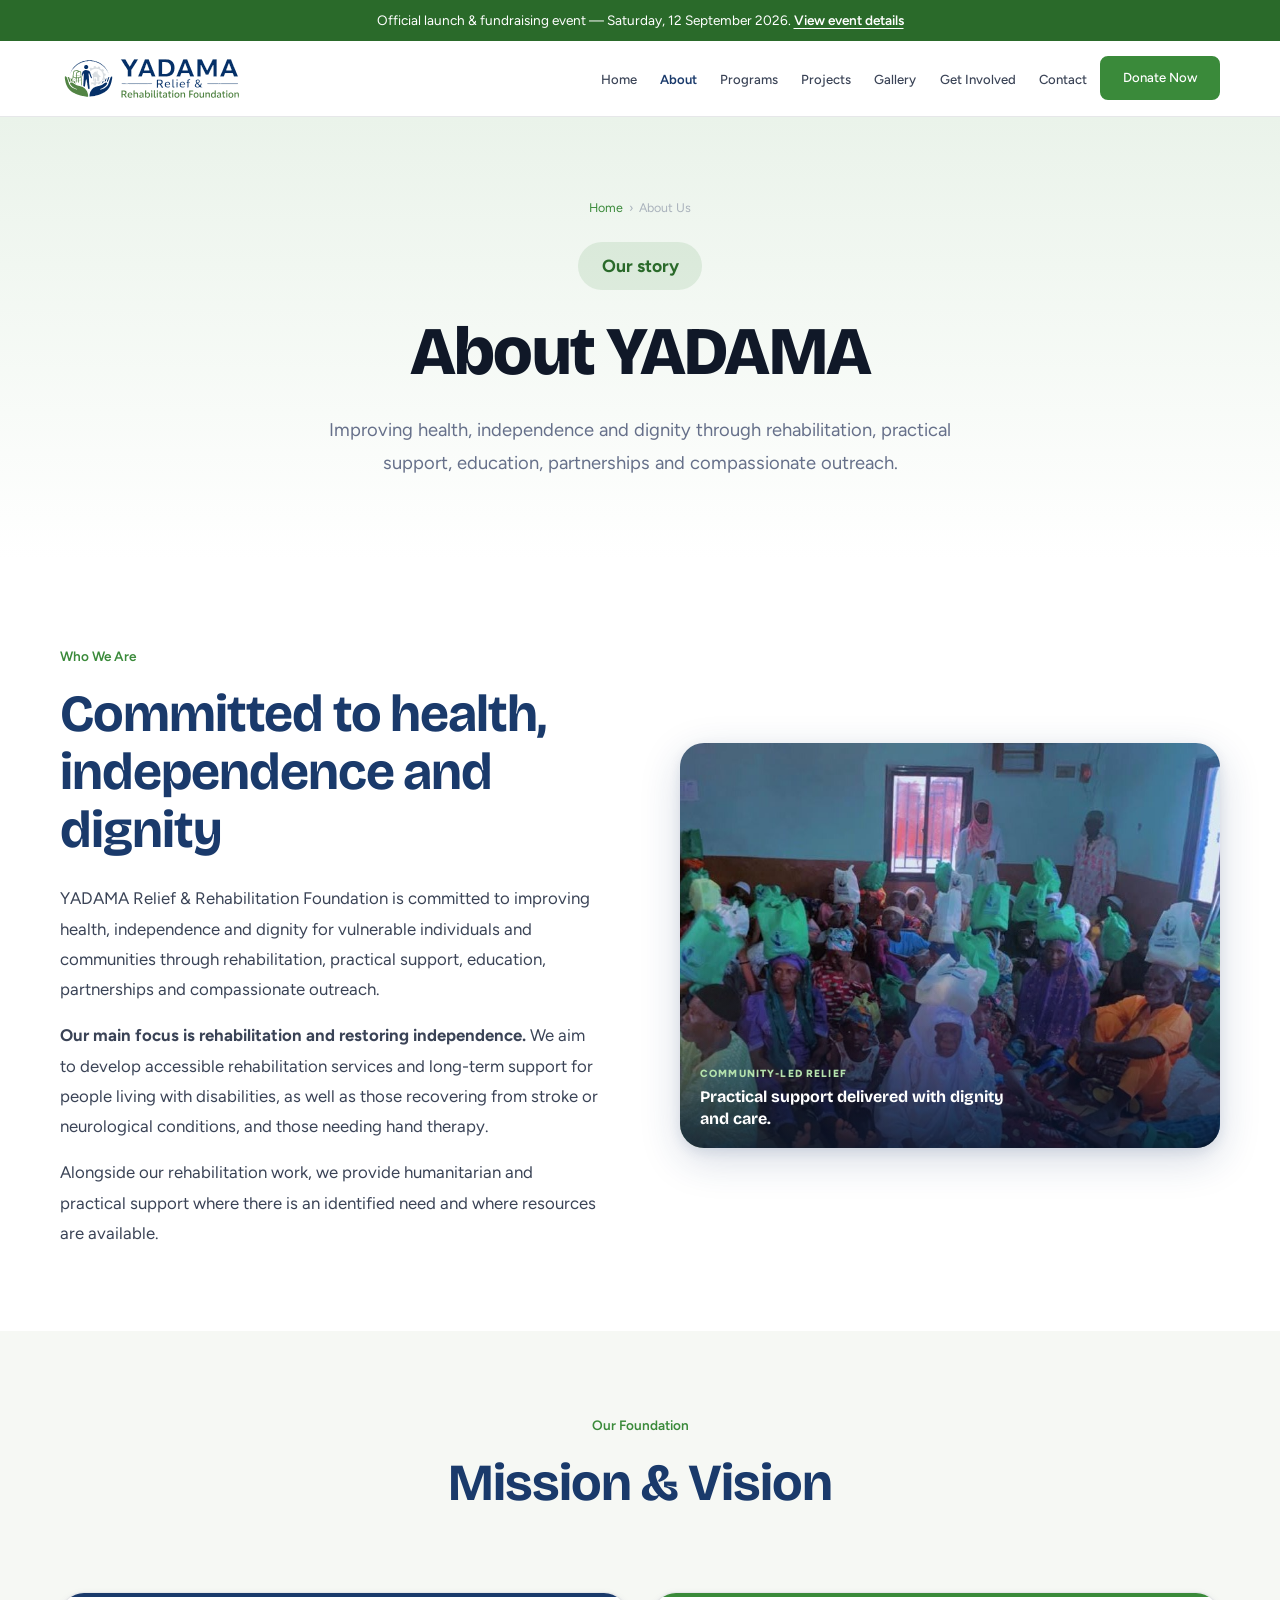
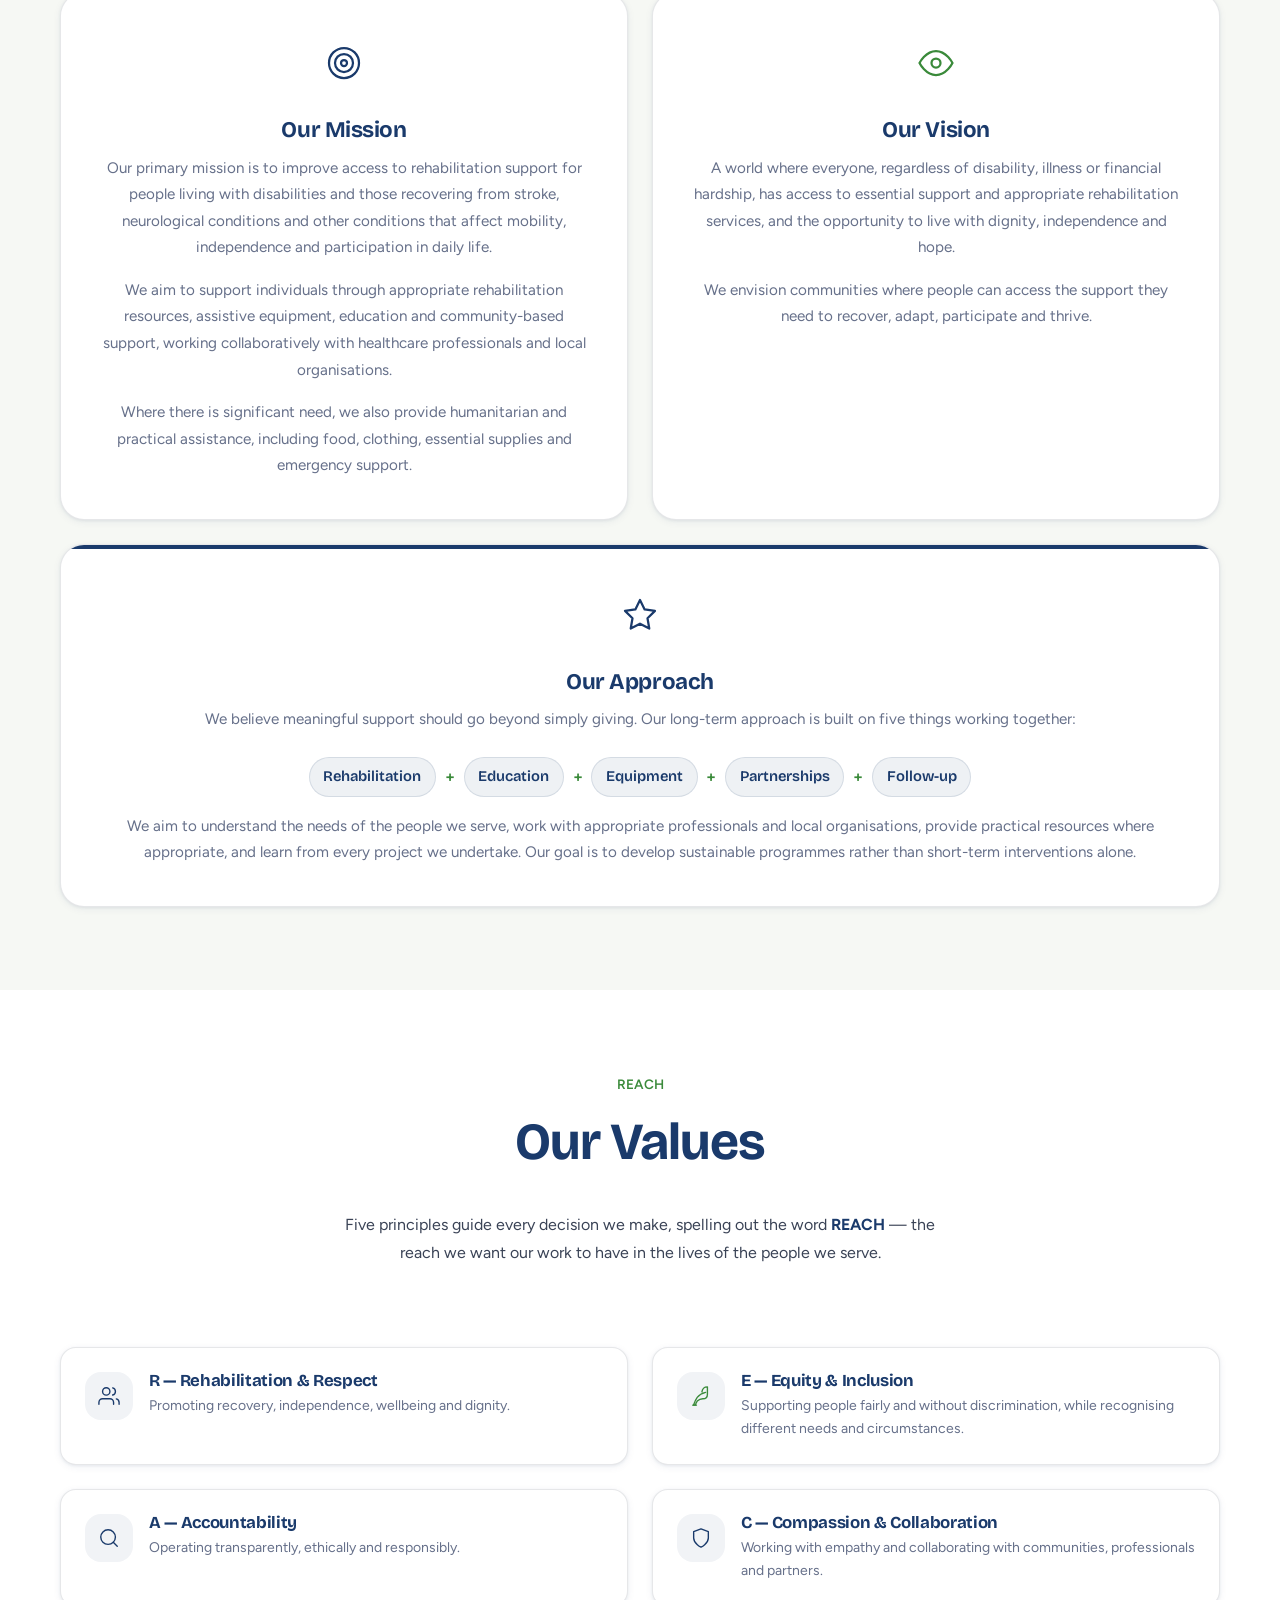
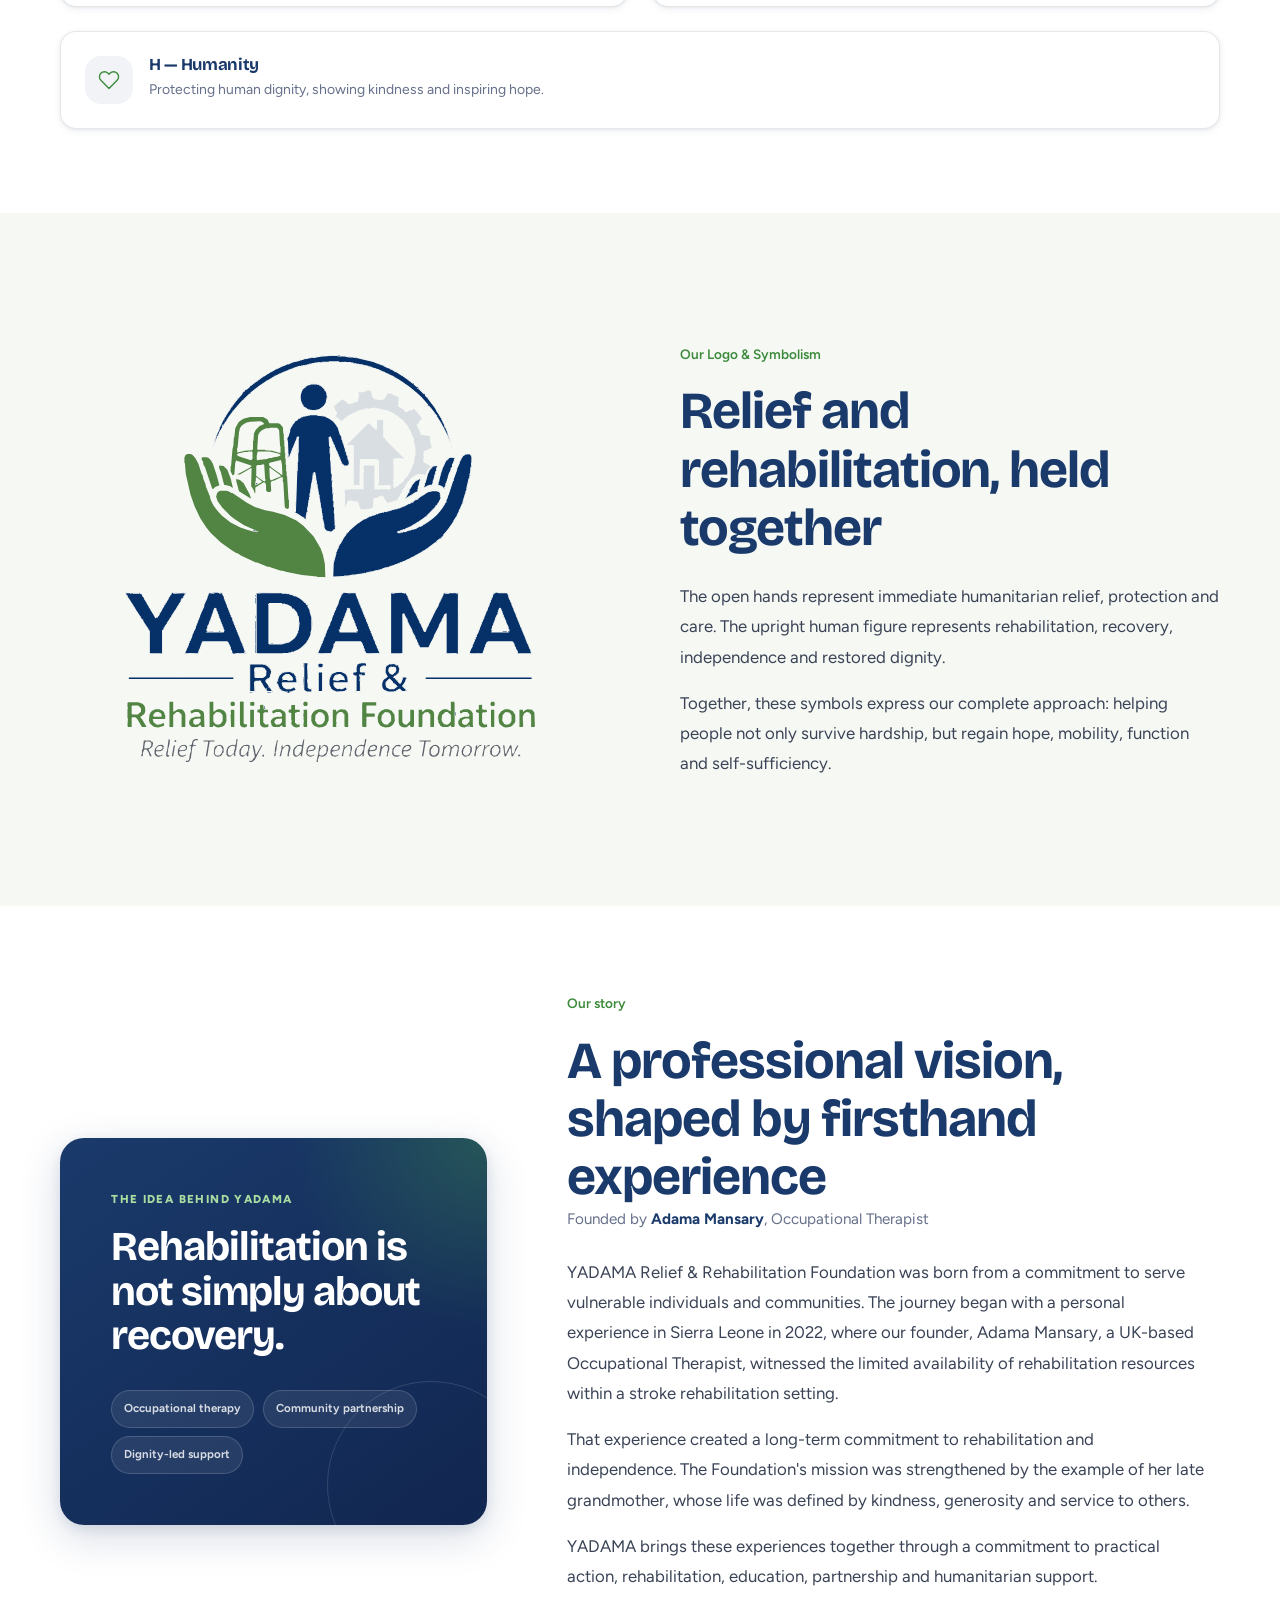
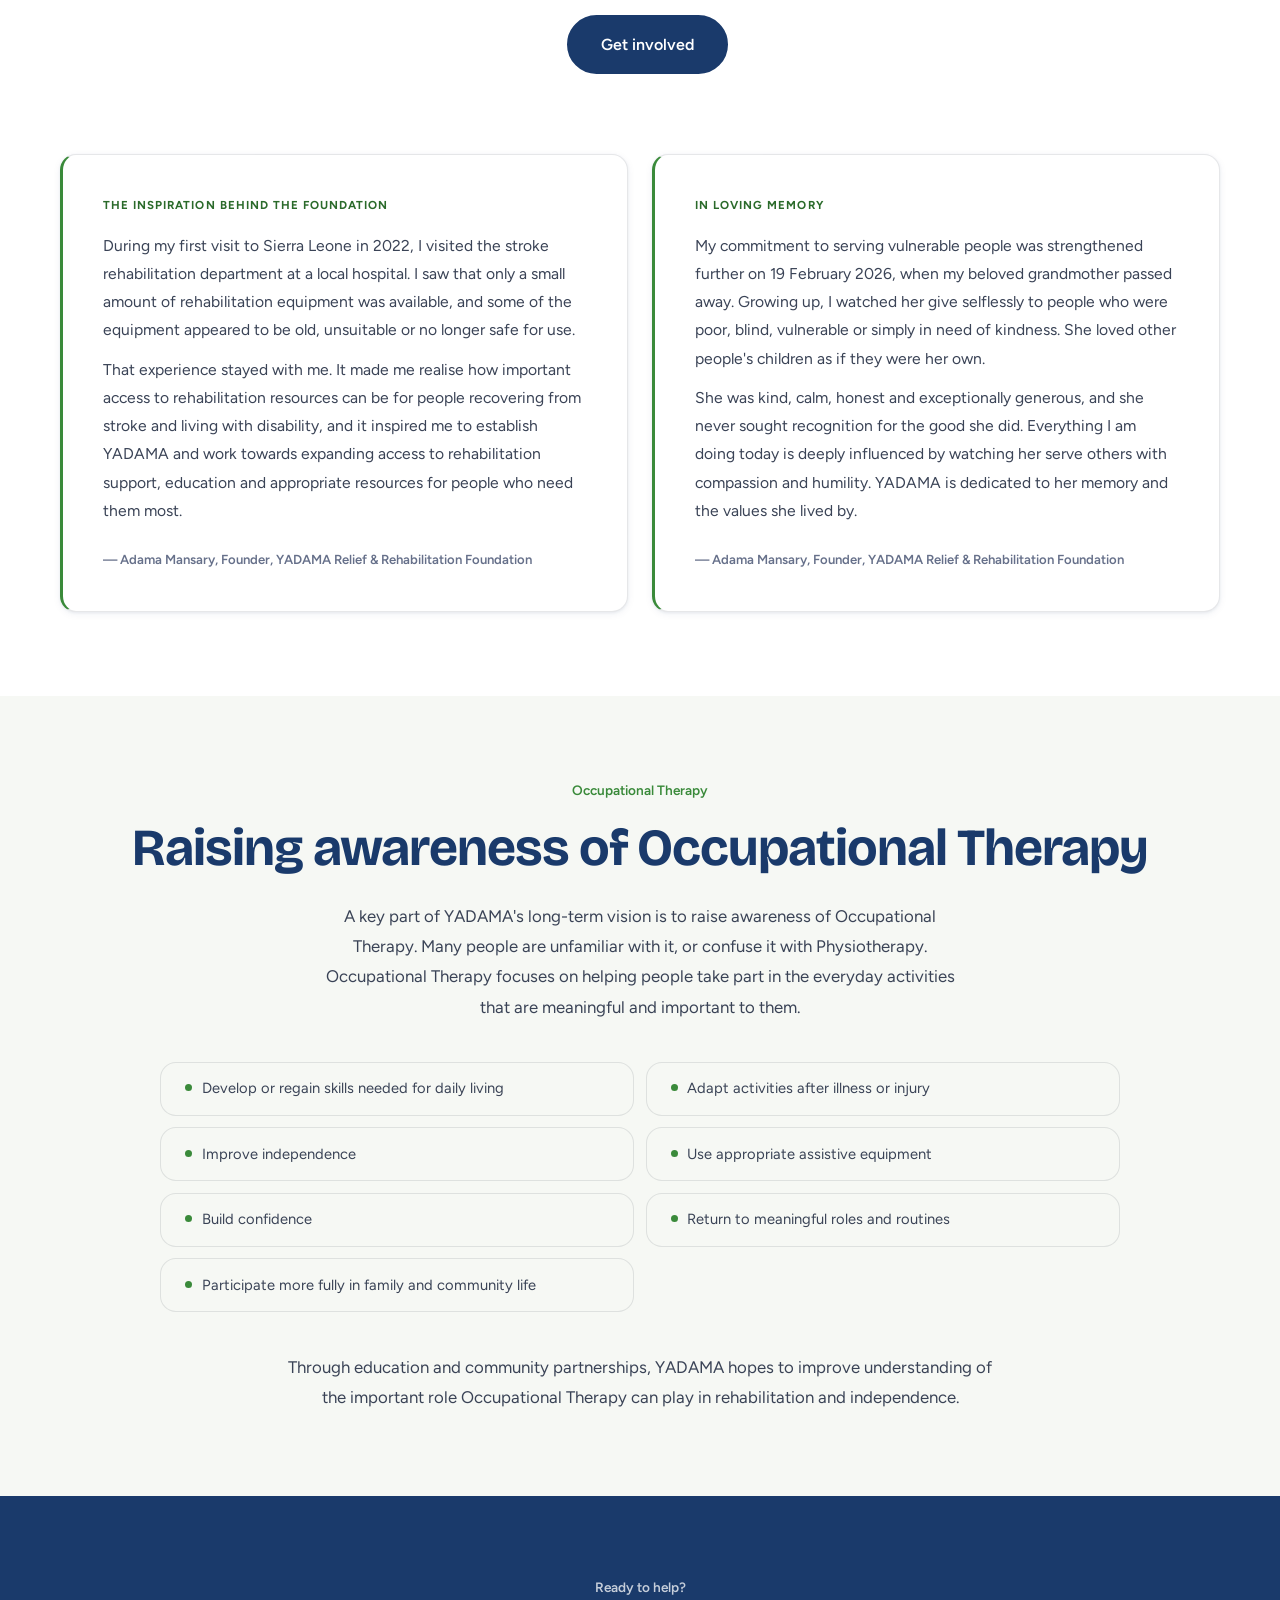
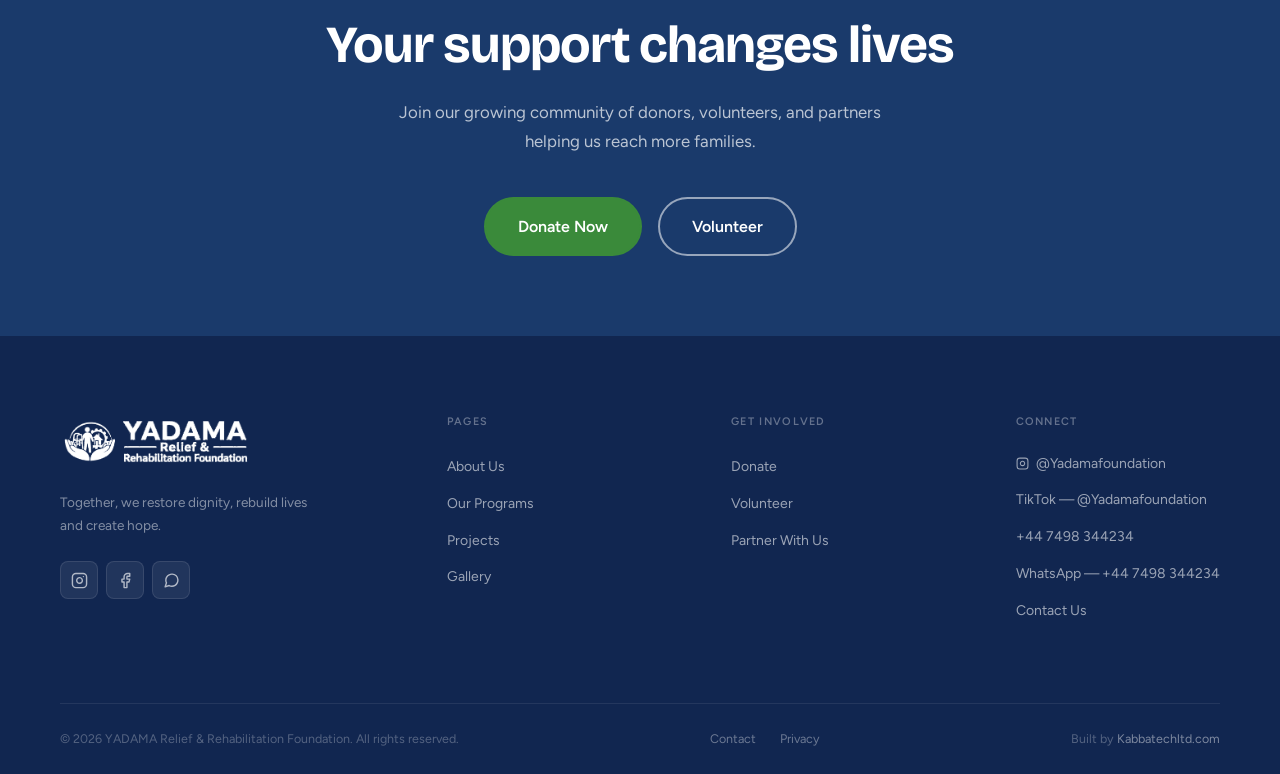
==== about.html @ bacb789a "Name Adama Mansary as founder on the About page The page referred to "our founder" throughout and at" ====
﻿<!DOCTYPE html>
<html lang="en">
<head>
  <meta charset="UTF-8" />
  <meta name="viewport" content="width=1200" />
  <title>About | YADAMA</title>
  <meta name="description" content="YADAMA Relief &amp; Rehabilitation Foundation improves health, independence and dignity through rehabilitation, education, partnerships and practical support. Our mission, vision, REACH values and the story of founder Adama Mansary." />
  <script>document.documentElement.classList.add('js');</script>
  <link rel="preconnect" href="https://fonts.googleapis.com" />
  <link rel="preconnect" href="https://fonts.gstatic.com" crossorigin />
  <link href="https://fonts.googleapis.com/css2?family=Bricolage+Grotesque:wght@500;600;700;800&family=Figtree:wght@400;500;600;700&display=swap" rel="stylesheet" />
  <link rel="stylesheet" href="css/styles.css" />
  <style>
    /* ── MISSION & VISION ── */
    .mvv-grid {
      display: grid; grid-template-columns: repeat(2, 1fr); gap: var(--space-md);
    }
    /* Approach sits under the pair it explains, spanning the full row. */
    .mvv-card--wide { grid-column: 1 / -1; }
    @media (max-width: 768px) { .mvv-grid { grid-template-columns: 1fr; } }
    .mvv-card {
      background: var(--white); border-radius: var(--radius-lg);
      padding: var(--space-lg); border: 1px solid var(--border);
      box-shadow: var(--shadow-sm); text-align: center;
      position: relative; overflow: hidden;
      transition: transform 0.25s cubic-bezier(0.34,1.56,0.64,1), box-shadow 0.25s;
    }
    .mvv-card::before {
      content: ''; position: absolute; top: 0; left: 0; right: 0; height: 4px;
      background: var(--blue); border-radius: var(--radius-lg) var(--radius-lg) 0 0;
    }
    .mvv-card--green::before { background: var(--green); }
    .mvv-card--gold::before  { background: var(--blue); }
    .mvv-card:hover { transform: translateY(-5px); box-shadow: var(--shadow-lg); }
    .mvv-card__icon { font-size: 2.5rem; margin-bottom: var(--space-sm); }
    .mvv-card__title { font-family: var(--font-display); font-size: 1.4rem; color: var(--blue); margin-bottom: var(--space-xs); }
    .mvv-card__body { font-size: 0.95rem; color: var(--muted); line-height: 1.75; }

    /* ── OUR VALUES (REACH) ── */
    .values-intro {
      max-width: 60ch; margin: 0 auto var(--space-xl);
      text-align: center; color: var(--text-mid); line-height: 1.75;
    }
    .values-intro strong { color: var(--blue); font-weight: 700; }
    .values-grid {
      display: grid; grid-template-columns: repeat(2, 1fr); gap: var(--space-md);
    }
    /* Five values into two columns leaves an orphan — let the last one run
       the full width instead of sitting alone in a half-empty row. */
    .value-item--wide { grid-column: 1 / -1; }
    @media (max-width: 640px) { .values-grid { grid-template-columns: 1fr; } }
    .value-item {
      display: flex; gap: var(--space-sm); align-items: flex-start;
      padding: var(--space-md); background: var(--white);
      border-radius: var(--radius-md); border: 1px solid var(--border);
      box-shadow: var(--shadow-sm);
    }
    .value-item__icon {
      width: 48px; height: 48px; min-width: 48px;
      border-radius: var(--radius-md); background: rgba(26,58,107,0.06);
      display: flex; align-items: center; justify-content: center; font-size: 1.3rem;
    }
    .value-item__title { font-family: var(--font-display); font-size: 1.05rem; color: var(--blue); margin-bottom: 0.2rem; }
    .value-item__desc { font-size: 0.875rem; color: var(--muted); line-height: 1.65; }

    /* ── APPROACH FORMULA ── */
    .approach-formula {
      display: flex; flex-wrap: wrap; justify-content: center;
      align-items: center; gap: 0.4rem 0.55rem;
      margin: var(--space-md) 0 var(--space-sm);
    }
    .approach-formula span {
      padding: 0.4rem 0.85rem; border-radius: var(--radius-full);
      background: rgba(26,58,107,0.07); border: 1px solid rgba(26,58,107,0.12);
      font-family: var(--font-display); font-size: 0.92rem;
      font-weight: 600; color: var(--blue);
    }
    .approach-formula i { font-style: normal; color: var(--green); font-weight: 700; }

    /* ── FIRST-PERSON STORY QUOTES ── */
    .story-quotes {
      display: grid; grid-template-columns: repeat(2, 1fr);
      gap: var(--space-md); margin-top: var(--space-xl);
    }
    @media (max-width: 820px) { .story-quotes { grid-template-columns: 1fr; } }
    .story-quote {
      background: var(--white); border: 1px solid var(--border);
      border-left: 3px solid var(--green);
      border-radius: var(--radius-md); padding: var(--space-lg);
      box-shadow: var(--shadow-sm);
    }
    .story-quote__label {
      color: var(--green-dark); font-size: 0.72rem; font-weight: 700;
      letter-spacing: 0.09em; text-transform: uppercase; margin-bottom: var(--space-sm);
    }
    .story-quote p:not(.story-quote__label) {
      color: var(--text-mid); font-size: 0.98rem; line-height: 1.8;
    }
    .story-quote p + p { margin-top: 0.7rem; }
    .story-quote footer {
      margin-top: var(--space-md); font-size: 0.82rem;
      font-weight: 600; color: var(--muted);
    }

    /* ── OCCUPATIONAL THERAPY ── */
    .ot-list {
      display: grid; grid-template-columns: repeat(2, 1fr);
      gap: 0.7rem; margin: var(--space-md) auto 0; max-width: 60rem;
    }
    @media (max-width: 700px) { .ot-list { grid-template-columns: 1fr; } }
    .ot-list li {
      display: flex; align-items: flex-start; gap: 0.6rem;
      list-style: none; padding: 0.85rem var(--space-md);
      background: var(--cream); border: 1px solid var(--border);
      border-radius: var(--radius-md);
      font-size: 0.92rem; color: var(--text-mid);
    }
    .ot-list li::before {
      content: ''; flex: 0 0 auto; width: 7px; height: 7px;
      border-radius: 50%; background: var(--green); margin-top: 0.5rem;
    }

    /* ── FOUNDER SECTION ── */
    .founder { background: var(--white); }
    .founder__byline {
      margin: calc(var(--space-md) * -1) 0 var(--space-md);
      color: var(--muted); font-size: 0.95rem;
    }
    .founder__byline strong { color: var(--blue); font-weight: 700; }
    .founder__inner {
      display: grid; grid-template-columns: 0.95fr 1.45fr;
      gap: var(--space-xl); align-items: center;
    }
    @media (max-width: 820px) { .founder__inner { grid-template-columns: 1fr; } }
    .founder__statement {
      position: relative;
      overflow: hidden;
      padding: clamp(2rem, 4vw, 3.25rem);
      border-radius: var(--radius-lg);
      background:
        radial-gradient(circle at 100% 0%, rgba(74,170,74,0.3), transparent 34%),
        linear-gradient(145deg, var(--blue) 0%, var(--blue-dark) 100%);
      box-shadow: var(--shadow-lg);
      color: var(--white);
    }
    .founder__statement::before {
      content: '';
      position: absolute;
      right: -3rem;
      bottom: -4rem;
      width: 13rem;
      height: 13rem;
      border: 1px solid rgba(255,255,255,0.13);
      border-radius: 50%;
    }
    .founder__statement-label {
      position: relative;
      margin-bottom: 1rem;
      color: #a8dca0;
      font-size: 0.72rem;
      font-weight: 800;
      letter-spacing: 0.12em;
      text-transform: uppercase;
    }
    .founder__statement-title {
      position: relative;
      max-width: 14ch;
      color: var(--white);
      font-family: var(--font-display);
      font-size: clamp(1.8rem, 3.2vw, 2.7rem);
      font-weight: 700;
      line-height: 1.08;
      letter-spacing: -0.025em;
    }
    .founder__statement-notes {
      position: relative;
      display: flex;
      flex-wrap: wrap;
      gap: 0.55rem;
      margin-top: 2rem;
    }
    .founder__statement-notes span {
      padding: 0.5rem 0.75rem;
      border: 1px solid rgba(255,255,255,0.16);
      border-radius: var(--radius-full);
      background: rgba(255,255,255,0.08);
      color: rgba(255,255,255,0.82);
      font-size: 0.72rem;
      font-weight: 650;
    }

    /* ── WHO WE ARE ── */
    .who-inner {
      display: grid; grid-template-columns: 1fr 1fr;
      gap: var(--space-xl); align-items: center;
    }
    @media (max-width: 820px) { .who-inner { grid-template-columns: 1fr; } }
    .who-img {
      position: relative;
      isolation: isolate;
      aspect-ratio: 4/3;
      overflow: hidden;
      border-radius: var(--radius-lg);
      box-shadow: var(--shadow-lg);
    }
    .who-img::after {
      content: '';
      position: absolute;
      inset: 45% 0 0;
      z-index: 1;
      background: linear-gradient(180deg, transparent, rgba(4,20,44,0.82));
      pointer-events: none;
    }
    .who-img img { width: 100%; height: 100%; object-fit: cover; }
    .who-img figcaption {
      position: absolute;
      right: 1.25rem;
      bottom: 1.15rem;
      left: 1.25rem;
      z-index: 2;
      color: var(--white);
    }
    .who-img figcaption span {
      display: block;
      margin-bottom: 0.2rem;
      color: #b4e1ad;
      font-size: 0.65rem;
      font-weight: 800;
      letter-spacing: 0.11em;
      text-transform: uppercase;
    }
    .who-img figcaption strong {
      display: block;
      max-width: 30ch;
      font-family: var(--font-display);
      font-size: 1rem;
      line-height: 1.35;
    }

    @media (max-width: 600px) {
      .who-inner,
      .founder__inner { gap: 1.5rem; }
      .mvv-grid { gap: 0.9rem; }
      .mvv-card { padding: 1.25rem; text-align: left; }
      .mvv-card__icon { margin-bottom: 0.6rem; }
      .mvv-card__title { font-size: 1.25rem; }
      .mvv-card__body { font-size: 0.92rem; line-height: 1.65; }
      .values-grid { gap: 0.75rem; }
      .values-intro { margin-bottom: 1.75rem; }
      .value-item { padding: 1rem; }
      .value-item__icon { width: 42px; height: 42px; min-width: 42px; }
    }

    @media (max-device-width: 600px), (hover: none) and (pointer: coarse) {
      #who-we-are .who-inner,
      .founder__inner {
        grid-template-columns: 1fr;
      }
      #who-we-are .who-inner { gap: 0; }
      #who-we-are .who-img { display: none; }
      #who-we-are .section-body,
      .founder .section-body { max-width: none; }
      .founder__inner { gap: 2.25rem; }
      .founder__statement-title { max-width: 22ch; }
    }
  </style>
  <link rel="icon" href="Brand_assets/yadama/favicon.ico?v=2" sizes="any" />
  <link rel="icon" type="image/png" sizes="32x32" href="Brand_assets/yadama/favicon-32x32.png?v=2" />
  <link rel="apple-touch-icon" href="Brand_assets/yadama/apple-touch-icon.png" />
  <meta name="theme-color" content="#053068" />
</head>
<body>

<div class="sticky-shell">
<div class="announce">
  Official launch &amp; fundraising event — Saturday, 12 September 2026.
  <a href="index.html#official-launch">View event details</a>
</div>

<header class="site-header" role="banner">
  <nav class="nav container" aria-label="Main navigation">
    <a href="index.html" class="nav__logo">
      <img src="Brand_assets/yadama/navbar.svg" alt="YADAMA Relief &amp; Rehabilitation Foundation" width="42" height="42" />
      
    </a>
    <ul class="nav__links" id="nav-menu" role="list">
      <li><a href="index.html">Home</a></li>
      <li><a href="about.html">About</a></li>
      <li><a href="programs.html">Programs</a></li>
      <li><a href="campaigns.html">Projects</a></li>
      <li><a href="gallery.html">Gallery</a></li>
      <li><a href="get-involved.html">Get Involved</a></li>
      <li><a href="contact.html">Contact</a></li>
      <li><a href="get-involved.html#donate" class="btn btn--green">Donate Now</a></li>
    </ul>
    <button class="nav__toggle" aria-label="Open menu" aria-expanded="false" aria-controls="nav-menu"><span></span><span></span><span></span></button>
  </nav>
</header>
</div>

<section class="page-hero" aria-label="About Us">
  <div class="container">
    <nav class="breadcrumb" aria-label="Breadcrumb"><a href="index.html">Home</a><span>›</span><span>About Us</span></nav>
    <p class="page-hero__eyebrow reveal">Our story</p>
    <h1 class="page-hero__title reveal">About YADAMA</h1>
    <p class="page-hero__sub reveal">Improving health, independence and dignity through rehabilitation, practical support, education, partnerships and compassionate outreach.</p>
  </div>
</section>

<section class="section section--white" id="who-we-are" aria-labelledby="who-heading">
  <div class="container">
    <div class="who-inner">
      <div>
        <p class="section-label reveal">Who We Are</p>
        <h2 class="section-title reveal" id="who-heading">Committed to health, independence and dignity</h2>
        <p class="section-body reveal">
          YADAMA Relief &amp; Rehabilitation Foundation is committed to improving health, independence and dignity for vulnerable individuals and communities through rehabilitation, practical support, education, partnerships and compassionate outreach.
        </p>
        <p class="section-body reveal" style="margin-top:var(--space-sm)">
          <strong>Our main focus is rehabilitation and restoring independence.</strong> We aim to develop accessible rehabilitation services and long-term support for people living with disabilities, as well as those recovering from stroke or neurological conditions, and those needing hand therapy.
        </p>
        <p class="section-body reveal" style="margin-top:var(--space-sm)">
          Alongside our rehabilitation work, we provide humanitarian and practical support where there is an identified need and where resources are available.
        </p>
      </div>
      <figure class="who-img reveal">
        <img src="images/gallery-food-community.jpg" alt="Older adults and community members gathered with YADAMA food-support bags in Port Loko" width="820" height="607" loading="lazy" />
        <figcaption>
          <span>Community-led relief</span>
          <strong>Practical support delivered with dignity and care.</strong>
        </figcaption>
      </figure>
    </div>
  </div>
</section>

<section class="section section--cream" aria-labelledby="mvv-heading">
  <div class="container">
    <div style="text-align:center;margin-bottom:var(--space-xl)">
      <p class="section-label section-label--center reveal">Our Foundation</p>
      <h2 class="section-title section-title--center reveal" id="mvv-heading">Mission &amp; Vision</h2>
    </div>
    <div class="mvv-grid">
      <div class="mvv-card reveal">
        <div class="mvv-card__icon" aria-hidden="true"><svg width="36" height="36" viewBox="0 0 24 24" fill="none" stroke="var(--blue)" stroke-width="1.5" stroke-linecap="round" stroke-linejoin="round" aria-hidden="true"><circle cx="12" cy="12" r="10"/><circle cx="12" cy="12" r="6"/><circle cx="12" cy="12" r="2"/></svg></div>
        <h3 class="mvv-card__title">Our Mission</h3>
        <p class="mvv-card__body">Our primary mission is to improve access to rehabilitation support for people living with disabilities and those recovering from stroke, neurological conditions and other conditions that affect mobility, independence and participation in daily life.</p>
        <p class="mvv-card__body" style="margin-top:var(--space-sm)">We aim to support individuals through appropriate rehabilitation resources, assistive equipment, education and community-based support, working collaboratively with healthcare professionals and local organisations.</p>
        <p class="mvv-card__body" style="margin-top:var(--space-sm)">Where there is significant need, we also provide humanitarian and practical assistance, including food, clothing, essential supplies and emergency support.</p>
      </div>
      <div class="mvv-card mvv-card--green reveal">
        <div class="mvv-card__icon" aria-hidden="true"><svg width="36" height="36" viewBox="0 0 24 24" fill="none" stroke="var(--green)" stroke-width="1.5" stroke-linecap="round" stroke-linejoin="round" aria-hidden="true"><path d="M1 12s4-8 11-8 11 8 11 8-4 8-11 8-11-8-11-8z"/><circle cx="12" cy="12" r="3"/></svg></div>
        <h3 class="mvv-card__title">Our Vision</h3>
        <p class="mvv-card__body">A world where everyone, regardless of disability, illness or financial hardship, has access to essential support and appropriate rehabilitation services, and the opportunity to live with dignity, independence and hope.</p>
        <p class="mvv-card__body" style="margin-top:var(--space-sm)">We envision communities where people can access the support they need to recover, adapt, participate and thrive.</p>
      </div>
      <div class="mvv-card mvv-card--gold mvv-card--wide reveal">
        <div class="mvv-card__icon" aria-hidden="true"><svg width="36" height="36" viewBox="0 0 24 24" fill="none" stroke="var(--blue)" stroke-width="1.5" stroke-linecap="round" stroke-linejoin="round" aria-hidden="true"><polygon points="12 2 15.09 8.26 22 9.27 17 14.14 18.18 21.02 12 17.77 5.82 21.02 7 14.14 2 9.27 8.91 8.26 12 2"/></svg></div>
        <h3 class="mvv-card__title">Our Approach</h3>
        <p class="mvv-card__body">We believe meaningful support should go beyond simply giving. Our long-term approach is built on five things working together:</p>
        <div class="approach-formula" aria-label="Rehabilitation plus education plus equipment plus partnerships plus follow-up">
          <span>Rehabilitation</span><i aria-hidden="true">+</i>
          <span>Education</span><i aria-hidden="true">+</i>
          <span>Equipment</span><i aria-hidden="true">+</i>
          <span>Partnerships</span><i aria-hidden="true">+</i>
          <span>Follow-up</span>
        </div>
        <p class="mvv-card__body">We aim to understand the needs of the people we serve, work with appropriate professionals and local organisations, provide practical resources where appropriate, and learn from every project we undertake. Our goal is to develop sustainable programmes rather than short-term interventions alone.</p>
      </div>
    </div>
  </div>
</section>

<section class="section section--white" aria-labelledby="values-heading">
  <div class="container">
    <div style="text-align:center;margin-bottom:var(--space-lg)">
      <p class="section-label section-label--center reveal">REACH</p>
      <h2 class="section-title section-title--center reveal" id="values-heading">Our Values</h2>
    </div>
    <p class="values-intro reveal">Five principles guide every decision we make, spelling out the word <strong>REACH</strong> — the reach we want our work to have in the lives of the people we serve.</p>

    <div class="values-grid">
      <div class="value-item reveal">
        <div class="value-item__icon" aria-hidden="true"><svg width="22" height="22" viewBox="0 0 24 24" fill="none" stroke="var(--blue)" stroke-width="1.5" stroke-linecap="round" stroke-linejoin="round" aria-hidden="true"><path d="M17 21v-2a4 4 0 0 0-4-4H5a4 4 0 0 0-4 4v2"/><circle cx="9" cy="7" r="4"/><path d="M23 21v-2a4 4 0 0 0-3-3.87"/><path d="M16 3.13a4 4 0 0 1 0 7.75"/></svg></div>
        <div>
          <h3 class="value-item__title">R — Rehabilitation &amp; Respect</h3>
          <p class="value-item__desc">Promoting recovery, independence, wellbeing and dignity.</p>
        </div>
      </div>
      <div class="value-item reveal">
        <div class="value-item__icon" aria-hidden="true"><svg width="22" height="22" viewBox="0 0 24 24" fill="none" stroke="var(--green)" stroke-width="1.5" stroke-linecap="round" stroke-linejoin="round" aria-hidden="true"><path d="M17 8C8 10 5.9 16.17 3.82 22L5.71 22c.5-1.39 1.17-2.98 2.15-4.42C9.49 16 11.5 15 14 15c3 0 5-2 5-5V2c-3 0-5.5 2-6 5.5"/><line x1="3" y1="22" x2="7" y2="22"/></svg></div>
        <div>
          <h3 class="value-item__title">E — Equity &amp; Inclusion</h3>
          <p class="value-item__desc">Supporting people fairly and without discrimination, while recognising different needs and circumstances.</p>
        </div>
      </div>
      <div class="value-item reveal">
        <div class="value-item__icon" aria-hidden="true"><svg width="22" height="22" viewBox="0 0 24 24" fill="none" stroke="var(--blue)" stroke-width="1.5" stroke-linecap="round" stroke-linejoin="round" aria-hidden="true"><circle cx="11" cy="11" r="8"/><line x1="21" y1="21" x2="16.65" y2="16.65"/></svg></div>
        <div>
          <h3 class="value-item__title">A — Accountability</h3>
          <p class="value-item__desc">Operating transparently, ethically and responsibly.</p>
        </div>
      </div>
      <div class="value-item reveal">
        <div class="value-item__icon" aria-hidden="true"><svg width="22" height="22" viewBox="0 0 24 24" fill="none" stroke="var(--blue)" stroke-width="1.5" stroke-linecap="round" stroke-linejoin="round" aria-hidden="true"><path d="M12 22s8-4 8-10V5l-8-3-8 3v7c0 6 8 10 8 10z"/></svg></div>
        <div>
          <h3 class="value-item__title">C — Compassion &amp; Collaboration</h3>
          <p class="value-item__desc">Working with empathy and collaborating with communities, professionals and partners.</p>
        </div>
      </div>
      <div class="value-item value-item--wide reveal">
        <div class="value-item__icon" aria-hidden="true"><svg width="22" height="22" viewBox="0 0 24 24" fill="none" stroke="var(--green)" stroke-width="1.5" stroke-linecap="round" stroke-linejoin="round"><path d="M20.84 4.61a5.5 5.5 0 0 0-7.78 0L12 5.67l-1.06-1.06a5.5 5.5 0 0 0-7.78 7.78l1.06 1.06L12 21.23l7.78-7.78 1.06-1.06a5.5 5.5 0 0 0 0-7.78z"/></svg></div>
        <div>
          <h3 class="value-item__title">H — Humanity</h3>
          <p class="value-item__desc">Protecting human dignity, showing kindness and inspiring hope.</p>
        </div>
      </div>
    </div>
  </div>
</section>

<section class="section section--cream" aria-labelledby="symbolism-heading">
  <div class="container">
    <div class="who-inner">
      <div class="reveal" style="display:grid;place-items:center;padding:var(--space-lg)">
        <img src="Brand_assets/yadama/primary-logo.svg" alt="YADAMA Relief and Rehabilitation Foundation logo" width="480" height="480" loading="lazy" style="width:min(100%,28rem);height:auto" />
      </div>
      <div>
        <p class="section-label reveal">Our Logo &amp; Symbolism</p>
        <h2 class="section-title reveal" id="symbolism-heading">Relief and rehabilitation, held together</h2>
        <p class="section-body reveal">
          The open hands represent immediate humanitarian relief, protection and care. The upright human figure represents rehabilitation, recovery, independence and restored dignity.
        </p>
        <p class="section-body reveal" style="margin-top:var(--space-sm)">
          Together, these symbols express our complete approach: helping people not only survive hardship, but regain hope, mobility, function and self-sufficiency.
        </p>
      </div>
    </div>
  </div>
</section>

<section class="founder section" id="founder" aria-labelledby="founder-heading">
  <div class="container">
    <div class="founder__inner">
      <aside class="founder__statement reveal" aria-label="The idea behind YADAMA">
        <p class="founder__statement-label">The idea behind YADAMA</p>
        <p class="founder__statement-title">Rehabilitation is not simply about recovery.</p>
        <div class="founder__statement-notes" aria-label="Founding principles">
          <span>Occupational therapy</span>
          <span>Community partnership</span>
          <span>Dignity-led support</span>
        </div>
      </aside>
      <div>
        <p class="section-label reveal">Our story</p>
        <h2 class="section-title reveal" id="founder-heading">A professional vision, shaped by firsthand experience</h2>
        <p class="founder__byline reveal">Founded by <strong>Adama Mansary</strong>, Occupational Therapist</p>
        <p class="section-body reveal">
          YADAMA Relief &amp; Rehabilitation Foundation was born from a commitment to serve vulnerable individuals and communities. The journey began with a personal experience in Sierra Leone in 2022, where our founder, Adama Mansary, a UK-based Occupational Therapist, witnessed the limited availability of rehabilitation resources within a stroke rehabilitation setting.
        </p>
        <p class="section-body reveal" style="margin-top:var(--space-sm)">
          That experience created a long-term commitment to rehabilitation and independence. The Foundation's mission was strengthened by the example of her late grandmother, whose life was defined by kindness, generosity and service to others.
        </p>
        <p class="section-body reveal" style="margin-top:var(--space-sm)">
          YADAMA brings these experiences together through a commitment to practical action, rehabilitation, education, partnership and humanitarian support.
        </p>
        <a href="get-involved.html" class="btn btn--primary btn--lg reveal" style="margin-top:var(--space-md)">Get involved</a>
      </div>
    </div>

    <div class="story-quotes">
      <blockquote class="story-quote reveal">
        <p class="story-quote__label">The inspiration behind the Foundation</p>
        <p>During my first visit to Sierra Leone in 2022, I visited the stroke rehabilitation department at a local hospital. I saw that only a small amount of rehabilitation equipment was available, and some of the equipment appeared to be old, unsuitable or no longer safe for use.</p>
        <p>That experience stayed with me. It made me realise how important access to rehabilitation resources can be for people recovering from stroke and living with disability, and it inspired me to establish YADAMA and work towards expanding access to rehabilitation support, education and appropriate resources for people who need them most.</p>
        <footer>&mdash; Adama Mansary, Founder, YADAMA Relief &amp; Rehabilitation Foundation</footer>
      </blockquote>
      <blockquote class="story-quote reveal">
        <p class="story-quote__label">In loving memory</p>
        <p>My commitment to serving vulnerable people was strengthened further on 19 February 2026, when my beloved grandmother passed away. Growing up, I watched her give selflessly to people who were poor, blind, vulnerable or simply in need of kindness. She loved other people's children as if they were her own.</p>
        <p>She was kind, calm, honest and exceptionally generous, and she never sought recognition for the good she did. Everything I am doing today is deeply influenced by watching her serve others with compassion and humility. YADAMA is dedicated to her memory and the values she lived by.</p>
        <footer>&mdash; Adama Mansary, Founder, YADAMA Relief &amp; Rehabilitation Foundation</footer>
      </blockquote>
    </div>
  </div>
</section>

<section class="section section--cream" aria-labelledby="ot-heading">
  <div class="container">
    <div style="text-align:center;margin-bottom:var(--space-lg)">
      <p class="section-label section-label--center reveal">Occupational Therapy</p>
      <h2 class="section-title section-title--center reveal" id="ot-heading">Raising awareness of Occupational Therapy</h2>
      <p class="section-body section-body--center reveal">A key part of YADAMA's long-term vision is to raise awareness of Occupational Therapy. Many people are unfamiliar with it, or confuse it with Physiotherapy. Occupational Therapy focuses on helping people take part in the everyday activities that are meaningful and important to them.</p>
    </div>
    <ul class="ot-list reveal">
      <li>Develop or regain skills needed for daily living</li>
      <li>Adapt activities after illness or injury</li>
      <li>Improve independence</li>
      <li>Use appropriate assistive equipment</li>
      <li>Build confidence</li>
      <li>Return to meaningful roles and routines</li>
      <li>Participate more fully in family and community life</li>
    </ul>
    <p class="section-body section-body--center reveal" style="margin-top:var(--space-lg);max-width:64ch">Through education and community partnerships, YADAMA hopes to improve understanding of the important role Occupational Therapy can play in rehabilitation and independence.</p>
  </div>
</section>

<section class="cta-band section">
  <div class="container">
    <div class="cta-band__inner">
      <p class="cta-band__eyebrow reveal">Ready to help?</p>
      <h2 class="cta-band__title reveal">Your support changes lives</h2>
      <p class="cta-band__sub reveal">Join our growing community of donors, volunteers, and partners helping us reach more families.</p>
      <div class="cta-band__actions reveal">
        <a href="get-involved.html#donate" class="btn btn--green btn--lg">Donate Now</a>
        <a href="get-involved.html#volunteer" class="btn btn--ghost-white btn--lg">Volunteer</a>
      </div>
    </div>
  </div>
</section>

<footer class="site-footer" role="contentinfo">
  <div class="container">
    <div class="footer__inner">
      <div class="footer__brand">
        <div class="footer__logo">
          <img src="Brand_assets/yadama/footer-logo.png" alt="YADAMA Relief &amp; Rehabilitation Foundation" width="50" height="50" loading="lazy" />
          
        </div>
        <p class="footer__brand-desc">Together, we restore dignity, rebuild lives and create hope.</p>
        <div class="footer__social">
          <a href="https://www.instagram.com/Yadamafoundation" class="social-link" target="_blank" rel="noopener noreferrer" aria-label="Instagram"><svg width="17" height="17" viewBox="0 0 24 24" fill="none" stroke="currentColor" stroke-width="2" stroke-linecap="round" stroke-linejoin="round" aria-hidden="true"><rect x="2" y="2" width="20" height="20" rx="5" ry="5"/><path d="M16 11.37A4 4 0 1 1 12.63 8 4 4 0 0 1 16 11.37z"/><line x1="17.5" y1="6.5" x2="17.51" y2="6.5"/></svg></a>
          <a href="#" class="social-link" aria-label="Facebook"><svg width="17" height="17" viewBox="0 0 24 24" fill="none" stroke="currentColor" stroke-width="2" stroke-linecap="round" stroke-linejoin="round" aria-hidden="true"><path d="M18 2h-3a5 5 0 0 0-5 5v3H7v4h3v8h4v-8h3l1-4h-4V7a1 1 0 0 1 1-1h3z"/></svg></a>
          <a href="#" class="social-link" aria-label="WhatsApp"><svg width="17" height="17" viewBox="0 0 24 24" fill="none" stroke="currentColor" stroke-width="2" stroke-linecap="round" stroke-linejoin="round" aria-hidden="true"><path d="M21 11.5a8.38 8.38 0 0 1-.9 3.8 8.5 8.5 0 0 1-7.6 4.7 8.38 8.38 0 0 1-3.8-.9L3 21l1.9-5.7a8.38 8.38 0 0 1-.9-3.8 8.5 8.5 0 0 1 4.7-7.6 8.38 8.38 0 0 1 3.8-.9h.5a8.48 8.48 0 0 1 8 8v.5z"/></svg></a>
        </div>
      </div>
      <div class="footer__col"><h4>Pages</h4><ul><li><a href="about.html">About Us</a></li><li><a href="programs.html">Our Programs</a></li><li><a href="campaigns.html">Projects</a></li><li><a href="gallery.html">Gallery</a></li></ul></div>
      <div class="footer__col"><h4>Get Involved</h4><ul><li><a href="get-involved.html#donate">Donate</a></li><li><a href="get-involved.html#volunteer">Volunteer</a></li><li><a href="get-involved.html#partner">Partner With Us</a></li></ul></div>
      <div class="footer__col"><h4>Connect</h4><ul><li><a href="https://www.instagram.com/Yadamafoundation" class="footer__insta-link" target="_blank" rel="noopener noreferrer"><svg width="13" height="13" viewBox="0 0 24 24" fill="none" stroke="currentColor" stroke-width="2" aria-hidden="true"><rect x="2" y="2" width="20" height="20" rx="5" ry="5"/><path d="M16 11.37A4 4 0 1 1 12.63 8 4 4 0 0 1 16 11.37z"/><line x1="17.5" y1="6.5" x2="17.51" y2="6.5"/></svg>@Yadamafoundation</a></li><li><a href="https://www.tiktok.com/@Yadamafoundation" target="_blank" rel="noopener noreferrer">TikTok &mdash; @Yadamafoundation</a></li><li><a href="tel:+447498344234">+44 7498 344234</a></li><li><a href="https://wa.me/447498344234" target="_blank" rel="noopener noreferrer">WhatsApp &mdash; +44 7498 344234</a></li><li><a href="contact.html">Contact Us</a></li></ul></div>
    </div>
    <div class="footer__bottom">
      <p>&#169; 2026 YADAMA Relief &amp; Rehabilitation Foundation. All rights reserved.</p>
      <nav class="footer__bottom-links"><a href="contact.html">Contact</a><a href="#">Privacy</a></nav><span class="footer__credit">Built by <a href="https://kabbatechltd.com" target="_blank" rel="noopener noreferrer">Kabbatechltd.com</a></span>
    </div>
  </div>
</footer>
<script src="js/main.js"></script>
</body>
</html>
---- css/styles.css ----
/* ═══════════════════════════════════════════════════════════
   YADAMA RELIEF & REHABILITATION FOUNDATION
   Shared Stylesheet — all pages
═══════════════════════════════════════════════════════════ */

/* ─── 1. RESET ─────────────────────────────────────────── */
*, *::before, *::after { box-sizing: border-box; margin: 0; padding: 0; }
/* overflow-x: clip (not hidden) — hidden with no matching overflow-y forces
   overflow-y to auto too (CSS Overflow spec), turning html/body into a
   scroll container that hijacks position:sticky descendants away from the
   real viewport. clip prevents the horizontal scrollbar without that side effect. */
html { -webkit-text-size-adjust: 100%; scroll-behavior: smooth; overflow-x: clip; }
body { line-height: 1.7; -webkit-font-smoothing: antialiased; overflow-x: clip; }
img, video { max-width: 100%; display: block; }
input, button, textarea, select { font: inherit; }
p, h1, h2, h3, h4, h5, h6 { overflow-wrap: break-word; }
ul { list-style: none; }

/* Phones keep the desktop canvas, so enlarge type optically without
   collapsing the desktop grids or navigation into mobile stacks. */
@media (hover: none) and (pointer: coarse) {
  html {
    -webkit-text-size-adjust: 175%;
    text-size-adjust: 175%;
  }

  .form-group { min-width: 0; }
  .form-group input,
  .form-group textarea,
  .form-group select {
    width: 100%;
    min-width: 0;
  }
}

/* ─── 2. TOKENS ─────────────────────────────────────────── */
:root {
  --blue:        #1a3a6b;
  --blue-dark:   #112650;
  --blue-mid:    #2a5295;
  --green:       #3a8a3a;
  --green-dark:  #2a6a2a;
  --green-light: #4aaa4a;
  --gold:        #c9a84c;
  --gold-light:  #e8c87a;
  --cream:       #f6f8f4;
  --cream-dark:  #eef2ea;
  --text:        #101828;
  --text-mid:    #3a4356;
  --muted:       #66708a;
  --white:       #ffffff;
  --border:      rgba(16, 24, 40, 0.1);
  --border-gold: rgba(201, 168, 76, 0.3);
  --bg:          #ffffff;
  --bg-elevated: #ffffff;
  --bg-floating: #f6f8f4;

  --font-display: 'Bricolage Grotesque', 'Arial Narrow', sans-serif;
  --font-body:    'Figtree', sans-serif;

  --space-xs:  clamp(0.5rem,  1vw,   0.75rem);
  --space-sm:  clamp(0.75rem, 1.5vw, 1rem);
  --space-md:  clamp(1rem,    2.5vw, 1.5rem);
  --space-lg:  clamp(1.5rem,  4vw,   2.5rem);
  --space-xl:  clamp(2.5rem,  7vw,   5rem);
  --space-2xl: clamp(3rem,    6.5vw, 5.5rem);

  --radius-sm:   8px;
  --radius-md:   16px;
  --radius-lg:   24px;
  --radius-full: 9999px;

  --shadow-sm:   0 1px 3px rgba(26,58,107,0.08), 0 2px 8px rgba(26,58,107,0.06);
  --shadow-md:   0 4px 16px rgba(26,58,107,0.12), 0 1px 4px rgba(26,58,107,0.08);
  --shadow-lg:   0 12px 40px rgba(26,58,107,0.18), 0 4px 12px rgba(26,58,107,0.10);
  --shadow-gold: 0 8px 32px rgba(201,168,76,0.25), 0 2px 8px rgba(0,0,0,0.1);
}

/* ─── 3. BASE ────────────────────────────────────────────── */
body {
  font-family: var(--font-body);
  background: var(--bg);
  color: var(--text);
}

/* Grain overlay — adds subtle tactile depth */
.grain { position: relative; }
.grain::after {
  content: ''; position: absolute; inset: 0; pointer-events: none;
  filter: url(#grain); opacity: 0.045; mix-blend-mode: overlay;
  z-index: 0;
}
h1, h2, h3, h4 {
  font-family: var(--font-display);
  letter-spacing: -0.02em;
  line-height: 1.12;
  font-weight: 700;
}
p { line-height: 1.75; }
a { color: inherit; text-decoration: none; }

/* ─── 4. LAYOUT ──────────────────────────────────────────── */
.container {
  width: min(1160px, 100% - var(--space-lg) * 2);
  margin-inline: auto;
}
.section { padding-block: var(--space-2xl); }
.section--white  { background: var(--white); }
.section--cream  { background: var(--cream); }
.section--blue   { background: var(--blue); }
.section--green  { background: var(--green-dark); }

/* Accessible heading that carries structure without appearing visually */
.visually-hidden {
  position: absolute;
  width: 1px; height: 1px;
  padding: 0; margin: -1px;
  overflow: hidden;
  clip-path: inset(50%);
  white-space: nowrap;
  border: 0;
}

/* ─── 5. REVEAL ──────────────────────────────────────────── */
/* Gated behind html.js so the page renders fully without JavaScript */
.js .reveal {
  opacity: 0;
  transform: translateY(26px);
  transition:
    opacity 0.65s cubic-bezier(0.4, 0, 0.2, 1),
    transform 0.65s cubic-bezier(0.4, 0, 0.2, 1);
}
.js .reveal.visible { opacity: 1; transform: none; }
.reveal:nth-child(2) { transition-delay: 0.08s; }
.reveal:nth-child(3) { transition-delay: 0.16s; }
.reveal:nth-child(4) { transition-delay: 0.24s; }
.reveal:nth-child(5) { transition-delay: 0.32s; }
.reveal:nth-child(6) { transition-delay: 0.40s; }

/* ─── 6. FOCUS + A11Y ───────────────────────────────────── */
:focus-visible {
  outline: 2px solid var(--blue);
  outline-offset: 3px;
  border-radius: 2px;
}
@media (prefers-reduced-motion: reduce) {
  *, *::before, *::after {
    animation-duration: 0.01ms !important;
    transition-duration: 0.01ms !important;
    scroll-behavior: auto !important;
  }
}

/* ─────────────────────────────────────────────────────────
   NAVIGATION
───────────────────────────────────────────────────────── */
.site-header {
  position: sticky;
  top: 0;
  z-index: 100;
  background: rgba(255, 255, 255, 0.96);
  backdrop-filter: blur(14px);
  -webkit-backdrop-filter: blur(14px);
  border-bottom: 1px solid var(--border);
}
.site-header.scrolled { box-shadow: 0 4px 24px rgba(16,24,40,0.08); }

.nav {
  display: flex;
  align-items: center;
  gap: var(--space-sm);
  padding-block: 0.8rem;
}
.nav__logo {
  display: flex;
  align-items: center;
  gap: 0.55rem;
  flex-shrink: 0;
  margin-right: auto;
}
.nav__logo img {
  width: clamp(9rem, 15vw, 11.5rem);
  height: auto;
}
.nav__logo-text {
  display: none;
  font-family: var(--font-display);
  font-size: 0.85rem;
  font-weight: 700;
  color: var(--blue);
  line-height: 1.25;
}
@media (min-width: 640px) { .nav__logo-text { display: block; } }

.nav__links {
  display: flex;
  align-items: center;
  gap: 0.25rem;
}
.nav__links a {
  font-size: 0.82rem;
  font-weight: 500;
  color: var(--text-mid);
  padding: 0.3rem 0.6rem;
  border-radius: var(--radius-sm);
  transition: color 0.2s, background 0.2s;
  white-space: nowrap;
}
.nav__links a:hover { color: var(--blue); background: rgba(26,58,107,0.06); }
.nav__links a.active { color: var(--blue); font-weight: 600; }
/* The Donate pill keeps its own colours — .nav__links a rules must not repaint it */
.nav__links a.btn--green { color: var(--white); padding: 0.55rem 1.3rem; }
.nav__links a.btn--green:hover,
.nav__links a.btn--green.active { color: var(--white); background: var(--green-dark); }

.nav__toggle {
  display: none;
  flex-direction: column;
  justify-content: center;
  gap: 5px;
  background: none;
  border: none;
  cursor: pointer;
  padding: 4px;
}
.nav__toggle span {
  display: block;
  width: 22px; height: 2px;
  background: var(--blue);
  border-radius: 2px;
  transition: transform 0.3s, opacity 0.3s;
}

/* Mobile nav */
@media (max-width: 1100px) {
  /* Remove backdrop-filter when menu is open so position:fixed children
     escape the stacking context and cover the full viewport */
  .site-header.nav-open {
    backdrop-filter: none;
    -webkit-backdrop-filter: none;
  }
  .nav__toggle { display: flex; position: relative; z-index: 1001; }
  .nav__toggle.is-open span:nth-child(1) { transform: translateY(7px) rotate(45deg); }
  .nav__toggle.is-open span:nth-child(2) { opacity: 0; transform: scaleX(0); }
  .nav__toggle.is-open span:nth-child(3) { transform: translateY(-7px) rotate(-45deg); }
  .nav__toggle.is-open span { background: var(--white); }
  .nav__links {
    position: fixed; inset: 0;
    background: var(--blue-dark);
    flex-direction: column;
    align-items: center; justify-content: center;
    gap: var(--space-md);
    opacity: 0; pointer-events: none;
    transition: opacity 0.3s ease;
    z-index: 1000;
  }
  .nav__links.is-open { opacity: 1; pointer-events: all; }
  .nav__links a {
    font-size: 1.4rem;
    font-family: var(--font-display);
    color: rgba(255,255,255,0.85);
    padding: 0.5rem 1.5rem;
    border-radius: var(--radius-md);
  }
  .nav__links a:hover { color: var(--white); background: rgba(255,255,255,0.08); }
  .nav__links a.active { color: var(--green-light); }
  .nav__links .btn { font-size: 1rem; padding: 0.875rem 2.5rem; }
}

/* ─────────────────────────────────────────────────────────
   BUTTONS
───────────────────────────────────────────────────────── */
.btn {
  display: inline-flex;
  align-items: center;
  gap: 0.4em;
  padding: 0.625rem 1.4rem;
  border-radius: var(--radius-full);
  font-weight: 600;
  font-size: 0.875rem;
  border: 2px solid transparent;
  cursor: pointer;
  white-space: nowrap;
  transition:
    transform 0.2s cubic-bezier(0.34, 1.56, 0.64, 1),
    box-shadow 0.2s ease,
    background 0.15s ease,
    color 0.15s ease,
    border-color 0.15s ease;
}
.btn:hover  { transform: translateY(-2px); }
.btn:active { transform: translateY(0) scale(0.98); }
.btn:focus-visible { outline: 2px solid var(--blue); outline-offset: 3px; }

.btn--primary  { background: var(--blue);  color: var(--white); border-color: var(--blue); }
.btn--primary:hover  { background: var(--blue-dark); border-color: var(--blue-dark); box-shadow: var(--shadow-md); }

.btn--green    { background: var(--green); color: var(--white); border-color: var(--green); }
.btn--green:hover { background: var(--green-dark); border-color: var(--green-dark); box-shadow: 0 8px 24px rgba(58,138,58,0.3); }

/* Legacy gold buttons now follow the single action colour */
.btn--gold     { background: var(--green); color: var(--white); border-color: var(--green); font-weight: 700; }
.btn--gold:hover { background: var(--green-dark); border-color: var(--green-dark); box-shadow: 0 8px 24px rgba(58,138,58,0.3); }

.btn--ghost    { background: transparent; color: var(--blue); border-color: var(--blue); }
.btn--ghost:hover { background: var(--blue); color: var(--white); }

.btn--ghost-white { background: transparent; color: var(--white); border-color: rgba(255,255,255,0.55); }
.btn--ghost-white:hover { background: rgba(255,255,255,0.15); border-color: var(--white); }

.btn--lg  { padding: 0.875rem 2rem; font-size: 1rem; }
.btn--sm  { padding: 0.45rem 1rem; font-size: 0.8rem; }
.btn--full { width: 100%; justify-content: center; }

/* ─────────────────────────────────────────────────────────
   SECTION SHARED ELEMENTS
───────────────────────────────────────────────────────── */
.section-label {
  display: inline-block;
  font-size: 0.85rem; font-weight: 600;
  color: var(--green); margin-bottom: var(--space-sm);
}
.section-label--center { display: block; text-align: center; }
.section-label--white { color: rgba(255,255,255,0.75); }

.section-title {
  font-family: var(--font-display);
  font-size: clamp(2rem, 4.5vw, 3.25rem);
  color: var(--blue); margin-bottom: var(--space-md);
}
.section-title--white { color: var(--white); }
.section-title--center { text-align: center; }

.section-body {
  font-size: 1.05rem; color: var(--text-mid);
  max-width: 58ch; line-height: 1.8;
}
.section-body--center { margin-inline: auto; text-align: center; }

/* Photo caption — small factual note under or over an image */
.img-note {
  font-size: 0.8rem; color: var(--muted);
  margin-top: 0.6rem; line-height: 1.5;
}

/* ─────────────────────────────────────────────────────────
   PAGE HERO (inner pages)
───────────────────────────────────────────────────────── */
.page-hero {
  background: linear-gradient(180deg, #eaf3ea 0%, var(--white) 100%);
  padding-block: var(--space-xl) var(--space-xl);
  text-align: center;
}
.page-hero__eyebrow {
  display: inline-block;
  background: rgba(58,138,58,0.12);
  color: var(--green-dark);
  font-size: 1.1rem; font-weight: 700;
  padding: 0.5em 1.35em; border-radius: var(--radius-full);
  margin-bottom: var(--space-md);
}
.page-hero__title {
  font-family: var(--font-display);
  font-size: clamp(2.5rem, 6vw, 4.25rem);
  color: var(--text); margin-bottom: var(--space-md);
  font-weight: 800; letter-spacing: -0.025em;
}
.page-hero__title em { font-style: normal; color: inherit; }
.page-hero__sub {
  font-size: 1.15rem; color: var(--muted);
  max-width: 52ch; margin-inline: auto;
  line-height: 1.75;
}

/* Breadcrumb */
.breadcrumb {
  display: flex; align-items: center; gap: 0.4rem;
  font-size: 0.78rem; color: var(--muted);
  justify-content: center;
  margin-bottom: var(--space-md);
}
.breadcrumb a { color: var(--green); }
.breadcrumb span { opacity: 0.5; }

/* ─────────────────────────────────────────────────────────
   CARDS
───────────────────────────────────────────────────────── */
.card {
  background: var(--white);
  border-radius: var(--radius-lg);
  padding: var(--space-lg);
  border: 1px solid var(--border);
  box-shadow: var(--shadow-sm);
  transition:
    transform 0.25s cubic-bezier(0.34, 1.56, 0.64, 1),
    box-shadow 0.25s ease,
    border-color 0.25s ease;
  position: relative; overflow: hidden;
}
.card::before {
  content: ''; position: absolute;
  top: 0; left: 0; right: 0; height: 4px;
  background: var(--blue);
  border-radius: var(--radius-lg) var(--radius-lg) 0 0;
}
.card--green::before { background: var(--green); }
.card--gold::before  { background: var(--gold); }
.card:hover { transform: translateY(-6px); box-shadow: var(--shadow-lg); border-color: transparent; }

.card__icon {
  width: 52px; height: 52px;
  border-radius: var(--radius-md);
  background: rgba(26,58,107,0.07);
  display: flex; align-items: center; justify-content: center;
  font-size: 1.4rem; margin-bottom: var(--space-md);
}
.card--green .card__icon { background: rgba(58,138,58,0.08); }
.card--gold  .card__icon { background: rgba(201,168,76,0.10); }

.card__title {
  font-family: var(--font-display); font-size: 1.2rem;
  color: var(--blue); margin-bottom: var(--space-xs);
}
.card__body { font-size: 0.9rem; color: var(--muted); line-height: 1.7; }

.card-grid {
  display: grid;
  grid-template-columns: repeat(auto-fit, minmax(min(300px, 100%), 1fr));
  gap: var(--space-md);
}
.card-grid--2 { grid-template-columns: repeat(auto-fit, minmax(min(440px, 100%), 1fr)); }

/* ─────────────────────────────────────────────────────────
   IMAGE TREATMENT (wrapper with overlays)
───────────────────────────────────────────────────────── */
.img-wrap {
  position: relative; overflow: hidden;
  border-radius: var(--radius-lg);
  box-shadow: var(--shadow-lg);
}
.img-wrap img {
  width: 100%; height: 100%;
  object-fit: cover;
  transition: transform 0.6s ease;
}
.img-wrap:hover img { transform: scale(1.03); }
.img-wrap--badge {
  position: absolute; bottom: var(--space-md); left: var(--space-md);
  z-index: 2;
  background: rgba(255,255,255,0.92);
  border-radius: var(--radius-md);
  padding: var(--space-sm) var(--space-md);
  color: var(--text);
  box-shadow: var(--shadow-md);
}
.img-wrap--badge-num {
  font-family: var(--font-display);
  font-size: 1.75rem; font-weight: 700; line-height: 1;
}
.img-wrap--badge-text { font-size: 0.78rem; opacity: 0.85; margin-top: 0.2rem; }

/* ─────────────────────────────────────────────────────────
   STAT BAR
───────────────────────────────────────────────────────── */
.stat-bar {
  background: var(--blue);
  padding-block: var(--space-lg);
}
.stat-bar__inner {
  display: flex;
  justify-content: center;
  gap: var(--space-xl);
  flex-wrap: wrap;
}
@media (max-width: 600px) {
  .stat-bar__inner {
    display: grid;
    grid-template-columns: 1fr 1fr;
    gap: var(--space-lg);
    text-align: center;
  }
}
.stat-item { text-align: center; }
.stat-item__num {
  font-family: var(--font-display);
  font-size: clamp(2rem, 4vw, 3rem);
  font-weight: 700; color: var(--white); line-height: 1;
}
.stat-item__num span { color: var(--green-light); }
.stat-item__label { font-size: 0.82rem; color: rgba(255,255,255,0.6); margin-top: 0.3rem; }

/* ─────────────────────────────────────────────────────────
   PILL TAGS
───────────────────────────────────────────────────────── */
.pill {
  display: inline-flex; align-items: center; gap: 0.35em;
  padding: 0.3em 0.9em; border-radius: var(--radius-full);
  font-size: 0.78rem; font-weight: 600;
}
.pill--green { background: rgba(58,138,58,0.12); color: var(--green); }
.pill--blue  { background: rgba(26,58,107,0.1);  color: var(--blue);  }
.pill--gold  { background: rgba(201,168,76,0.15); color: #8a6a10;     }
.pill--white {
  background: rgba(255,255,255,0.16); color: var(--white);
  border: 1px solid rgba(255,255,255,0.25);
}

/* ─────────────────────────────────────────────────────────
   PROGRESS BAR
───────────────────────────────────────────────────────── */
.progress-wrap { margin-block: var(--space-md); }
.progress-label {
  display: flex; justify-content: space-between;
  font-size: 0.82rem; font-weight: 600;
  color: var(--text-mid); margin-bottom: 0.5rem;
}
.progress-label strong { color: var(--green); }
.progress-bar {
  height: 10px;
  background: rgba(26,58,107,0.1);
  border-radius: var(--radius-full);
  overflow: hidden;
}
.progress-bar__fill {
  height: 100%;
  background: linear-gradient(90deg, var(--green), var(--green-light));
  border-radius: var(--radius-full);
  width: 0;
  transition: width 1.6s cubic-bezier(0.4, 0, 0.2, 1);
}

/* ─────────────────────────────────────────────────────────
   QUOTE BLOCK
───────────────────────────────────────────────────────── */
.quote-block {
  border-left: 4px solid var(--green);
  padding-left: var(--space-md);
  margin-block: var(--space-lg);
}
.quote-block blockquote {
  font-family: var(--font-display); font-style: italic;
  font-size: 1.2rem; color: var(--blue); line-height: 1.55;
}
.quote-block cite {
  display: block; font-size: 0.78rem;
  color: var(--muted); margin-top: 0.5rem; font-style: normal;
}

/* ─────────────────────────────────────────────────────────
   CONTACT FORM
───────────────────────────────────────────────────────── */
.form { display: flex; flex-direction: column; gap: var(--space-md); }
.form-row { display: grid; grid-template-columns: 1fr 1fr; gap: var(--space-md); }
@media (max-width: 600px) { .form-row { grid-template-columns: 1fr; } }

.form-group { display: flex; flex-direction: column; gap: 0.4rem; }
.form-group label {
  font-size: 0.82rem; font-weight: 600;
  color: var(--text-mid); letter-spacing: 0.02em;
}
.form-group input,
.form-group textarea,
.form-group select {
  padding: 0.75rem 1rem;
  border: 1.5px solid var(--border);
  border-radius: var(--radius-md);
  background: var(--white);
  color: var(--text);
  font-size: 0.95rem;
  transition: border-color 0.2s, box-shadow 0.2s;
}
.form-group input:focus,
.form-group textarea:focus,
.form-group select:focus {
  outline: none;
  border-color: var(--blue);
  box-shadow: 0 0 0 3px rgba(26,58,107,0.1);
}
.form-group textarea { resize: vertical; min-height: 140px; }

/* ─────────────────────────────────────────────────────────
   GALLERY GRID
───────────────────────────────────────────────────────── */
.gallery-grid {
  display: grid;
  grid-template-columns: repeat(3, 1fr);
  gap: var(--space-sm);
}
.gallery-item {
  position: relative; overflow: hidden;
  border-radius: var(--radius-md);
  aspect-ratio: 4/3; cursor: pointer;
}
.gallery-item:first-child { grid-row: span 2; aspect-ratio: auto; }
.gallery-item img {
  width: 100%; height: 100%; object-fit: cover;
  transition: transform 0.55s cubic-bezier(0.4, 0, 0.2, 1);
}
.gallery-item:hover img { transform: scale(1.05); }
.gallery-item::after {
  content: ''; position: absolute; inset: 0;
  background: linear-gradient(to top, rgba(16,24,40,0.62) 0%, transparent 45%);
}
.gallery-caption {
  position: absolute; bottom: 0; left: 0; right: 0;
  padding: var(--space-sm) var(--space-md); z-index: 2; color: var(--white);
}
.gallery-caption__tag {
  display: block; font-size: 0.62rem;
  letter-spacing: 0.12em; text-transform: uppercase;
  color: rgba(255,255,255,0.75); font-weight: 700; margin-bottom: 0.3rem;
}
.gallery-caption__text { font-size: 0.875rem; font-weight: 500; line-height: 1.4; }

@media (max-width: 768px) {
  .gallery-grid { grid-template-columns: 1fr 1fr; }
  .gallery-item:first-child { grid-column: span 2; grid-row: span 1; aspect-ratio: 16/9; }
}
@media (max-width: 480px) {
  .gallery-grid { grid-template-columns: 1fr; }
  .gallery-item:first-child { grid-column: span 1; aspect-ratio: 4/3; }
}

/* ─────────────────────────────────────────────────────────
   FOOTER
───────────────────────────────────────────────────────── */
.site-footer {
  background: var(--blue-dark);
  color: rgba(255,255,255,0.75);
  padding-top: var(--space-xl);
}
.footer__inner {
  display: grid;
  grid-template-columns: 1.5fr 1fr 1fr 1fr;
  gap: var(--space-xl);
  padding-bottom: var(--space-xl);
  border-bottom: 1px solid rgba(255,255,255,0.08);
}
.footer__brand { display: flex; flex-direction: column; gap: var(--space-md); }
.footer__logo  { display: flex; align-items: center; gap: 0.7rem; }
.footer__logo img {
  width: min(100%, 12rem);
  height: auto;
}
.footer__logo-text {
  font-family: var(--font-display);
  font-size: 0.95rem; font-weight: 700;
  color: var(--white); line-height: 1.25;
}
.footer__brand-desc {
  font-size: 0.85rem; line-height: 1.7;
  color: rgba(255,255,255,0.48); max-width: 28ch;
}
.footer__social { display: flex; gap: 0.5rem; }
.social-link {
  width: 38px; height: 38px;
  border-radius: var(--radius-sm);
  background: rgba(255,255,255,0.07);
  border: 1px solid rgba(255,255,255,0.1);
  display: flex; align-items: center; justify-content: center;
  color: rgba(255,255,255,0.65);
  transition:
    background 0.2s, color 0.2s, border-color 0.2s,
    transform 0.2s cubic-bezier(0.34, 1.56, 0.64, 1);
}
.social-link:hover {
  background: var(--green); border-color: var(--green);
  color: var(--white); transform: translateY(-3px);
}
.social-link:focus-visible { outline: 2px solid var(--green); outline-offset: 3px; }

.footer__col h4 {
  font-size: 0.68rem; text-transform: uppercase;
  letter-spacing: 0.12em; color: rgba(255,255,255,0.35);
  margin-bottom: var(--space-md); font-weight: 600;
  font-family: var(--font-body);
}
.footer__col ul { display: flex; flex-direction: column; gap: 0.6rem; }
.footer__col a { font-size: 0.875rem; color: rgba(255,255,255,0.58); transition: color 0.2s; }
.footer__col a:hover { color: var(--white); }
.footer__insta-link {
  display: flex; align-items: center; gap: 0.45rem;
  font-size: 0.875rem; color: rgba(255,255,255,0.58); transition: color 0.2s;
}
.footer__insta-link:hover { color: var(--green-light); }

.footer__bottom {
  display: flex; justify-content: space-between; align-items: center;
  padding-block: var(--space-md); font-size: 0.78rem;
  color: rgba(255,255,255,0.28); flex-wrap: wrap; gap: var(--space-sm);
}
.footer__bottom a { color: rgba(255,255,255,0.38); transition: color 0.2s; }
.footer__bottom a:hover { color: rgba(255,255,255,0.75); }
.footer__bottom-links { display: flex; gap: var(--space-md); }
.footer__credit { color: rgba(255,255,255,0.28); font-size: 0.78rem; }
.footer__credit a { color: rgba(255,255,255,0.45); transition: color 0.2s; }
.footer__credit a:hover { color: var(--green-light); }

/* ─────────────────────────────────────────────────────────
   ANNOUNCEMENT BAR
───────────────────────────────────────────────────────── */
.announce {
  background: var(--green-dark);
  color: var(--white);
  text-align: center;
  font-size: 0.85rem;
  padding: 0.55rem var(--space-md);
}
.announce a { color: var(--white); font-weight: 600; text-decoration: underline; text-underline-offset: 3px; }
.announce a:hover { opacity: 0.85; }

/* The wrapper only becomes a sticky announcement/header unit on touch
   devices. display:contents keeps the established desktop header behavior. */
.sticky-shell { display: contents; }

@media (max-width: 900px) {
  .footer__inner { grid-template-columns: 1fr 1fr; }
  .footer__brand { grid-column: span 2; }
}
@media (max-width: 480px) {
  .footer__inner { grid-template-columns: 1fr; }
  .footer__brand { grid-column: span 1; }
}

/* ─────────────────────────────────────────────────────────
   CTA BAND
───────────────────────────────────────────────────────── */
.cta-band {
  background: var(--blue);
  padding-block: var(--space-xl);
  text-align: center;
}
.cta-band__inner { position: relative; z-index: 1; }
.cta-band__eyebrow {
  font-size: 0.85rem; font-weight: 600;
  color: rgba(255,255,255,0.75); margin-bottom: var(--space-sm);
}
.cta-band__title {
  font-family: var(--font-display);
  font-size: clamp(2rem, 4.5vw, 3.25rem);
  color: var(--white); margin-bottom: var(--space-md);
  max-width: 24ch; margin-inline: auto;
}
.cta-band__sub {
  font-size: 1.05rem; color: rgba(255,255,255,0.7);
  max-width: 48ch; margin-inline: auto;
  margin-bottom: var(--space-lg); line-height: 1.75;
}
.cta-band__actions {
  display: flex; gap: var(--space-sm);
  justify-content: center; flex-wrap: wrap;
}
@media (max-width: 480px) {
  .cta-band__actions { flex-direction: column; align-items: center; }
  .cta-band__actions .btn { width: 100%; max-width: 300px; justify-content: center; }
}

/* ─────────────────────────────────────────────────────────
   MOBILE GLOBAL FIXES
───────────────────────────────────────────────────────── */
@media (max-width: 480px) {
  /* Prevent wide tables / pre from overflowing */
  .container { width: min(100%, 100% - var(--space-md) * 2); }
  /* Section padding tighter on phone */
  .section { padding-block: var(--space-xl); }
  /* Footer bottom stack */
  .footer__bottom { flex-direction: column; text-align: center; gap: var(--space-xs); }

  /* ── Typography tightening ── */
  /* Section and page hero titles slightly smaller on tiny screens */
  .section-title      { font-size: clamp(1.65rem, 7vw, 2.5rem); }
  .page-hero__title   { font-size: clamp(1.9rem, 8.5vw, 2.5rem); }
  .page-hero__sub     { font-size: 1rem; }
  /* Hero stat numbers */
  .stat-item__num     { font-size: clamp(1.75rem, 7vw, 2.5rem); }
  /* Quote block */
  .quote-block blockquote { font-size: 1rem; }
  /* Section body — don't constrain width on mobile */
  .section-body, .section-body--center { max-width: 100%; }

  /* ── Image badge ── */
  .img-wrap--badge-num  { font-size: 1.3rem; }
  .img-wrap--badge-text { font-size: 0.68rem; }

  /* ── Touch targets — min 44px for all buttons ── */
  .btn { min-height: 44px; }
  .social-link { width: 44px; height: 44px; }
  .nav__links a { padding: 0.6rem 1.25rem; }

  /* ── Card grid tighter gap ── */
  .card-grid { gap: var(--space-sm); }

  /* ── CTA band ── */
  .cta-band__title { font-size: clamp(1.65rem, 7vw, 2.5rem); }

}

/* Stat bar: slightly tighter at 480px (2-col already set) */
@media (max-width: 400px) {
  .stat-bar__inner { grid-template-columns: 1fr 1fr; gap: var(--space-md); }
}

/* Campaign sidebar: un-stick when stacked into single column */
@media (max-width: 960px) {
  .campaign-sidebar { position: static; }
}

/* ── Page hero decorations: don't overflow small viewports ── */
@media (max-width: 600px) {
  .page-hero::before { width: 260px; height: 260px; }
  .hero::before      { width: 300px; height: 300px; }
}

/* Touch navigation for the fixed desktop canvas used on phones. */
@media (hover: none) and (pointer: coarse) {
  .sticky-shell {
    display: block;
    position: sticky;
    top: 0;
    z-index: 1000;
    /* Retracts on the way down, returns on the way up — transform only, so
       it stays on the compositor and never reflows the page. */
    transition: transform 0.3s cubic-bezier(0.4, 0, 0.2, 1);
    will-change: transform;
  }

  .sticky-shell.is-tucked { transform: translateY(-100%); }

  .sticky-shell .announce {
    position: relative;
    z-index: 3;
    box-shadow: 0 1px 0 rgba(255,255,255,0.14);
  }

  .sticky-shell .site-header {
    position: relative;
    top: auto;
    z-index: 2;
  }

  .nav__toggle {
    display: flex;
    position: relative;
    z-index: 1001;
    width: 72px;
    height: 64px;
    align-items: center;
    padding: 0;
    border: 2px solid rgba(26,58,107,0.12);
    border-radius: 18px;
    background: var(--cream);
  }

  .nav__toggle span {
    width: 38px;
    height: 4px;
  }

  .nav__toggle.is-open {
    border-color: var(--blue);
    background: var(--blue);
  }
  .nav__toggle.is-open span { background: var(--white); }
  .nav__toggle.is-open span:nth-child(1) { transform: translateY(9px) rotate(45deg); }
  .nav__toggle.is-open span:nth-child(2) { opacity: 0; transform: scaleX(0); }
  .nav__toggle.is-open span:nth-child(3) { transform: translateY(-9px) rotate(-45deg); }

  .nav__links {
    position: absolute;
    top: calc(100% + 16px);
    right: max(20px, calc((100vw - 1160px) / 2));
    width: min(860px, calc(100vw - 40px));
    max-height: calc(100vh - 180px);
    padding: 32px;
    overflow-y: auto;
    display: flex;
    flex-direction: column;
    align-items: stretch;
    gap: 4px;
    border: 2px solid rgba(255,255,255,0.14);
    border-radius: 28px;
    background:
      radial-gradient(circle at 88% 6%, rgba(74,170,74,0.28), transparent 32%),
      linear-gradient(155deg, #16366a 0%, var(--blue-dark) 60%, #0b1d40 100%);
    box-shadow: 0 28px 70px rgba(17,38,80,0.34);
    opacity: 0;
    visibility: hidden;
    pointer-events: none;
    transform: translateY(-16px) scale(0.98);
    transform-origin: top right;
    transition: opacity 0.22s ease, transform 0.22s ease, visibility 0.22s;
    z-index: 1000;
  }

  .nav__links.is-open {
    opacity: 1;
    visibility: visible;
    pointer-events: auto;
    transform: none;
  }

  .nav__links li { width: 100%; }
  .nav__links a {
    width: 100%;
    min-height: 62px;
    display: flex;
    align-items: center;
    justify-content: space-between;
    padding: 12px 20px;
    border-bottom: 1px solid rgba(255,255,255,0.1);
    border-radius: 10px;
    color: rgba(255,255,255,0.88);
    font-family: var(--font-display);
    font-size: 1.08rem;
    letter-spacing: -0.01em;
  }

  .nav__links a:not(.btn)::after {
    content: '›';
    color: rgba(255,255,255,0.5);
    font-family: var(--font-body);
    font-size: 1.25rem;
  }

  .nav__links a:hover,
  .nav__links a:focus-visible {
    color: var(--white);
    background: rgba(255,255,255,0.08);
  }
  .nav__links a.active { color: #9ad990; }
  .nav__links .btn {
    min-height: 66px;
    justify-content: center;
    margin-top: 12px;
    border: 0;
    border-radius: var(--radius-full);
    color: var(--white);
  }
}

/* ──────────────────────────────────────────────────────────────────────────
   MOBILE EXPERIENCE — compact, editorial and touch-first
────────────────────────────────────────────────────────────────────────── */
@media (max-width: 600px) {
  :root {
    --radius-md: 14px;
    --radius-lg: 20px;
  }

  body {
    font-size: 1rem;
    line-height: 1.65;
    background: var(--white);
  }

  .container { width: calc(100% - 2rem); }
  .section { padding-block: 3.35rem; }

  /* A one-line event prompt keeps the useful information without using
     almost a full phone header before the visitor reaches the page. */
  .announce {
    min-height: 36px;
    display: flex;
    align-items: center;
    justify-content: center;
    padding: 0.35rem 0.75rem;
    overflow: hidden;
    white-space: nowrap;
    font-size: 0;
  }
  .announce a {
    display: inline-flex;
    align-items: center;
    color: var(--white);
    font-size: 0.74rem;
    font-weight: 700;
    text-decoration: none;
    letter-spacing: 0.01em;
  }
  .announce a::before { content: 'Launch event · 12 Sep 2026 · '; }

  .site-header {
    background: rgba(255,255,255,0.985);
    box-shadow: 0 6px 24px rgba(17,38,80,0.06);
  }
  .nav {
    min-height: 64px;
    padding-block: 0.5rem;
  }
  .nav__logo img { width: 8.75rem; }
  .nav__toggle {
    width: 44px;
    height: 44px;
    align-items: center;
    padding: 0;
    border: 1px solid rgba(26,58,107,0.1);
    border-radius: 14px;
    background: var(--cream);
  }
  .nav__toggle span { width: 20px; }
  .nav__toggle.is-open {
    border-color: rgba(255,255,255,0.15);
    background: rgba(255,255,255,0.08);
  }
  .nav__links {
    justify-content: flex-start;
    align-items: stretch;
    gap: 0.15rem;
    padding: 5.6rem 1.25rem 2rem;
    overflow-y: auto;
    background:
      radial-gradient(circle at 85% 8%, rgba(74,170,74,0.24), transparent 28%),
      linear-gradient(155deg, #16366a 0%, var(--blue-dark) 58%, #0b1d40 100%);
  }
  .nav__links li {
    width: 100%;
    max-width: 30rem;
    margin-inline: auto;
  }
  .nav__links a {
    width: 100%;
    min-height: 50px;
    display: flex;
    align-items: center;
    justify-content: space-between;
    padding: 0.72rem 0.8rem;
    border-bottom: 1px solid rgba(255,255,255,0.09);
    border-radius: 0;
    font-size: 1.12rem;
    letter-spacing: -0.01em;
  }
  .nav__links a:not(.btn)::after {
    content: '›';
    color: rgba(255,255,255,0.42);
    font-family: var(--font-body);
    font-size: 1.35rem;
    font-weight: 400;
  }
  .nav__links .btn {
    min-height: 52px;
    justify-content: center;
    margin-top: 0.8rem;
    border-radius: var(--radius-full);
  }

  /* On a phone, content should never initially appear blank or washed out. */
  html.js .reveal,
  html.js .reveal.visible {
    opacity: 1;
    transform: none;
    transition: none;
  }

  .page-hero {
    padding-block: 2.25rem 2.6rem;
    text-align: left;
    background:
      radial-gradient(circle at 96% 10%, rgba(58,138,58,0.13), transparent 31%),
      linear-gradient(180deg, #eff7ef 0%, var(--white) 100%);
  }
  .breadcrumb {
    justify-content: flex-start;
    margin-bottom: 1rem;
    font-size: 0.75rem;
  }
  .page-hero__eyebrow {
    margin-bottom: 0.9rem;
    padding: 0.45rem 1.05rem;
    font-size: 0.98rem;
  }
  .page-hero__title {
    max-width: 15ch;
    margin-bottom: 0.85rem;
    font-size: clamp(2.05rem, 10vw, 2.7rem);
    line-height: 1.02;
    letter-spacing: -0.035em;
  }
  .page-hero__sub {
    max-width: 34rem;
    margin-inline: 0;
    font-size: 1rem;
    line-height: 1.6;
  }

  .section-label {
    margin-bottom: 0.65rem;
    font-size: 0.74rem;
    font-weight: 750;
    letter-spacing: 0.08em;
    text-transform: uppercase;
  }
  .section-title {
    margin-bottom: 1rem;
    font-size: clamp(1.8rem, 8vw, 2.35rem);
    line-height: 1.08;
    letter-spacing: -0.03em;
  }
  .section-body,
  .section-body--center {
    max-width: 100%;
    font-size: 1rem;
    line-height: 1.72;
  }

  .card {
    padding: 1.2rem;
    border-radius: 20px;
    box-shadow: 0 8px 28px rgba(17,38,80,0.09);
  }
  .btn {
    min-height: 48px;
    justify-content: center;
    padding: 0.72rem 1.2rem;
    font-size: 0.94rem;
  }

  .form-group { gap: 0.45rem; }
  .form-group label { font-size: 0.8rem; }
  .form-group input,
  .form-group textarea,
  .form-group select {
    min-height: 50px;
    padding: 0.8rem 0.9rem;
    border-radius: 14px;
    font-size: 1rem;
  }
  .form-group textarea { min-height: 130px; }

  .cta-band { padding-block: 3.4rem; }
  .cta-band__title {
    font-size: clamp(1.9rem, 8vw, 2.35rem);
    line-height: 1.08;
  }
  .cta-band__sub { font-size: 0.98rem; line-height: 1.65; }
  .cta-band__actions .btn { max-width: none; }

  .site-footer { padding-top: 2.75rem; }
  .footer__inner {
    grid-template-columns: 1fr 1fr;
    gap: 2.25rem 1.25rem;
    padding-bottom: 2.5rem;
  }
  .footer__brand {
    grid-column: 1 / -1;
    gap: 1rem;
  }
  .footer__logo img { width: min(100%, 10.5rem); }
  .footer__brand-desc { max-width: 34ch; }
  .footer__col:last-child { grid-column: 1 / -1; }
  .footer__col h4 { margin-bottom: 0.65rem; }
  .footer__col ul { gap: 0.1rem; }
  .footer__col a {
    display: inline-flex;
    align-items: center;
    min-height: 38px;
    font-size: 0.85rem;
  }
  .footer__bottom {
    align-items: flex-start;
    gap: 0.55rem;
    padding-block: 1.25rem;
    text-align: left;
  }
}

@media (max-width: 360px) {
  .container { width: calc(100% - 1.5rem); }
  .page-hero__title { font-size: 2rem; }
  .footer__inner { grid-template-columns: 1fr; }
  .footer__brand,
  .footer__col:last-child { grid-column: auto; }
}
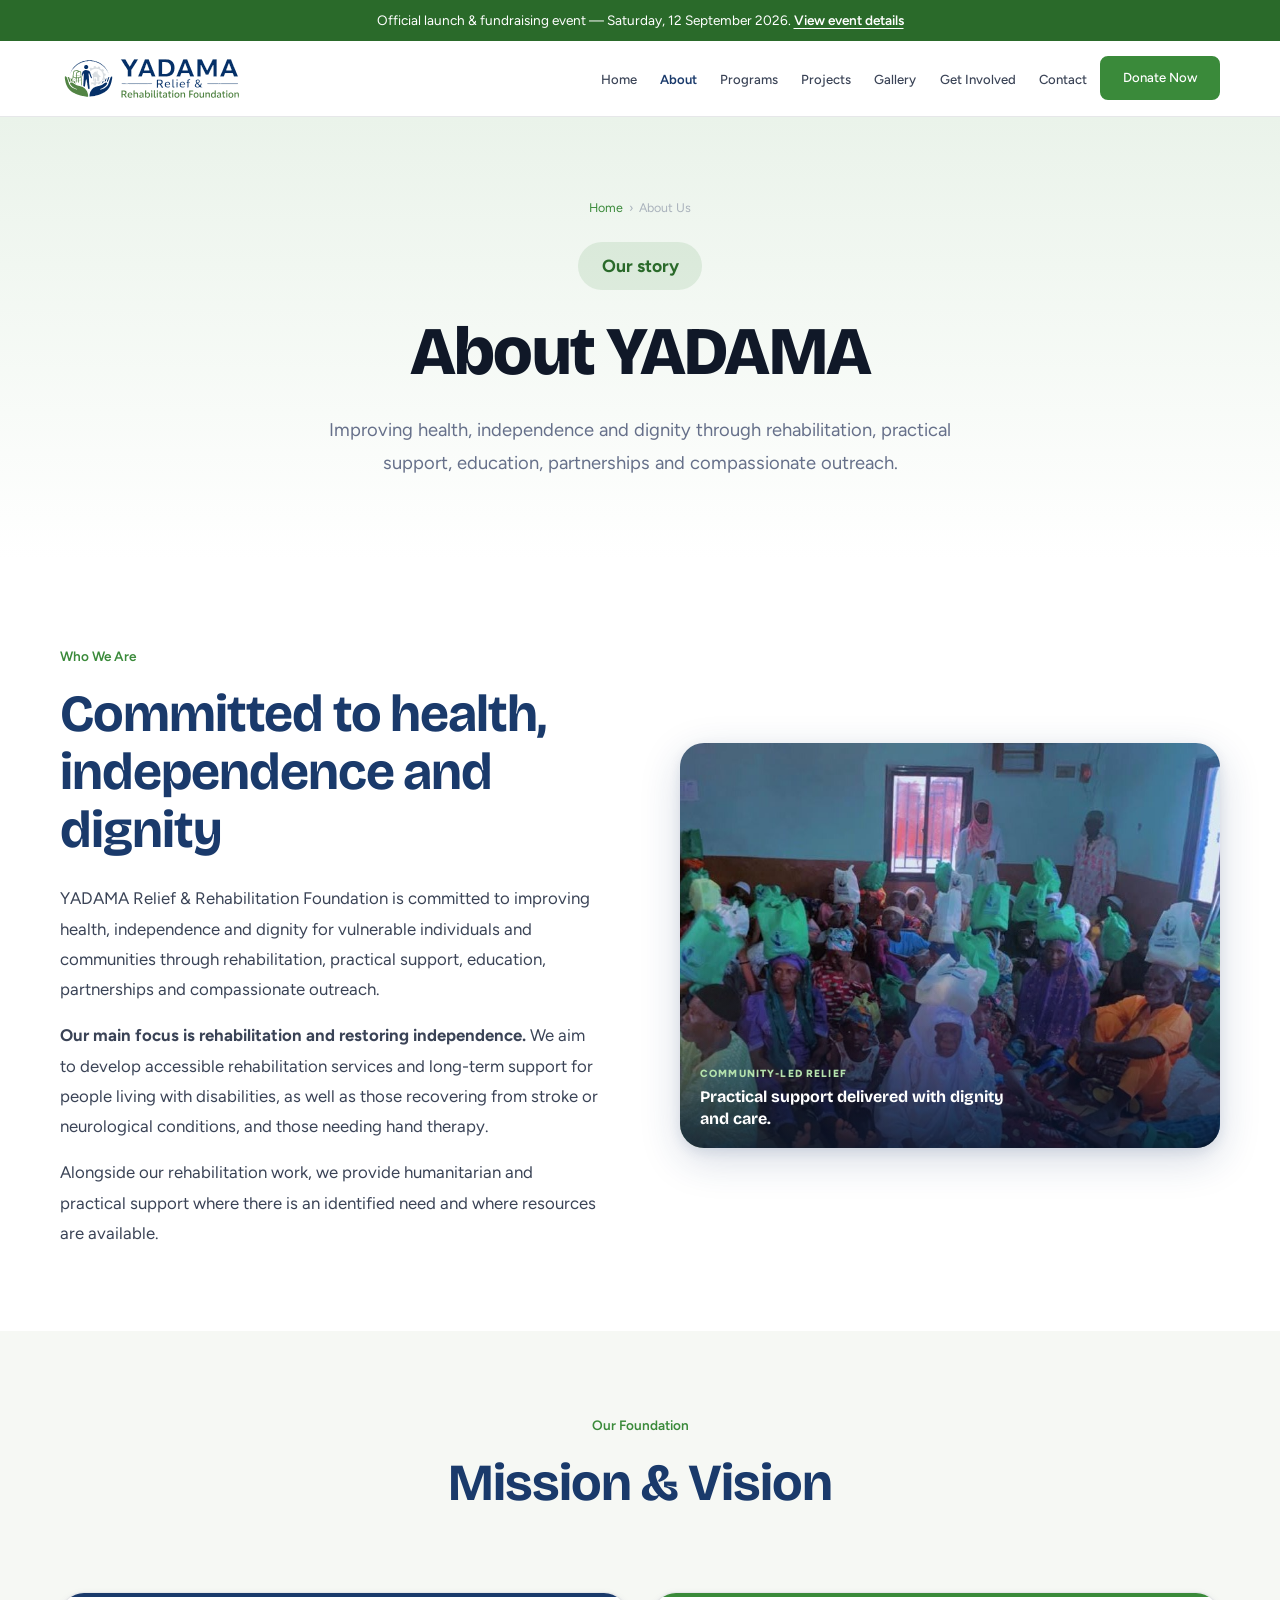
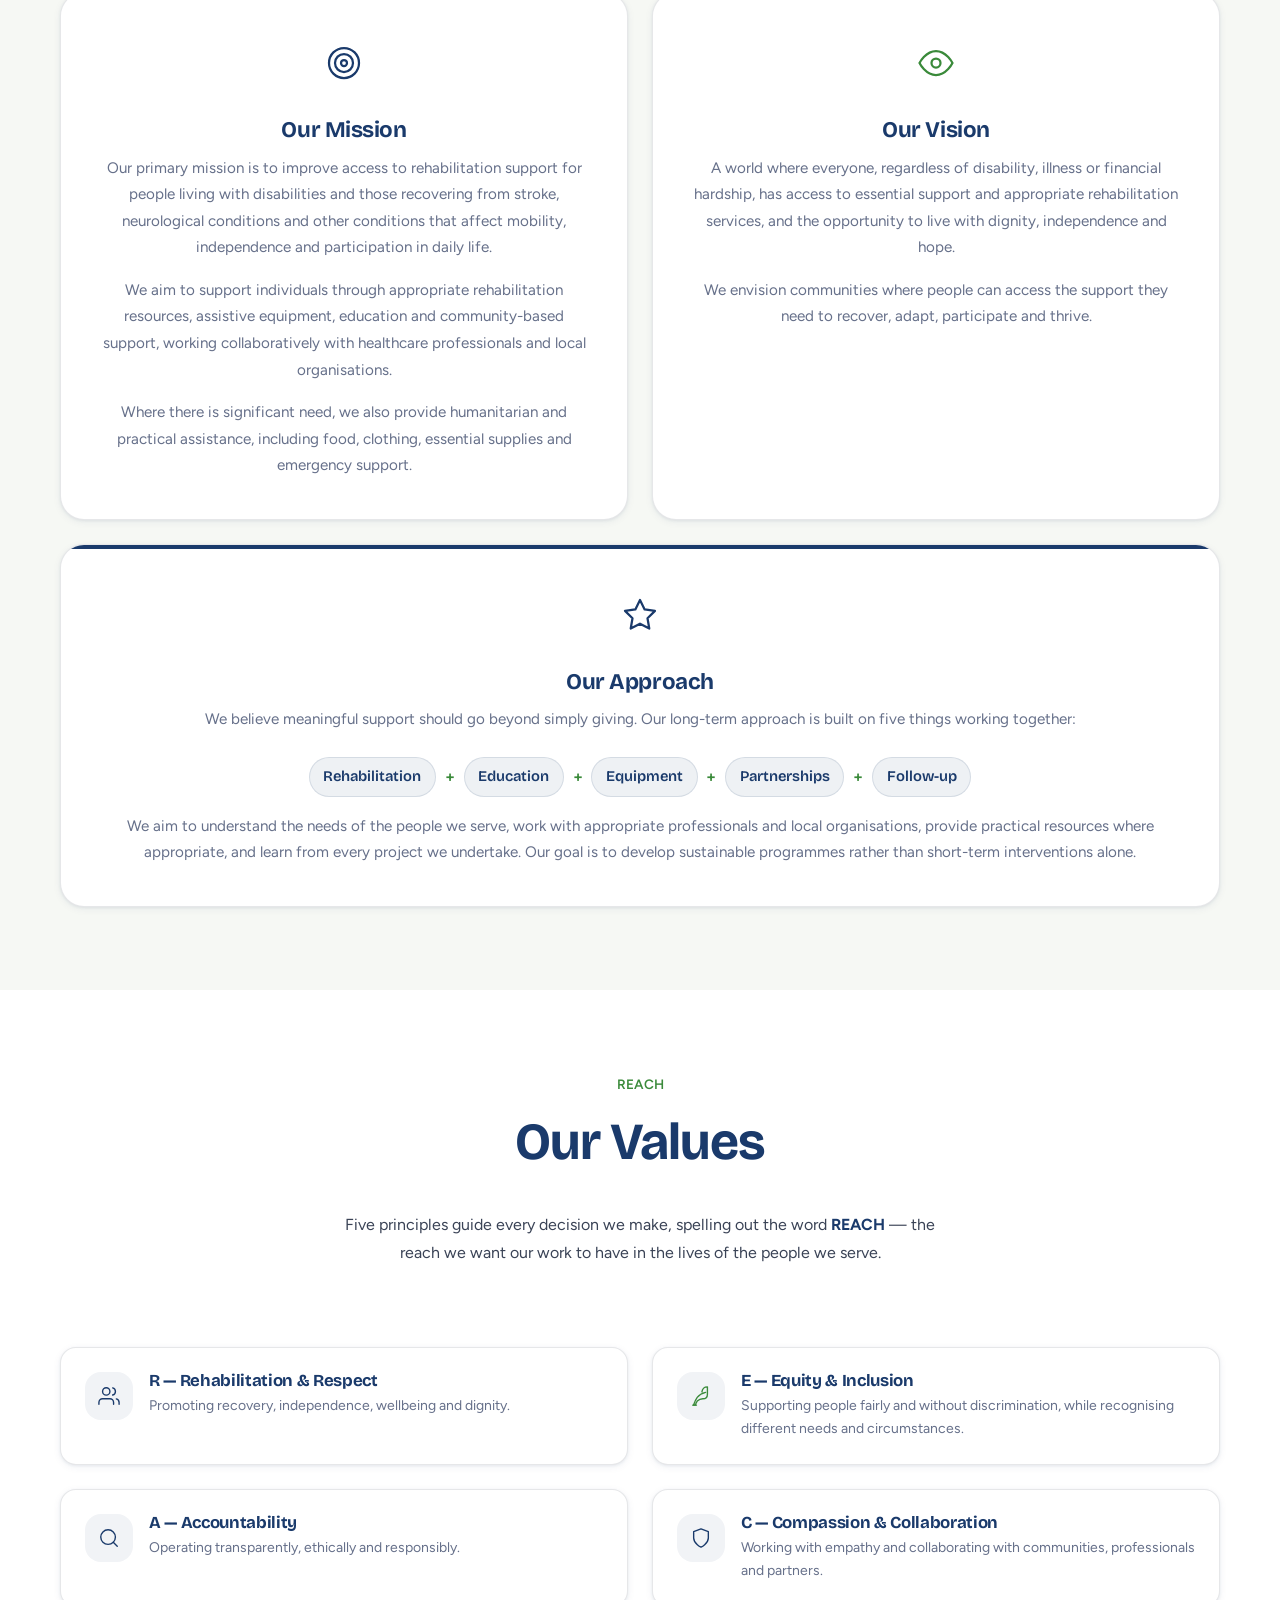
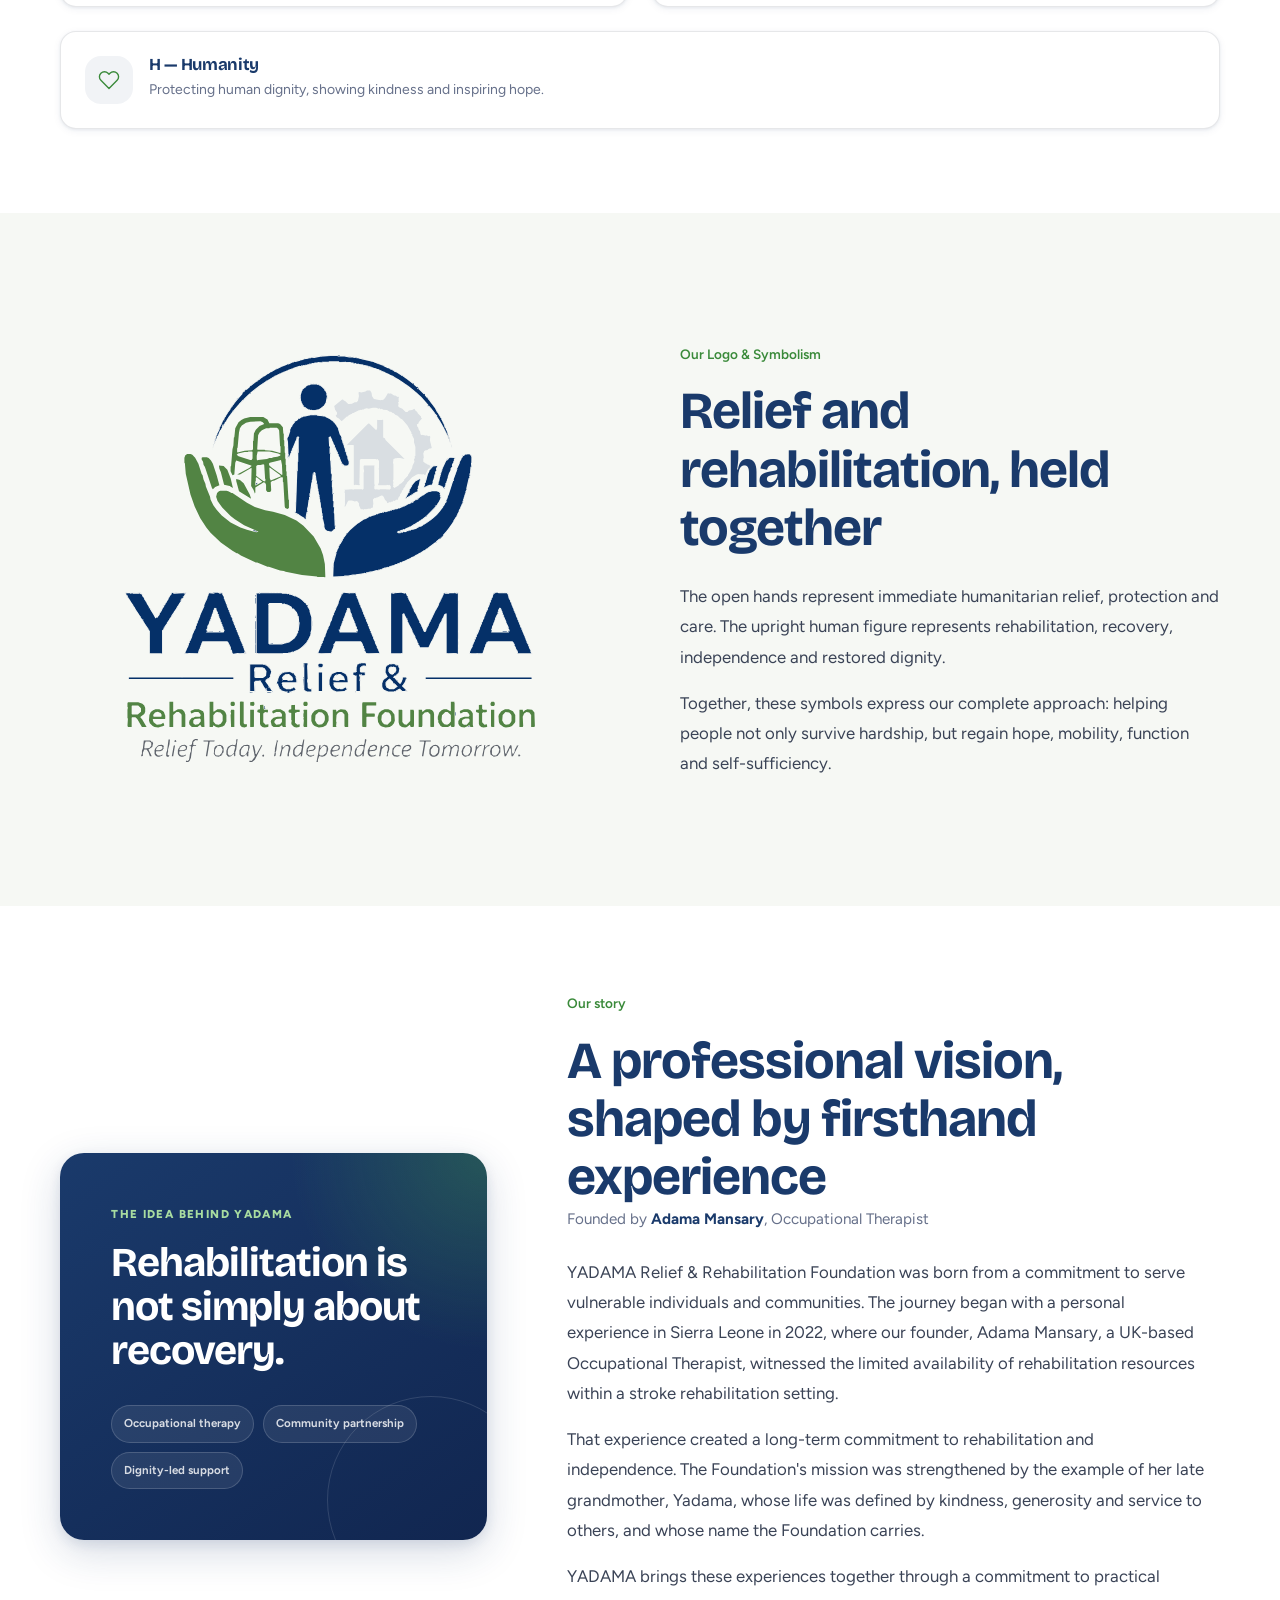
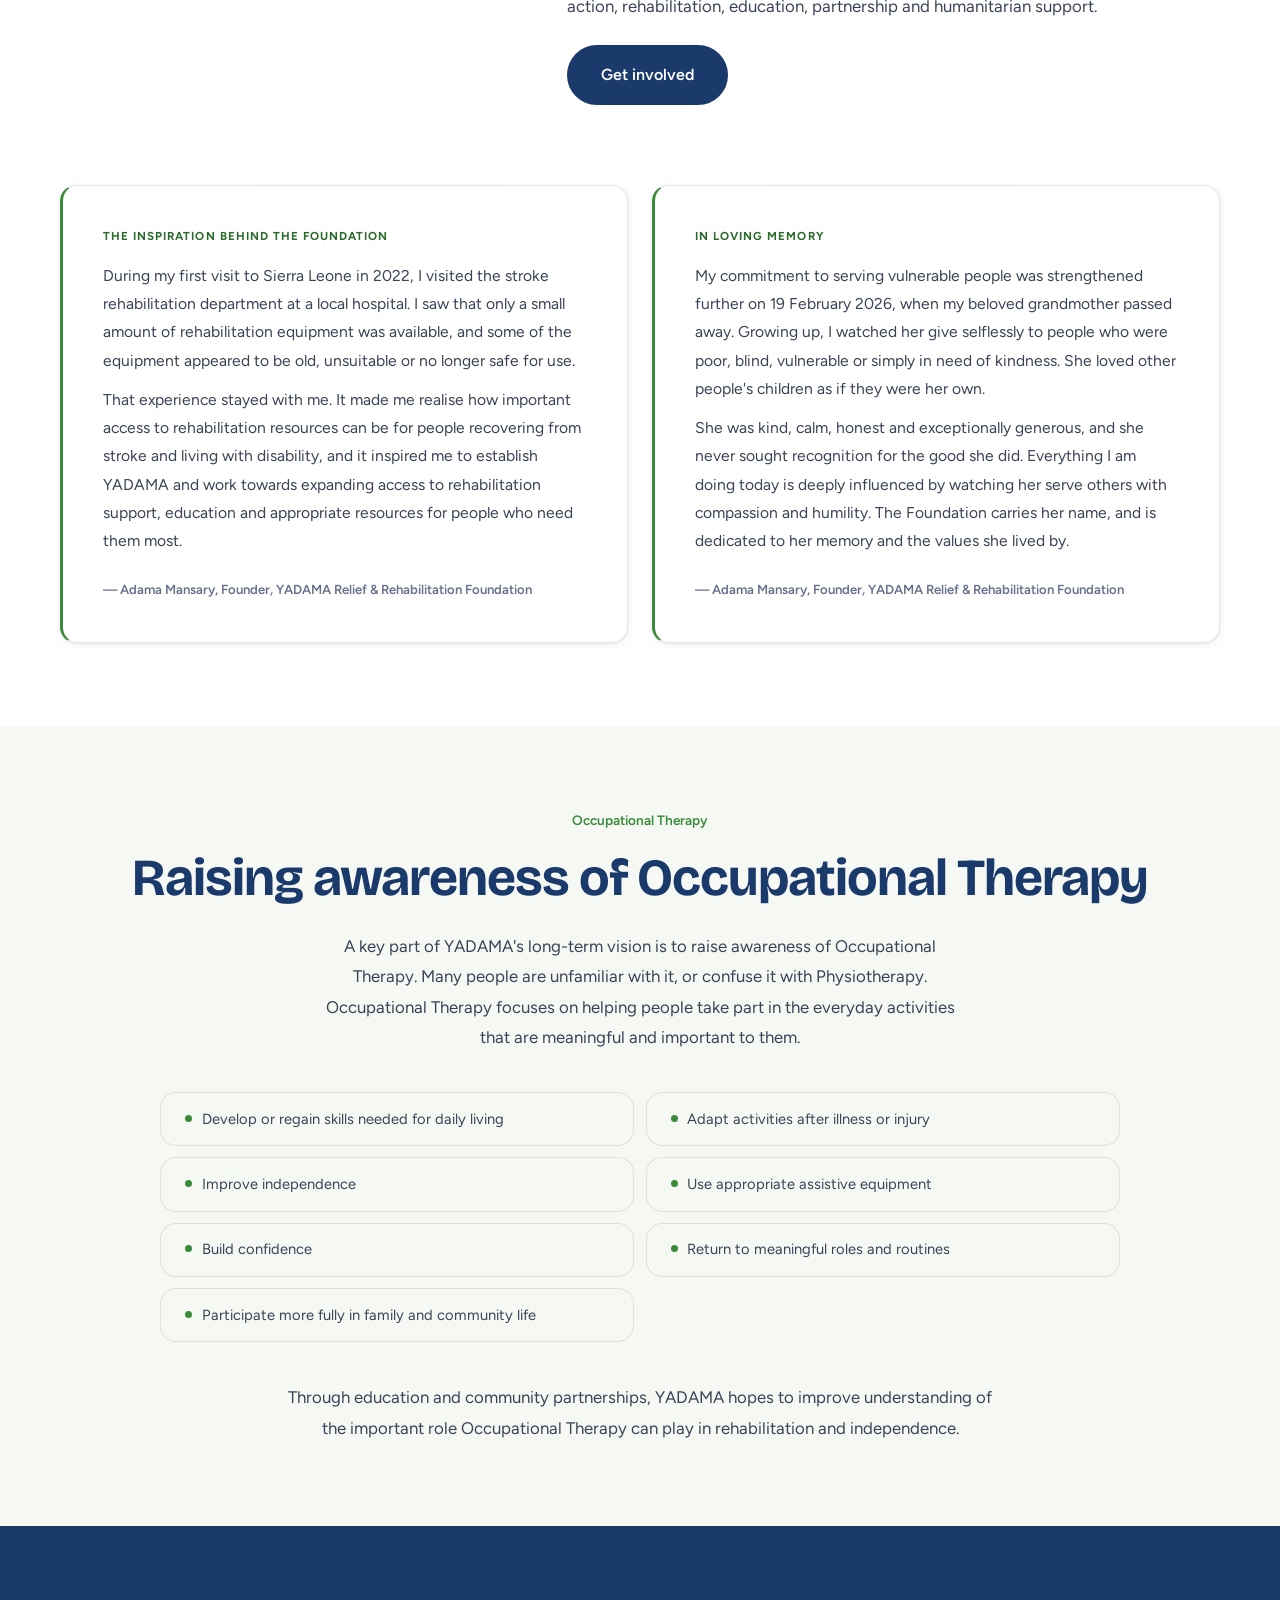
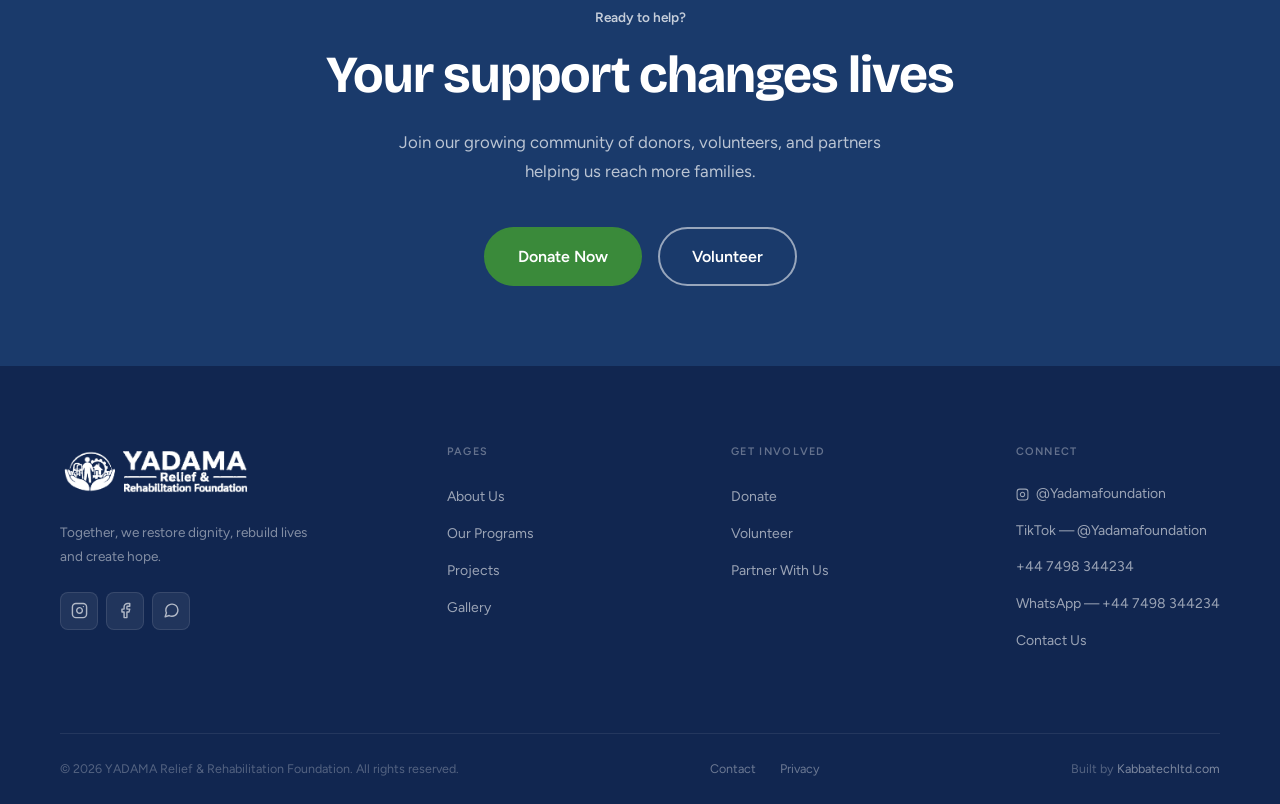
==== commit 0dbf3914: "Name Yadama and say the Foundation carries her name The site never explained where its name comes fr" ====
--- a/about.html
+++ b/about.html
@@ -459,7 +459,7 @@
           YADAMA Relief &amp; Rehabilitation Foundation was born from a commitment to serve vulnerable individuals and communities. The journey began with a personal experience in Sierra Leone in 2022, where our founder, Adama Mansary, a UK-based Occupational Therapist, witnessed the limited availability of rehabilitation resources within a stroke rehabilitation setting.
         </p>
         <p class="section-body reveal" style="margin-top:var(--space-sm)">
-          That experience created a long-term commitment to rehabilitation and independence. The Foundation's mission was strengthened by the example of her late grandmother, whose life was defined by kindness, generosity and service to others.
+          That experience created a long-term commitment to rehabilitation and independence. The Foundation's mission was strengthened by the example of her late grandmother, Yadama, whose life was defined by kindness, generosity and service to others, and whose name the Foundation carries.
         </p>
         <p class="section-body reveal" style="margin-top:var(--space-sm)">
           YADAMA brings these experiences together through a commitment to practical action, rehabilitation, education, partnership and humanitarian support.
@@ -478,7 +478,7 @@
       <blockquote class="story-quote reveal">
         <p class="story-quote__label">In loving memory</p>
         <p>My commitment to serving vulnerable people was strengthened further on 19 February 2026, when my beloved grandmother passed away. Growing up, I watched her give selflessly to people who were poor, blind, vulnerable or simply in need of kindness. She loved other people's children as if they were her own.</p>
-        <p>She was kind, calm, honest and exceptionally generous, and she never sought recognition for the good she did. Everything I am doing today is deeply influenced by watching her serve others with compassion and humility. YADAMA is dedicated to her memory and the values she lived by.</p>
+        <p>She was kind, calm, honest and exceptionally generous, and she never sought recognition for the good she did. Everything I am doing today is deeply influenced by watching her serve others with compassion and humility. The Foundation carries her name, and is dedicated to her memory and the values she lived by.</p>
         <footer>&mdash; Adama Mansary, Founder, YADAMA Relief &amp; Rehabilitation Foundation</footer>
       </blockquote>
     </div>
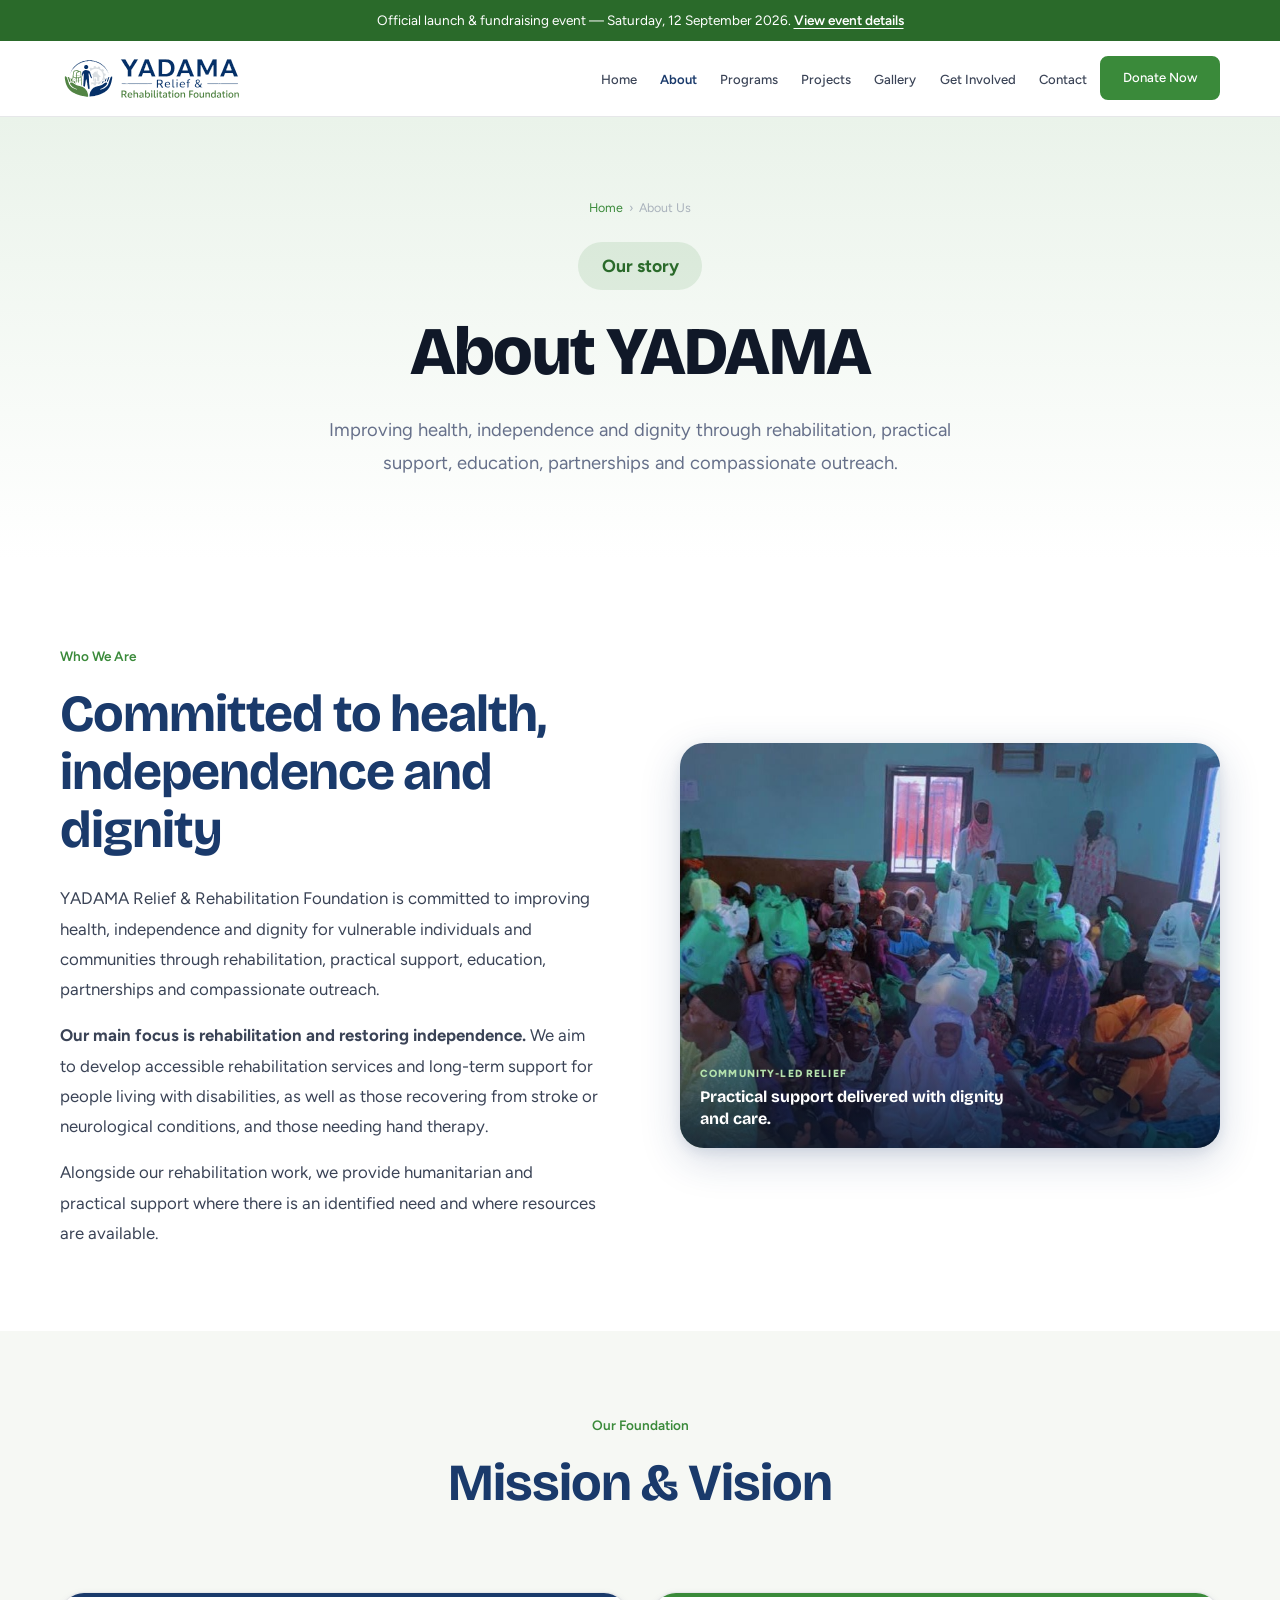
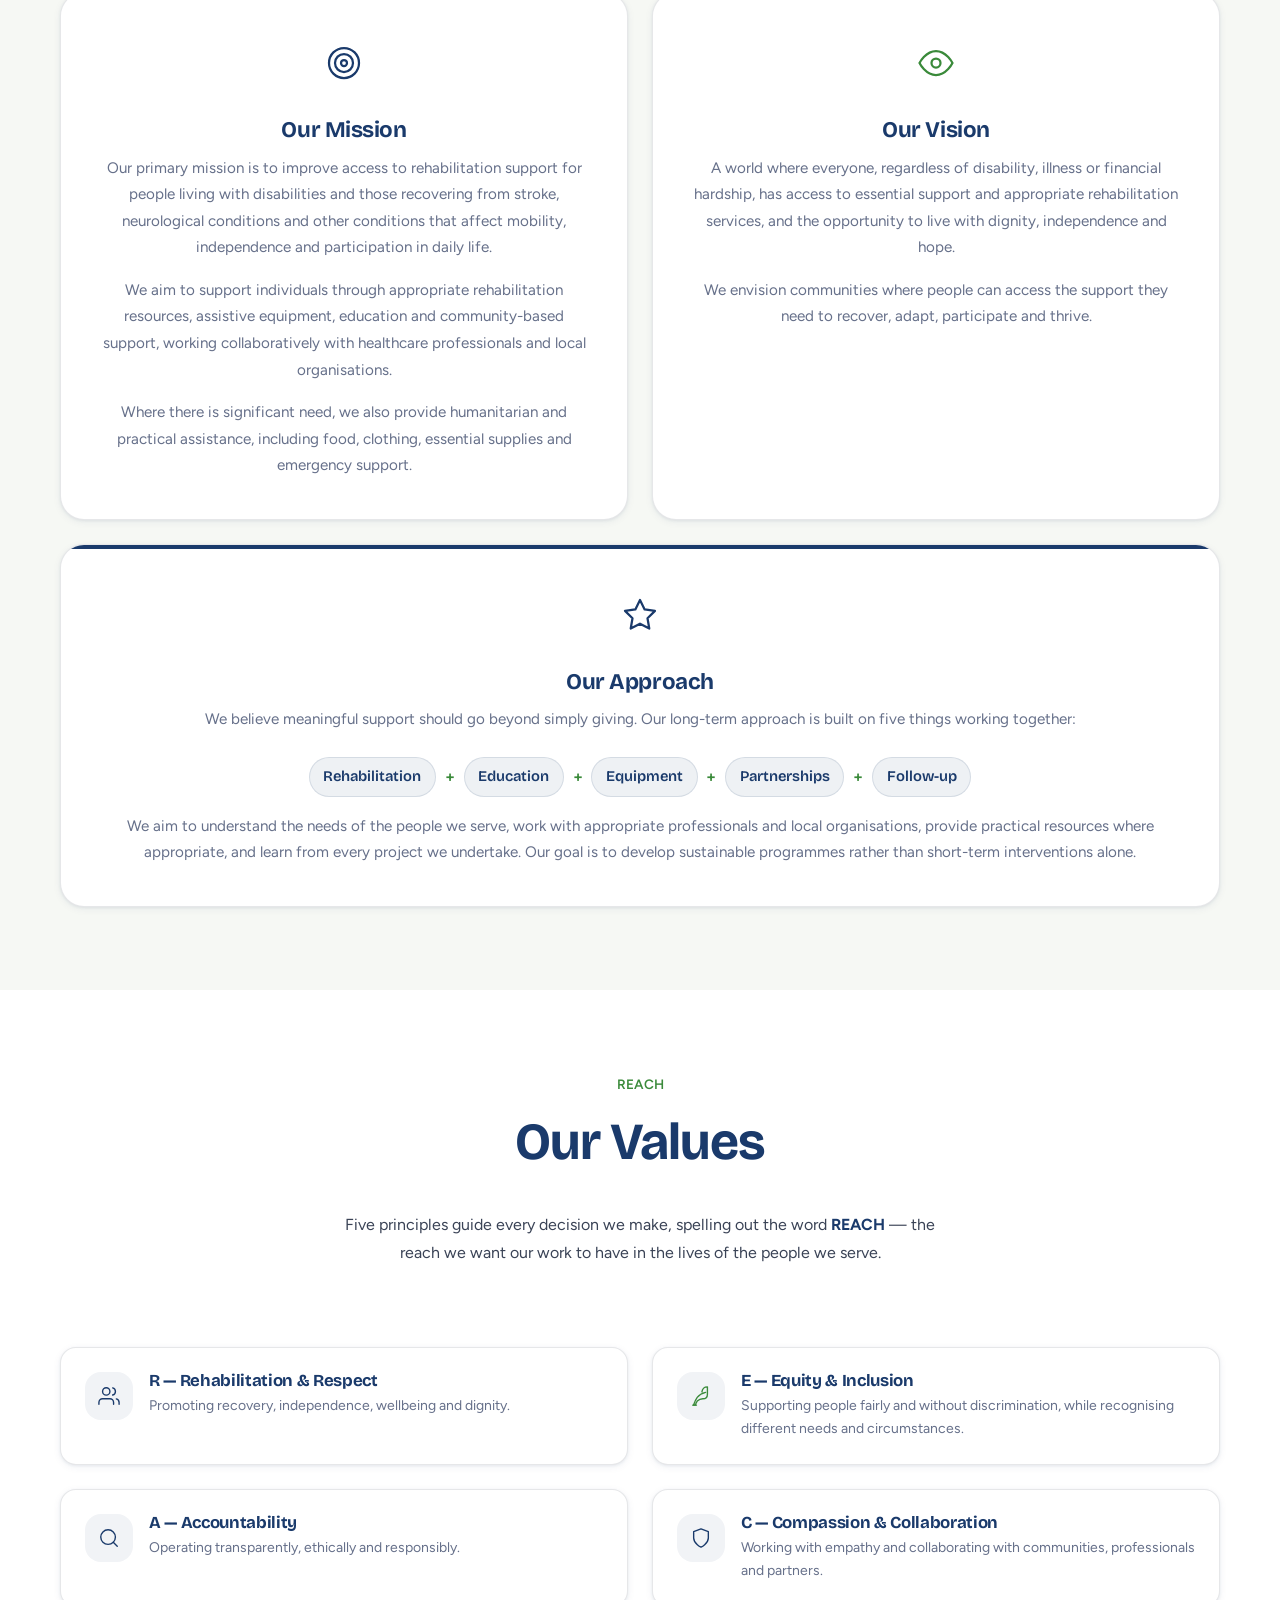
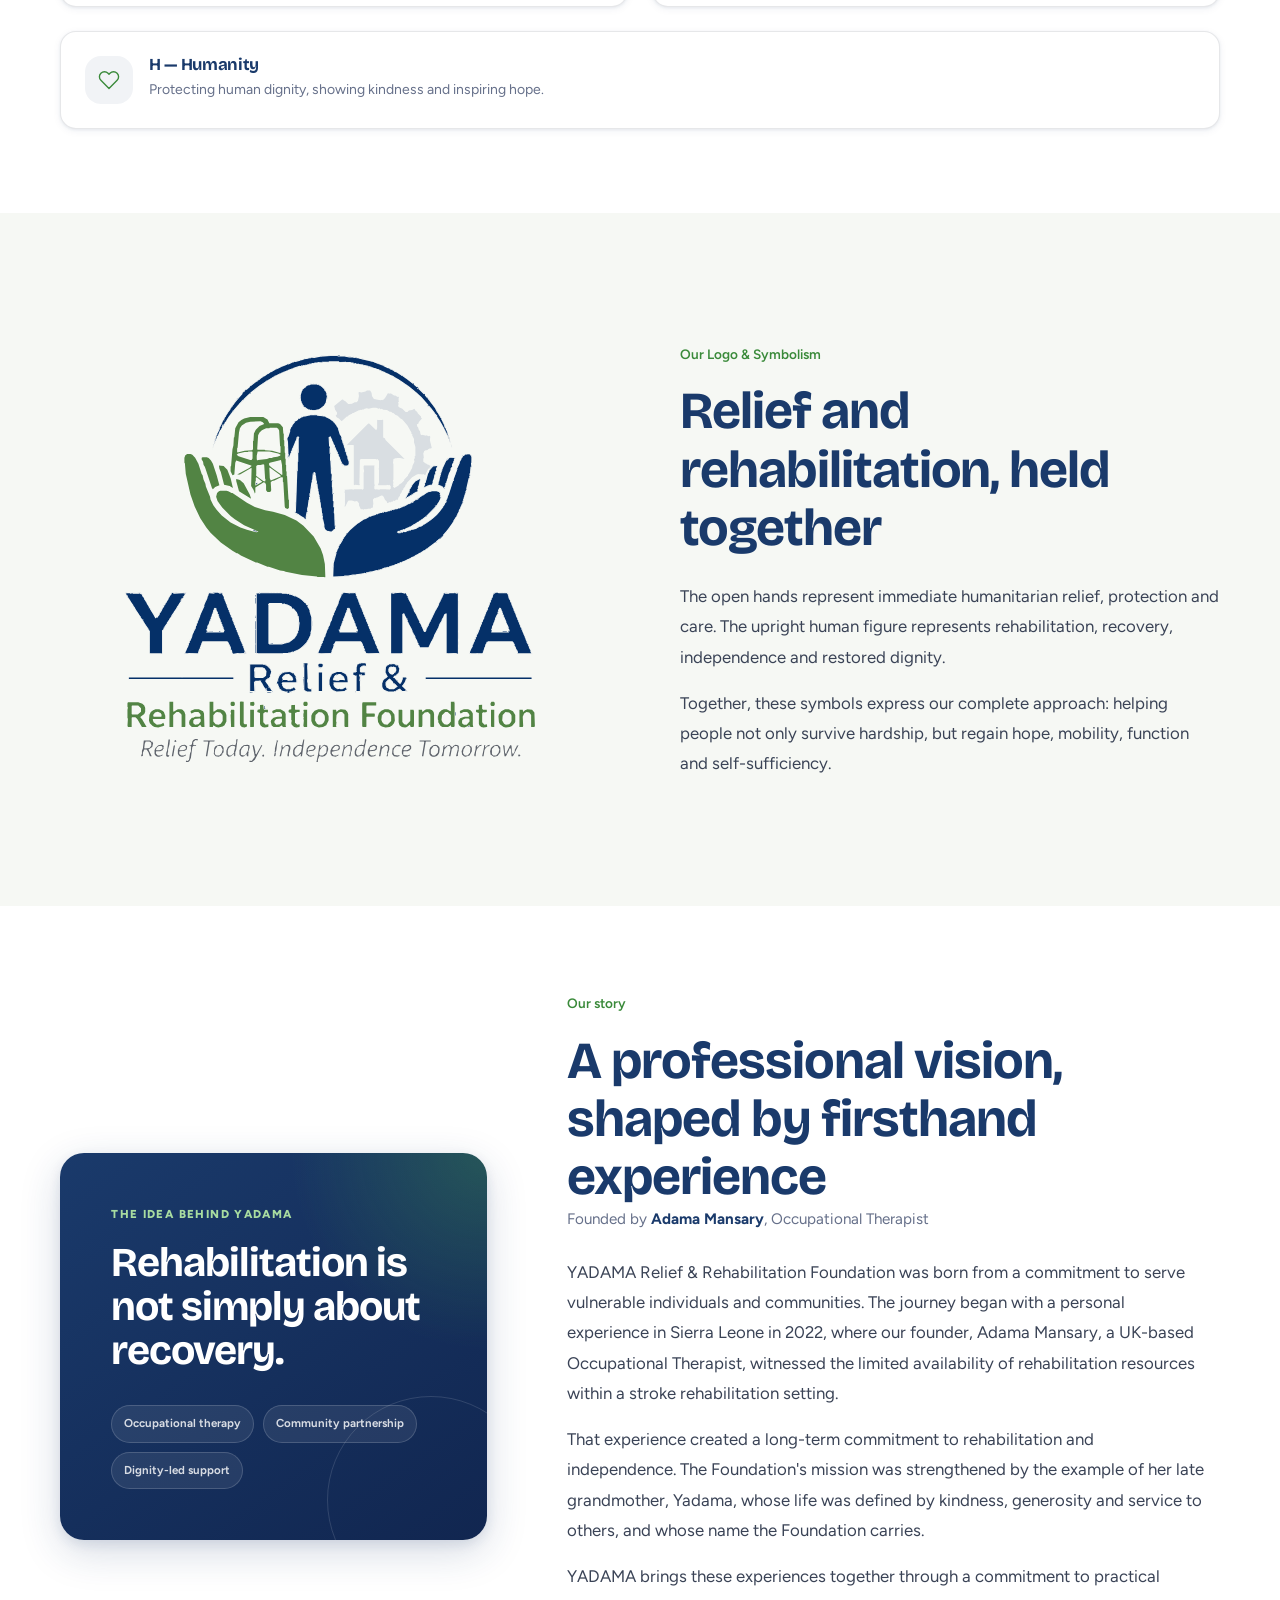
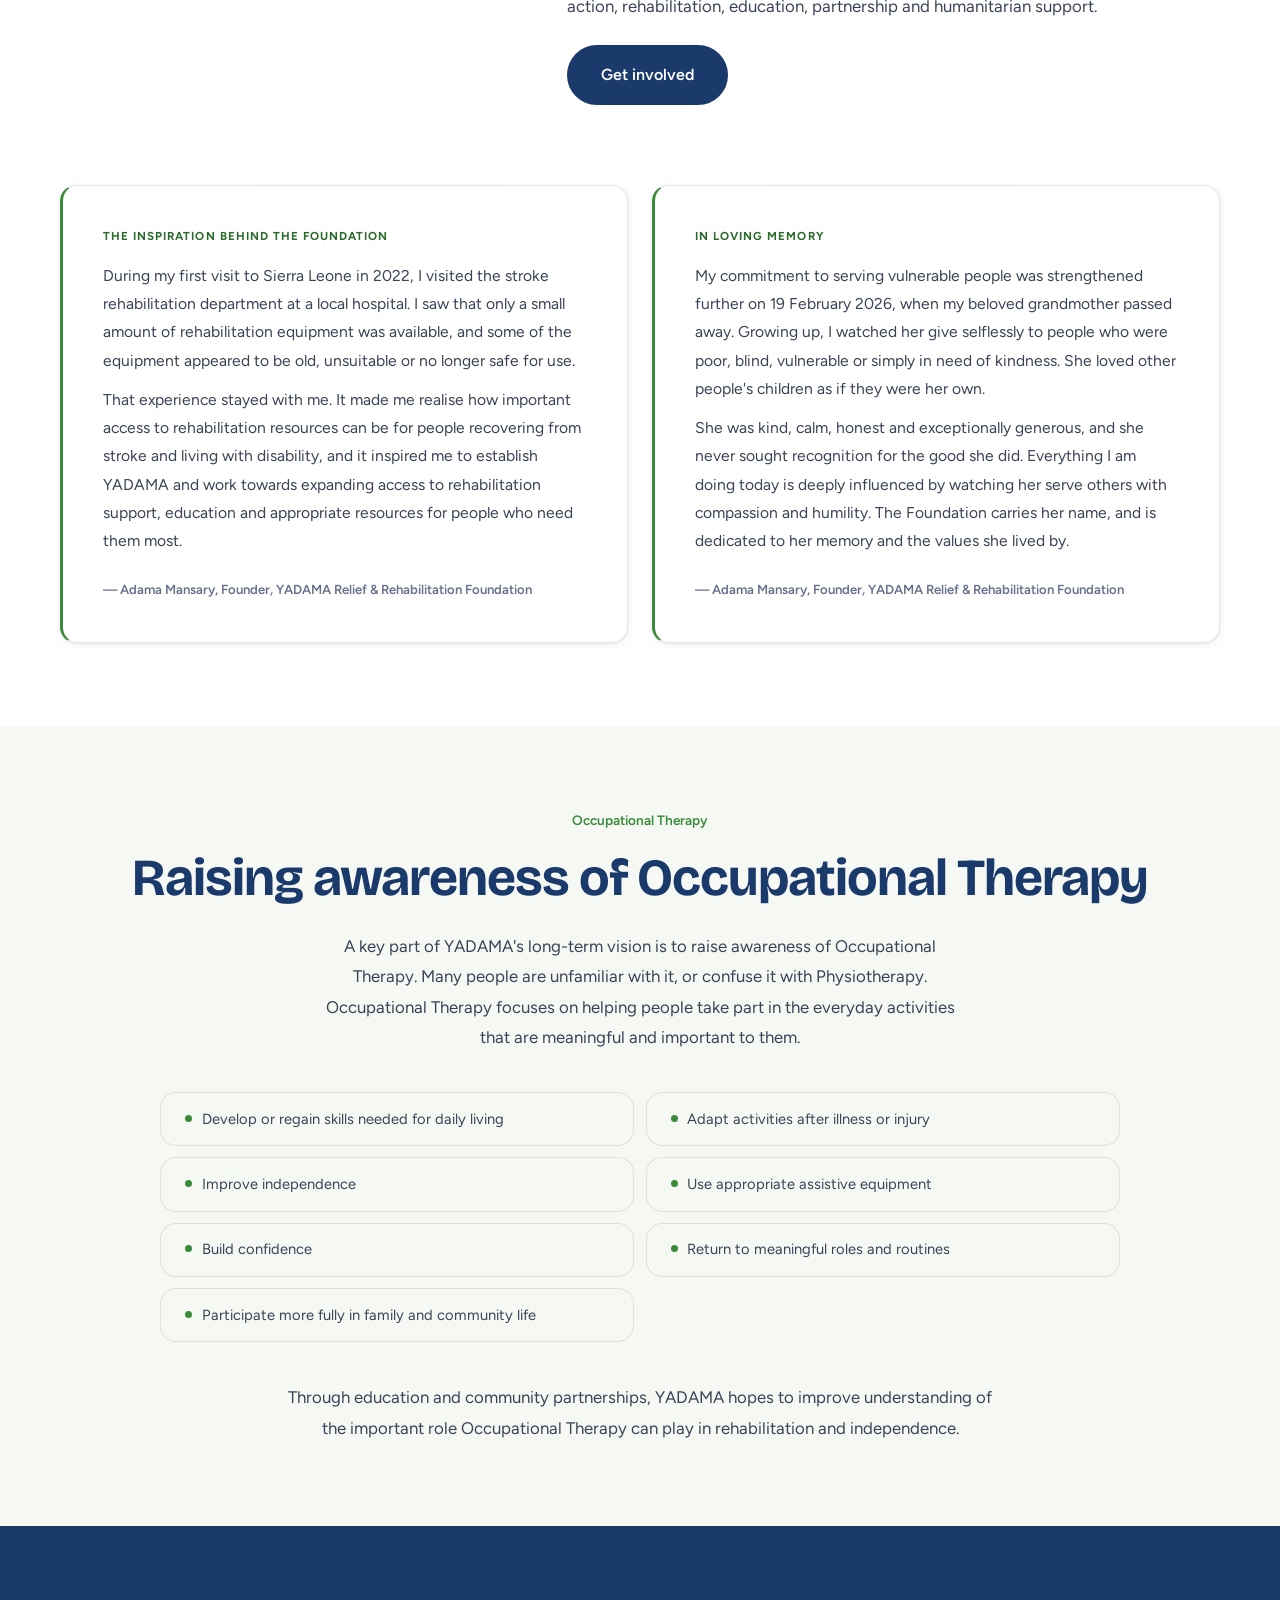
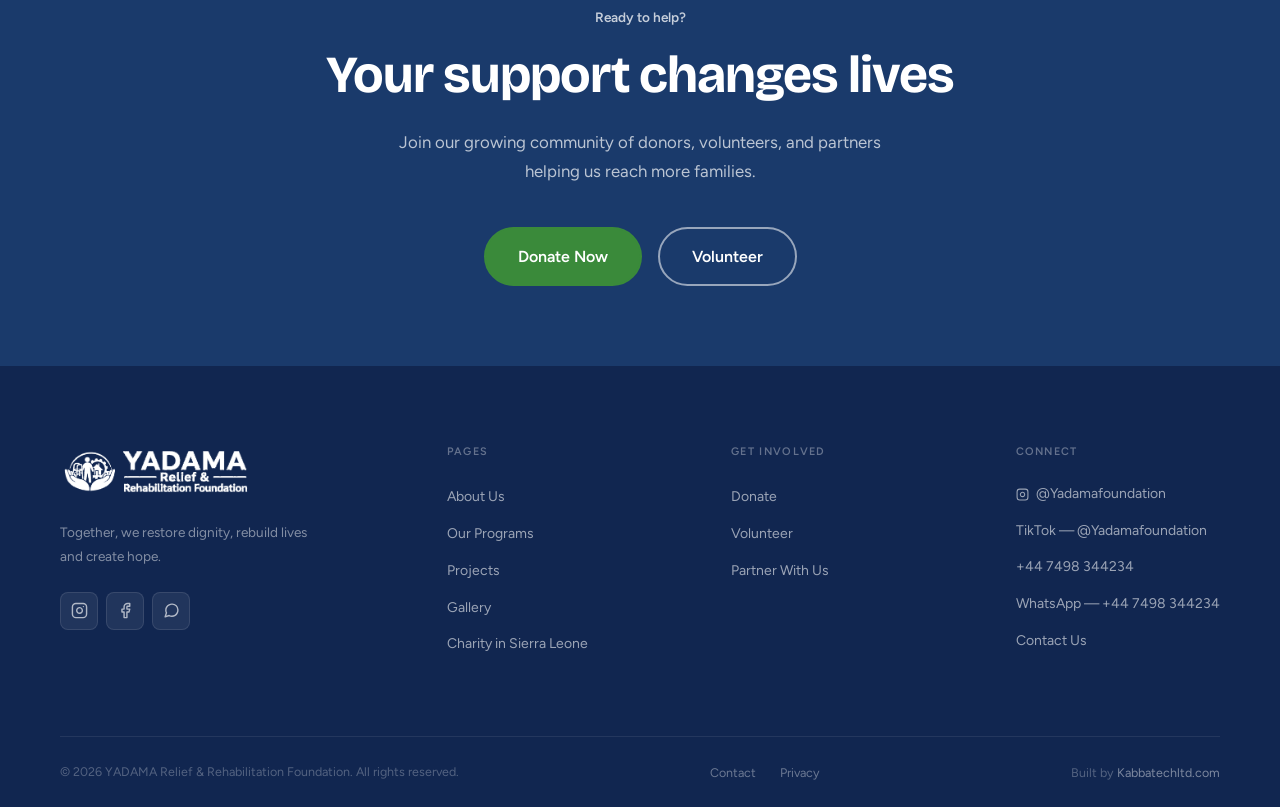
==== commit 6e31e169: "Add Sierra Leone charity and NGO SEO landing page" ====
--- a/about.html
+++ b/about.html
@@ -3,8 +3,10 @@
 <head>
   <meta charset="UTF-8" />
   <meta name="viewport" content="width=1200" />
-  <title>About | YADAMA</title>
+  <title>About YADAMA Foundation | Sierra Leone Rehabilitation Charity</title>
   <meta name="description" content="YADAMA Relief &amp; Rehabilitation Foundation improves health, independence and dignity through rehabilitation, education, partnerships and practical support. Our mission, vision, REACH values and the story of founder Adama Mansary." />
+  <meta name="robots" content="index, follow, max-image-preview:large" />
+  <link rel="canonical" href="https://www.yadamafoundation.org/about" />
   <script>document.documentElement.classList.add('js');</script>
   <link rel="preconnect" href="https://fonts.googleapis.com" />
   <link rel="preconnect" href="https://fonts.gstatic.com" crossorigin />
@@ -534,7 +536,7 @@
           <a href="#" class="social-link" aria-label="WhatsApp"><svg width="17" height="17" viewBox="0 0 24 24" fill="none" stroke="currentColor" stroke-width="2" stroke-linecap="round" stroke-linejoin="round" aria-hidden="true"><path d="M21 11.5a8.38 8.38 0 0 1-.9 3.8 8.5 8.5 0 0 1-7.6 4.7 8.38 8.38 0 0 1-3.8-.9L3 21l1.9-5.7a8.38 8.38 0 0 1-.9-3.8 8.5 8.5 0 0 1 4.7-7.6 8.38 8.38 0 0 1 3.8-.9h.5a8.48 8.48 0 0 1 8 8v.5z"/></svg></a>
         </div>
       </div>
-      <div class="footer__col"><h4>Pages</h4><ul><li><a href="about.html">About Us</a></li><li><a href="programs.html">Our Programs</a></li><li><a href="campaigns.html">Projects</a></li><li><a href="gallery.html">Gallery</a></li></ul></div>
+      <div class="footer__col"><h4>Pages</h4><ul><li><a href="about.html">About Us</a></li><li><a href="programs.html">Our Programs</a></li><li><a href="campaigns.html">Projects</a></li><li><a href="gallery.html">Gallery</a></li><li><a href="charity-sierra-leone.html">Charity in Sierra Leone</a></li></ul></div>
       <div class="footer__col"><h4>Get Involved</h4><ul><li><a href="get-involved.html#donate">Donate</a></li><li><a href="get-involved.html#volunteer">Volunteer</a></li><li><a href="get-involved.html#partner">Partner With Us</a></li></ul></div>
       <div class="footer__col"><h4>Connect</h4><ul><li><a href="https://www.instagram.com/Yadamafoundation" class="footer__insta-link" target="_blank" rel="noopener noreferrer"><svg width="13" height="13" viewBox="0 0 24 24" fill="none" stroke="currentColor" stroke-width="2" aria-hidden="true"><rect x="2" y="2" width="20" height="20" rx="5" ry="5"/><path d="M16 11.37A4 4 0 1 1 12.63 8 4 4 0 0 1 16 11.37z"/><line x1="17.5" y1="6.5" x2="17.51" y2="6.5"/></svg>@Yadamafoundation</a></li><li><a href="https://www.tiktok.com/@Yadamafoundation" target="_blank" rel="noopener noreferrer">TikTok &mdash; @Yadamafoundation</a></li><li><a href="tel:+447498344234">+44 7498 344234</a></li><li><a href="https://wa.me/447498344234" target="_blank" rel="noopener noreferrer">WhatsApp &mdash; +44 7498 344234</a></li><li><a href="contact.html">Contact Us</a></li></ul></div>
     </div>
--- a/css/styles.css
+++ b/css/styles.css
@@ -1170,3 +1170,47 @@
   .footer__brand,
   .footer__col:last-child { grid-column: auto; }
 }
+
+/* Mobile-only floating donation action. Visibility is set from the physical
+   device width in main.js because the site currently uses a fixed viewport. */
+.mobile-donate {
+  display: none;
+  position: fixed;
+  right: max(1rem, env(safe-area-inset-right));
+  bottom: max(1rem, env(safe-area-inset-bottom));
+  z-index: 950;
+  align-items: center;
+  gap: 0.55rem;
+  min-height: 52px;
+  padding: 0.8rem 1.25rem;
+  border: 2px solid rgba(255,255,255,0.35);
+  border-radius: var(--radius-full);
+  background: var(--green);
+  color: var(--white);
+  box-shadow:
+    0 12px 30px rgba(15, 74, 44, 0.32),
+    0 3px 8px rgba(17, 38, 80, 0.2);
+  font-weight: 750;
+  text-decoration: none;
+  transition: transform 0.2s cubic-bezier(0.34,1.56,0.64,1), opacity 0.2s ease;
+}
+.mobile-donate.is-visible { display: inline-flex; }
+.mobile-donate:hover { transform: translateY(-3px); }
+.mobile-donate:active { transform: translateY(0) scale(0.97); }
+.mobile-donate:focus-visible { outline: 3px solid var(--gold); outline-offset: 4px; }
+.mobile-donate svg { flex: 0 0 auto; }
+
+/* Compensate for the 1200px layout viewport being scaled down on phones. */
+.mobile-donate--scaled {
+  right: 36px;
+  bottom: 36px;
+  gap: 16px;
+  min-height: 112px;
+  padding: 22px 40px;
+  border-width: 5px;
+  font-size: 32px;
+  box-shadow:
+    0 30px 70px rgba(15, 74, 44, 0.36),
+    0 8px 20px rgba(17, 38, 80, 0.24);
+}
+.mobile-donate--scaled svg { width: 34px; height: 34px; stroke-width: 2.4; }
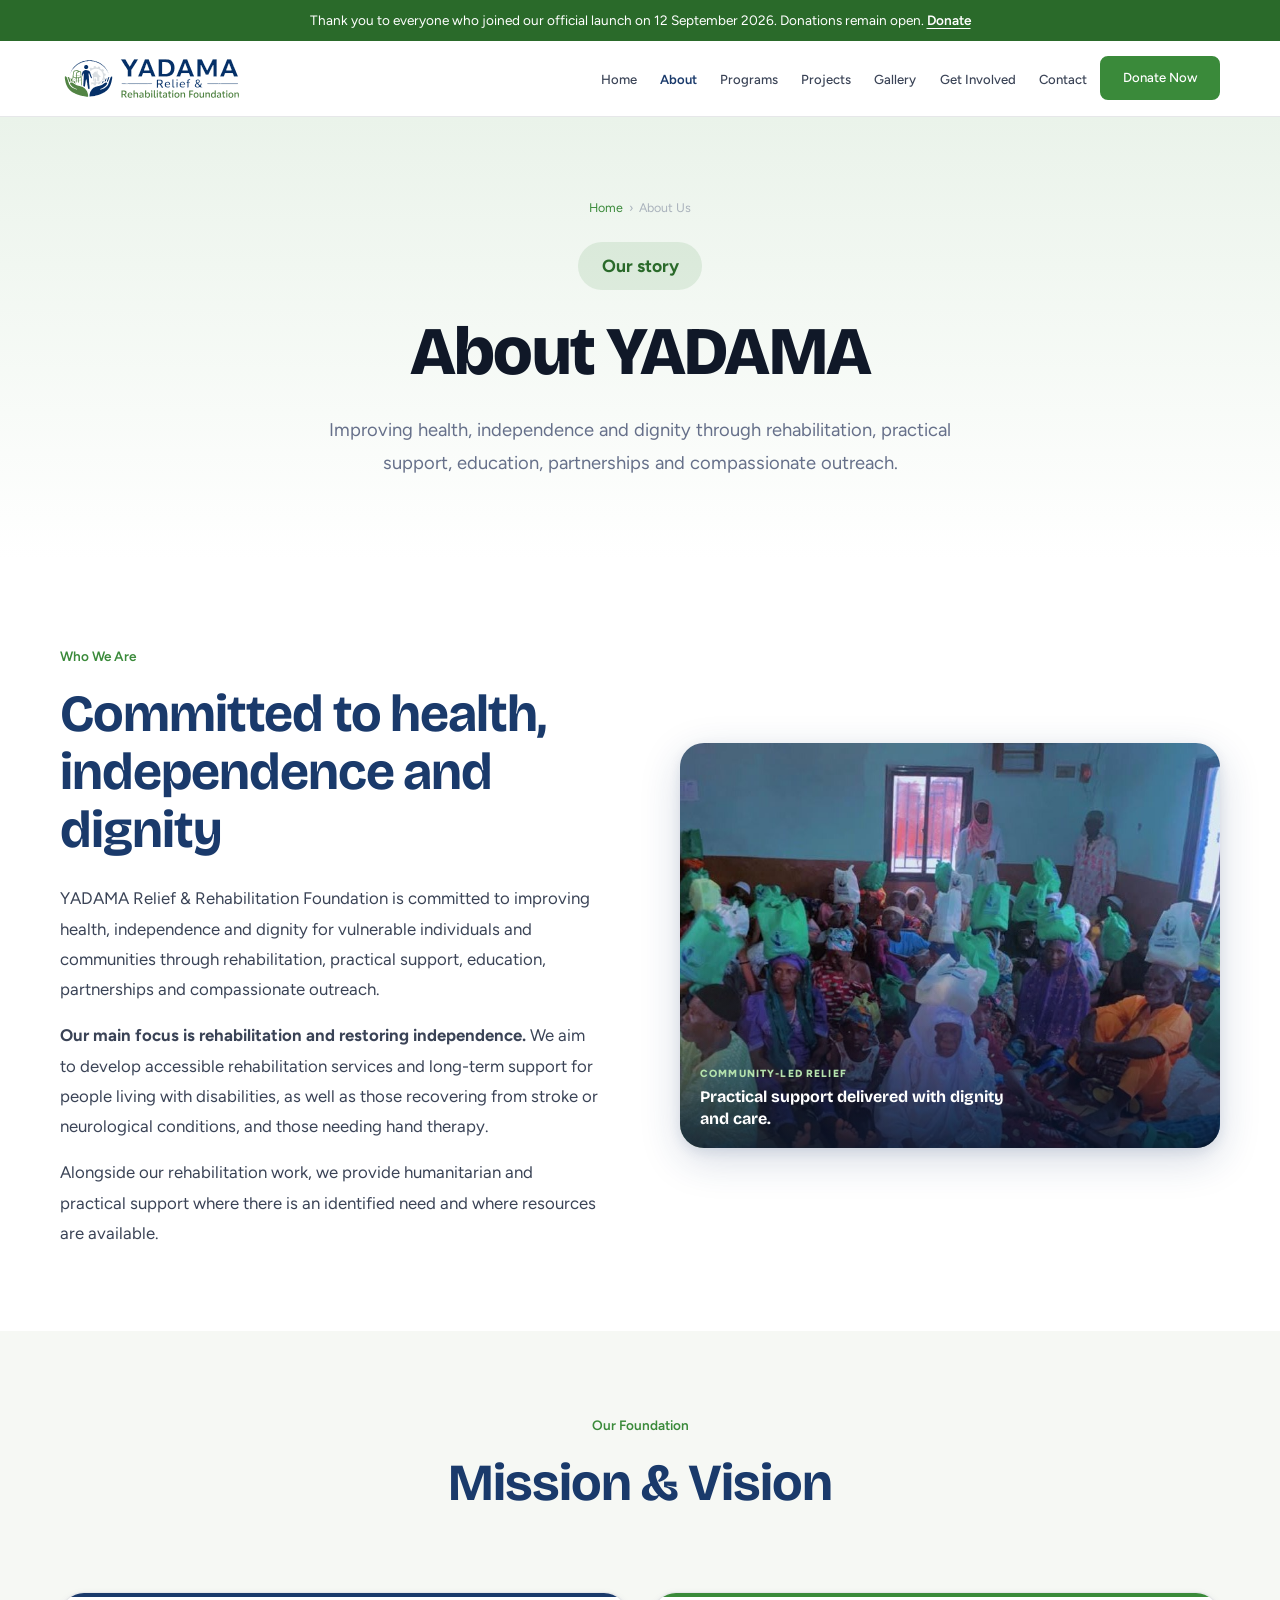
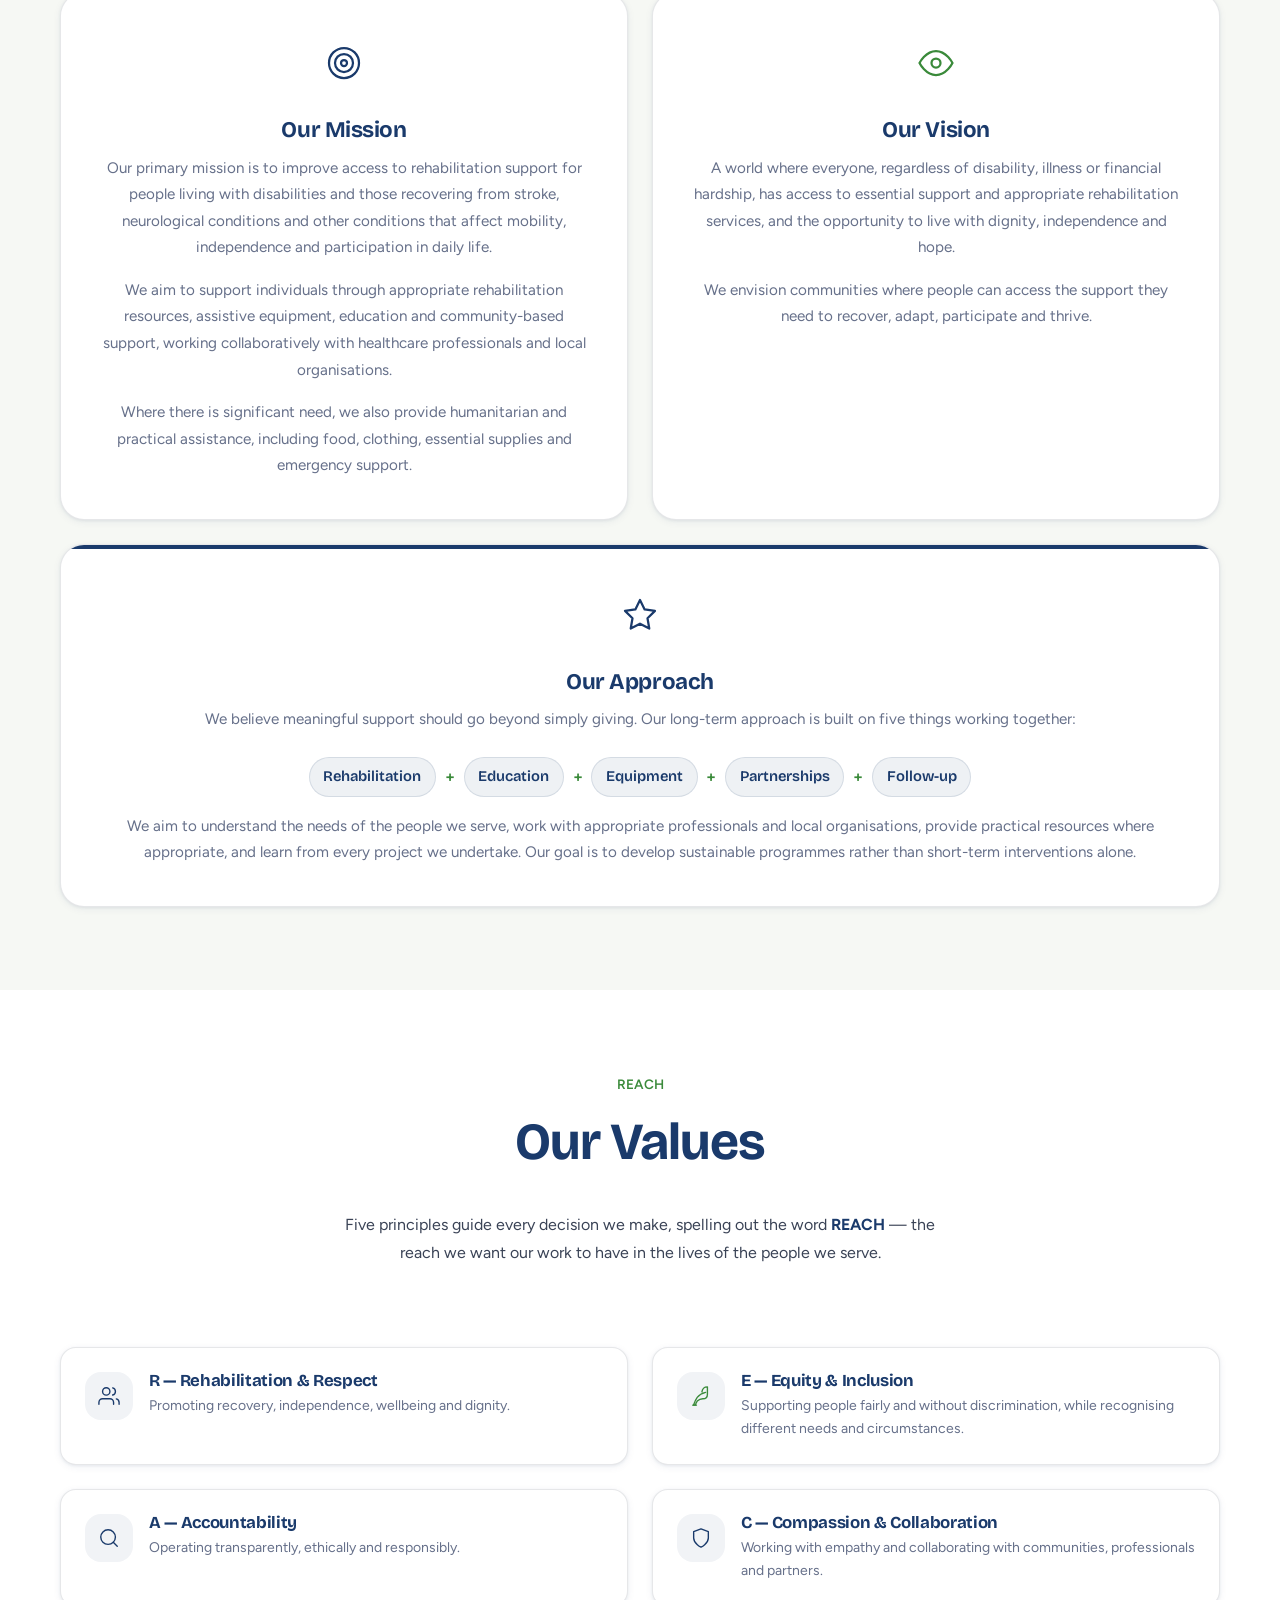
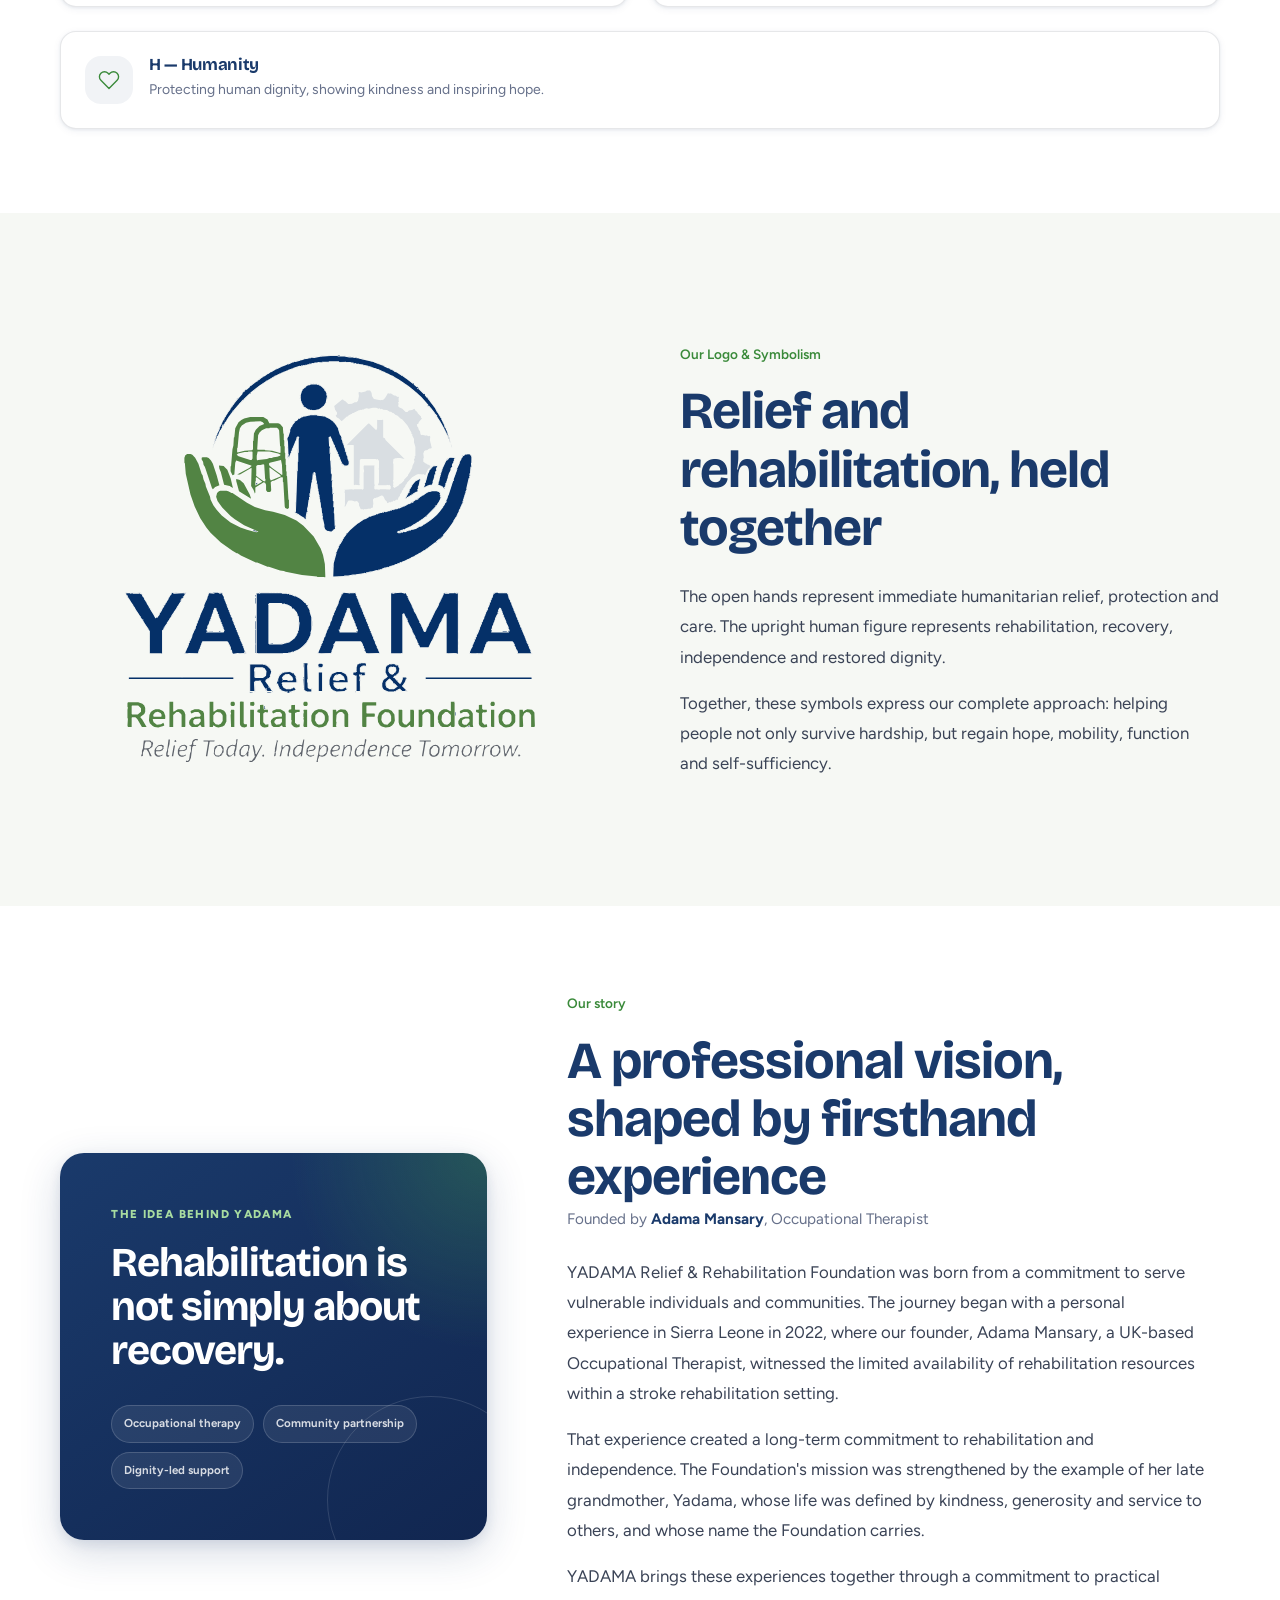
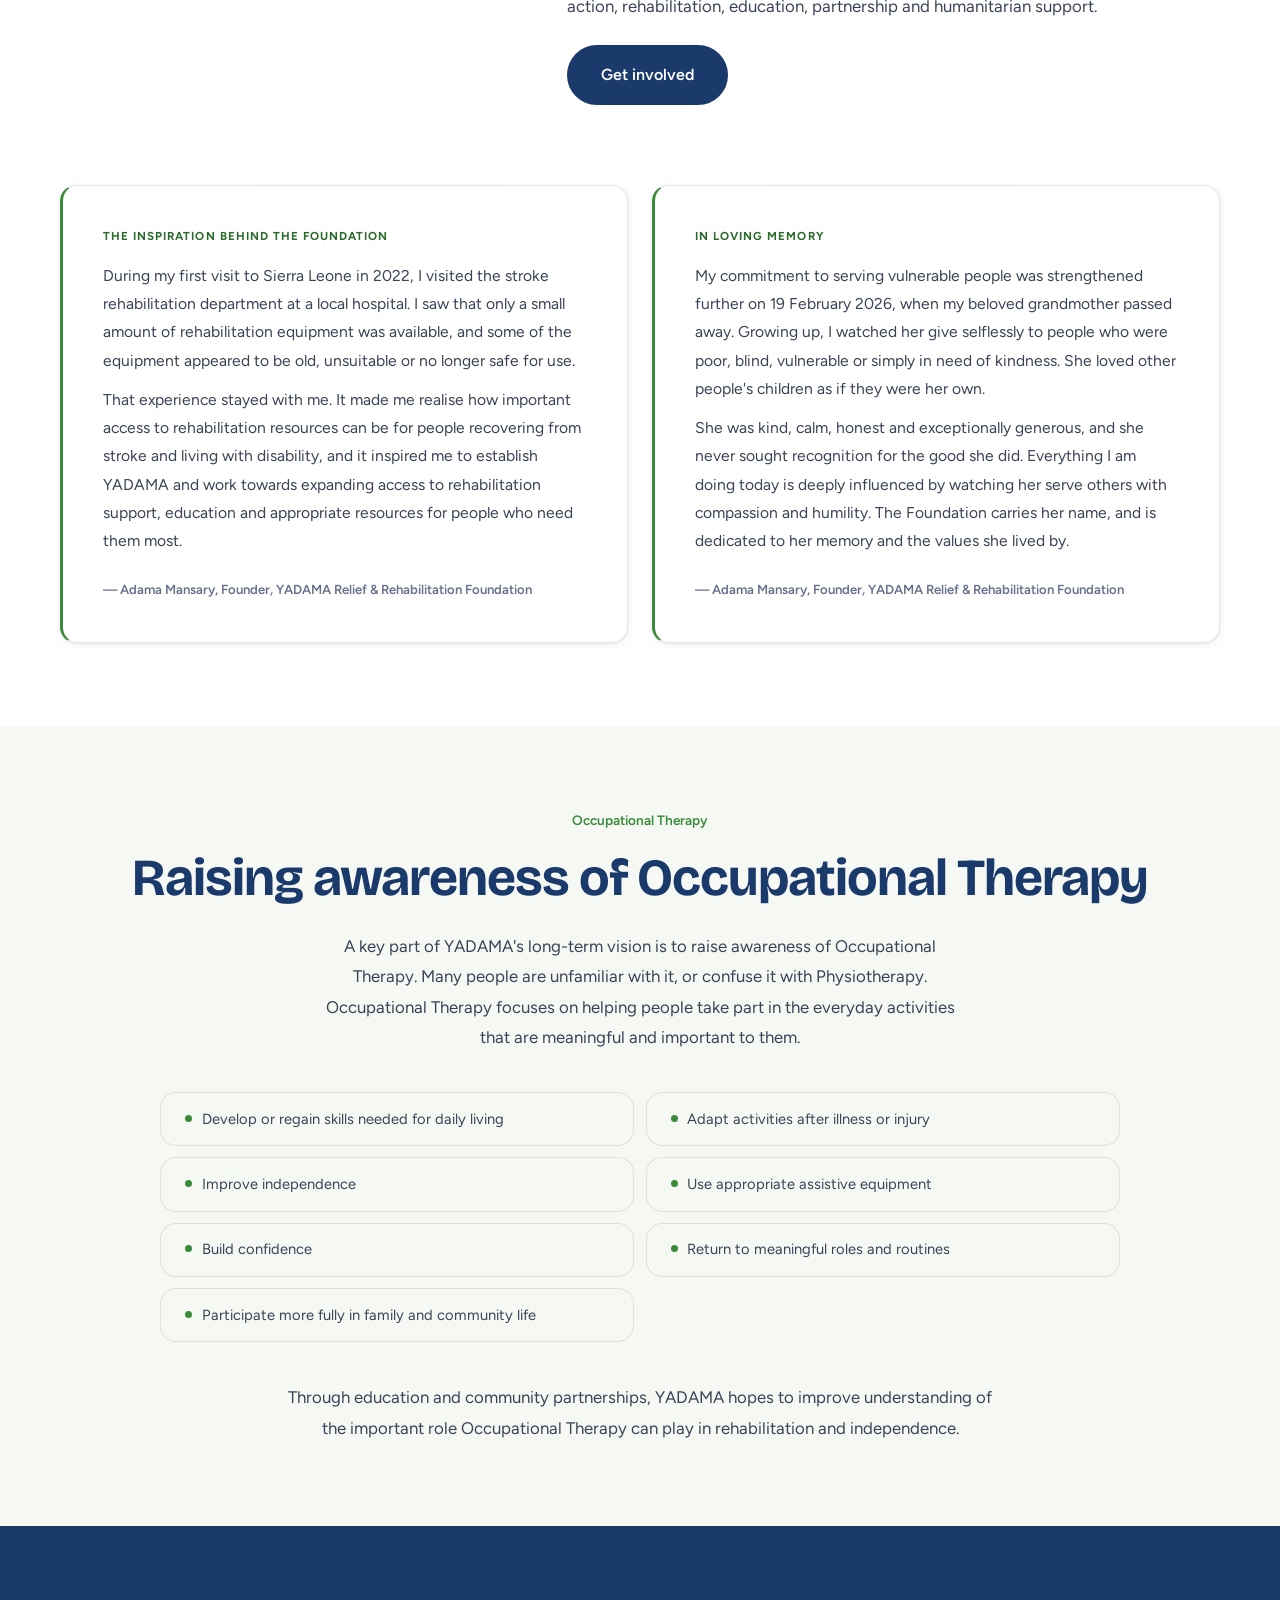
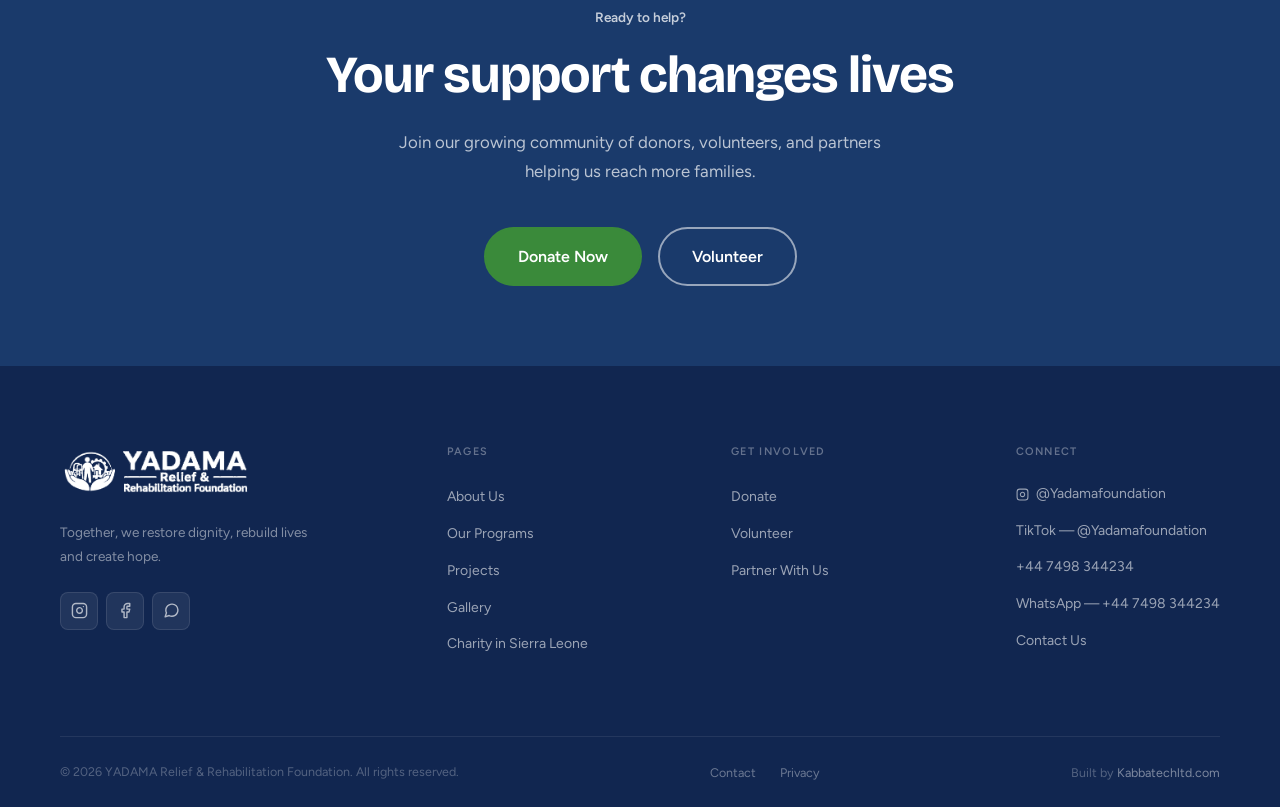
==== commit 27d2e3f3: "Mark the official launch as held and thank supporters The 12 September 2026 launch has passed, so th" ====
--- a/about.html
+++ b/about.html
@@ -275,8 +275,8 @@
 
 <div class="sticky-shell">
 <div class="announce">
-  Official launch &amp; fundraising event — Saturday, 12 September 2026.
-  <a href="index.html#official-launch">View event details</a>
+  Thank you to everyone who joined our official launch on 12 September 2026. Donations remain open.
+  <a href="get-involved.html#donate">Donate</a>
 </div>
 
 <header class="site-header" role="banner">
--- a/css/styles.css
+++ b/css/styles.css
@@ -977,7 +977,7 @@
     text-decoration: none;
     letter-spacing: 0.01em;
   }
-  .announce a::before { content: 'Launch event · 12 Sep 2026 · '; }
+  .announce a::before { content: 'Thank you for a wonderful launch ·\00a0'; }
 
   .site-header {
     background: rgba(255,255,255,0.985);
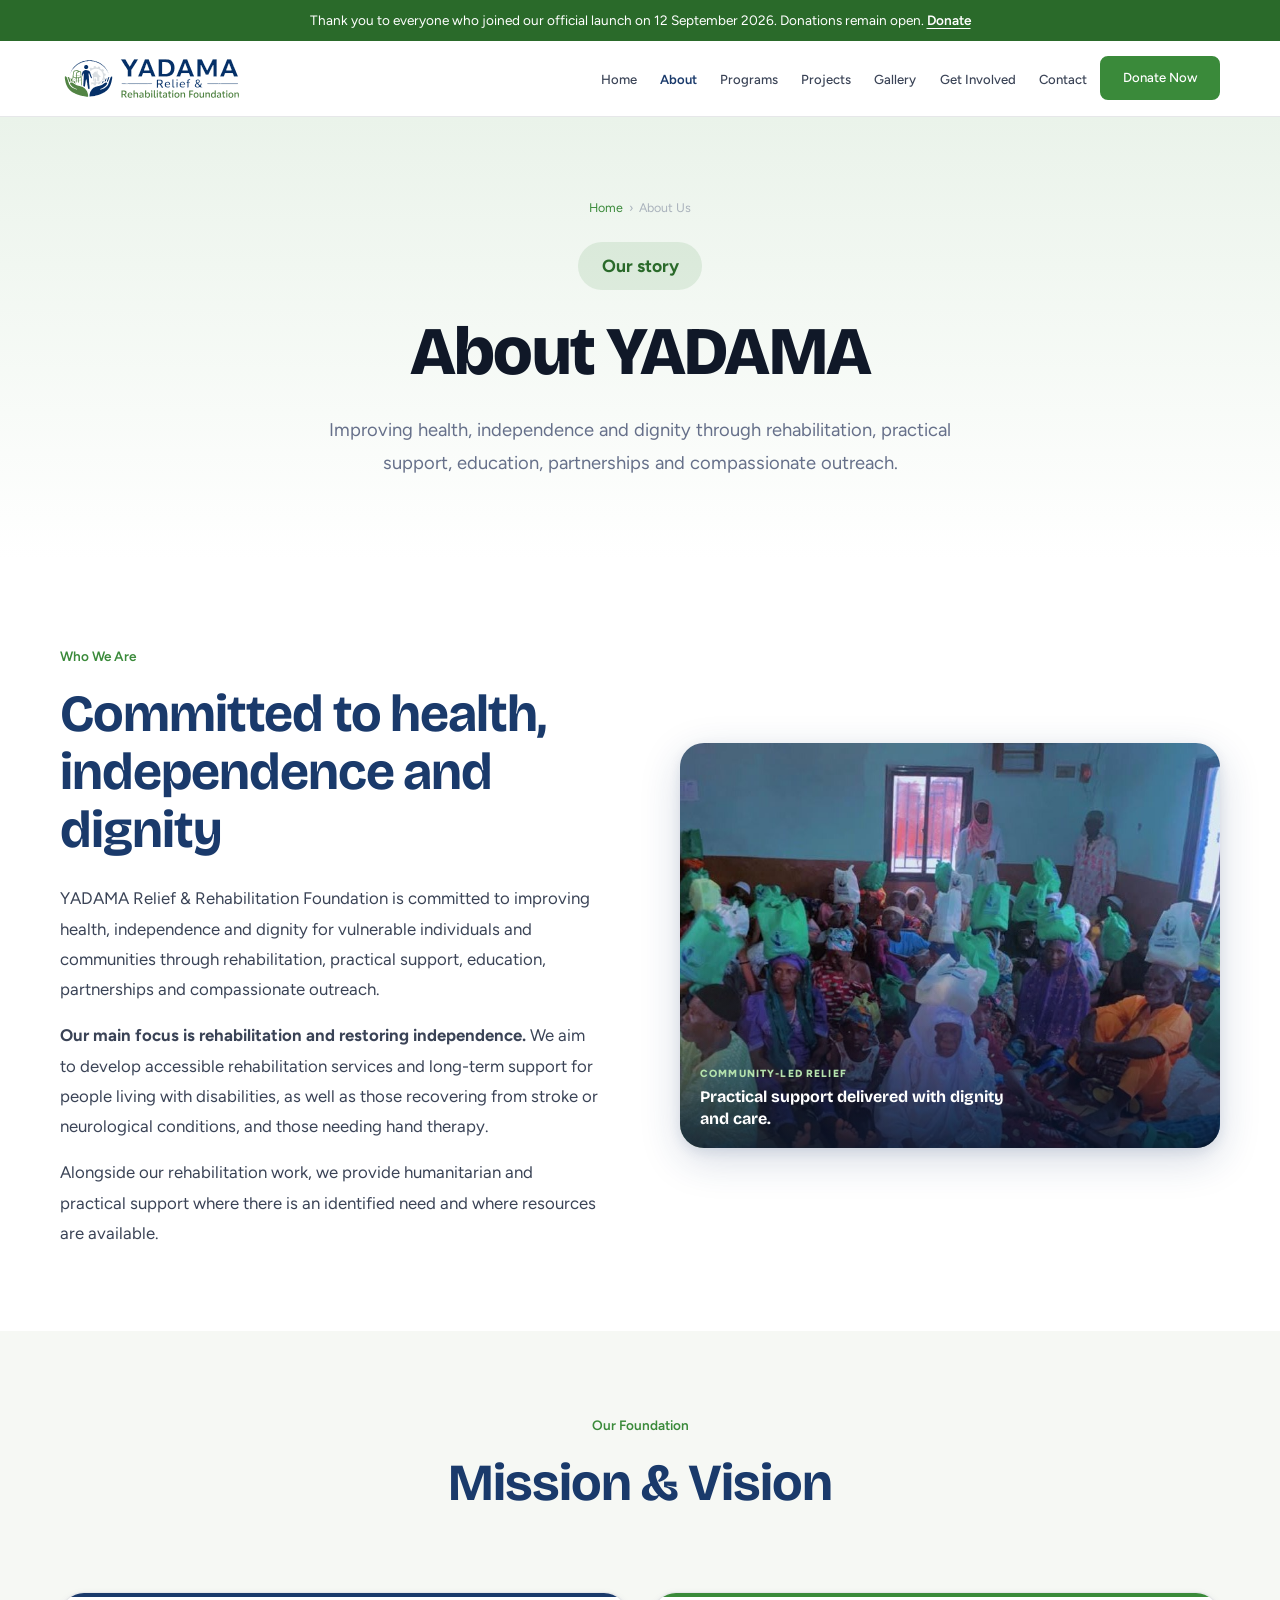
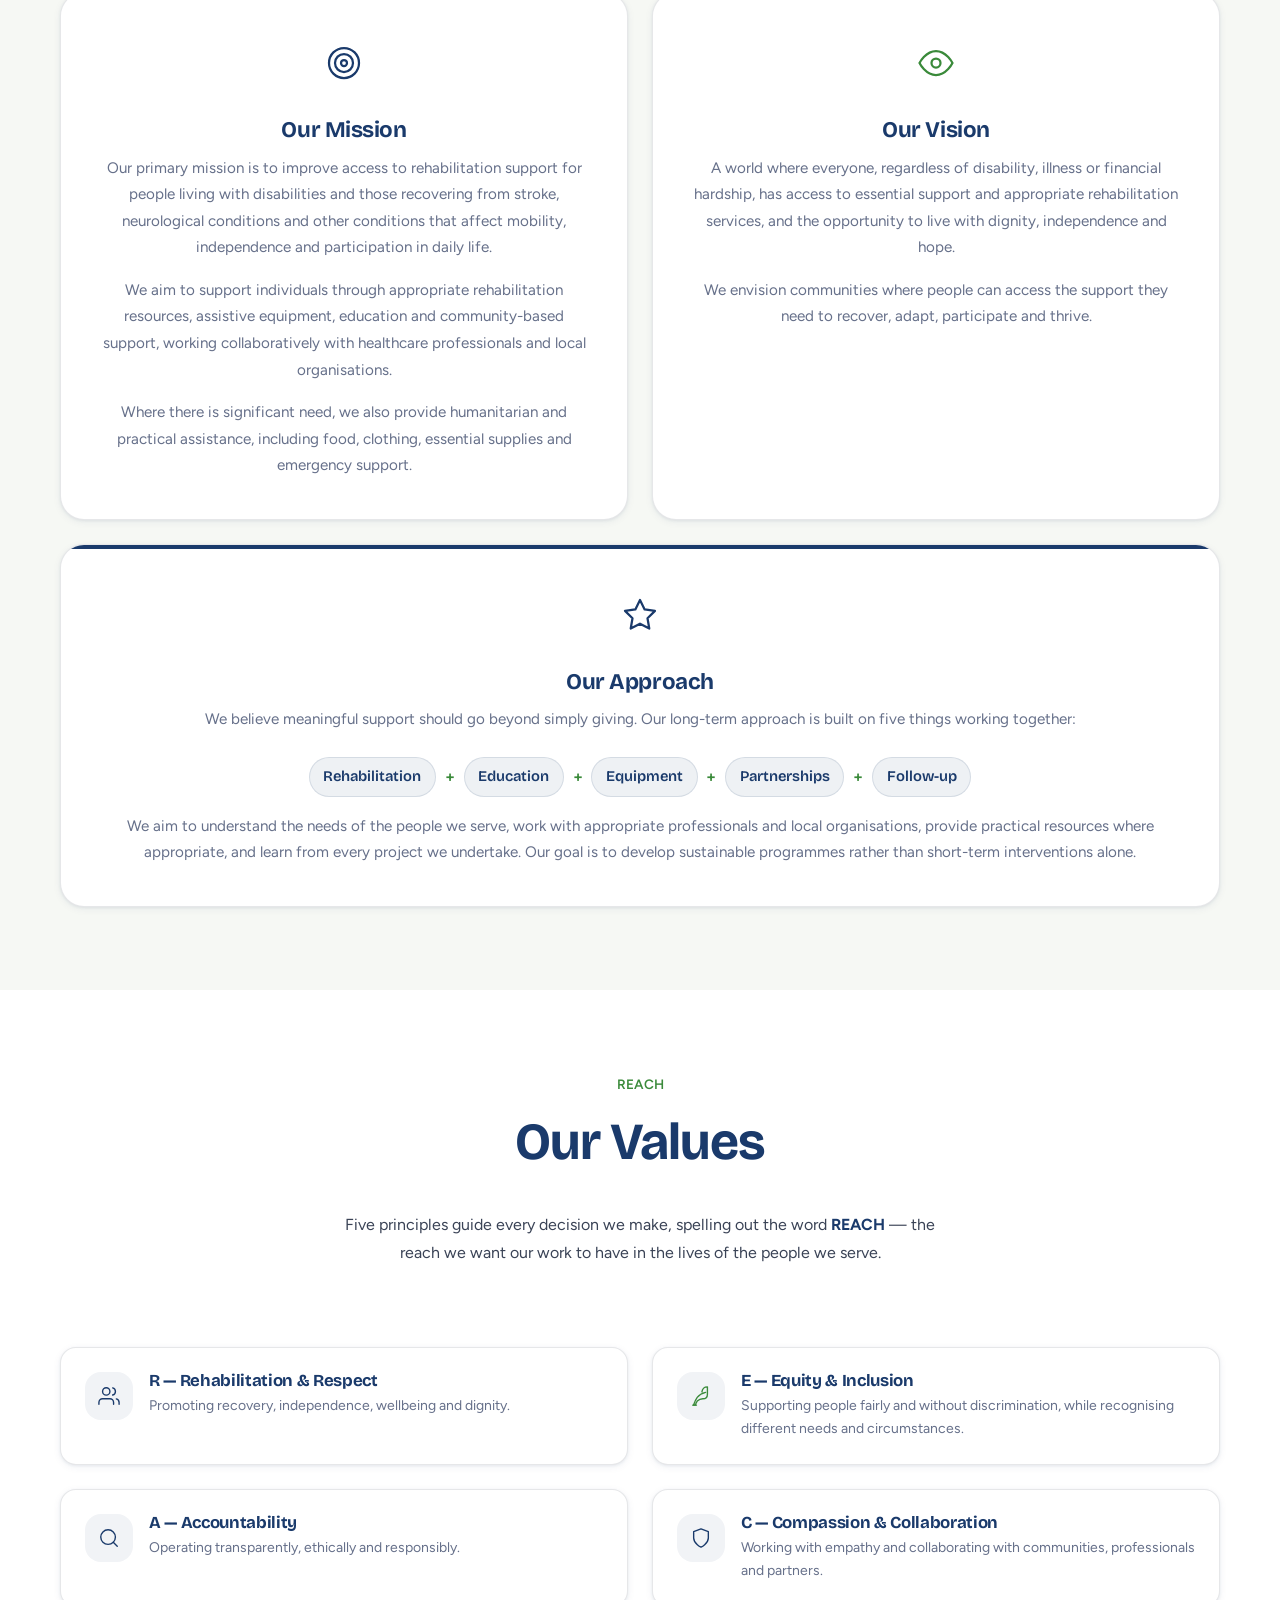
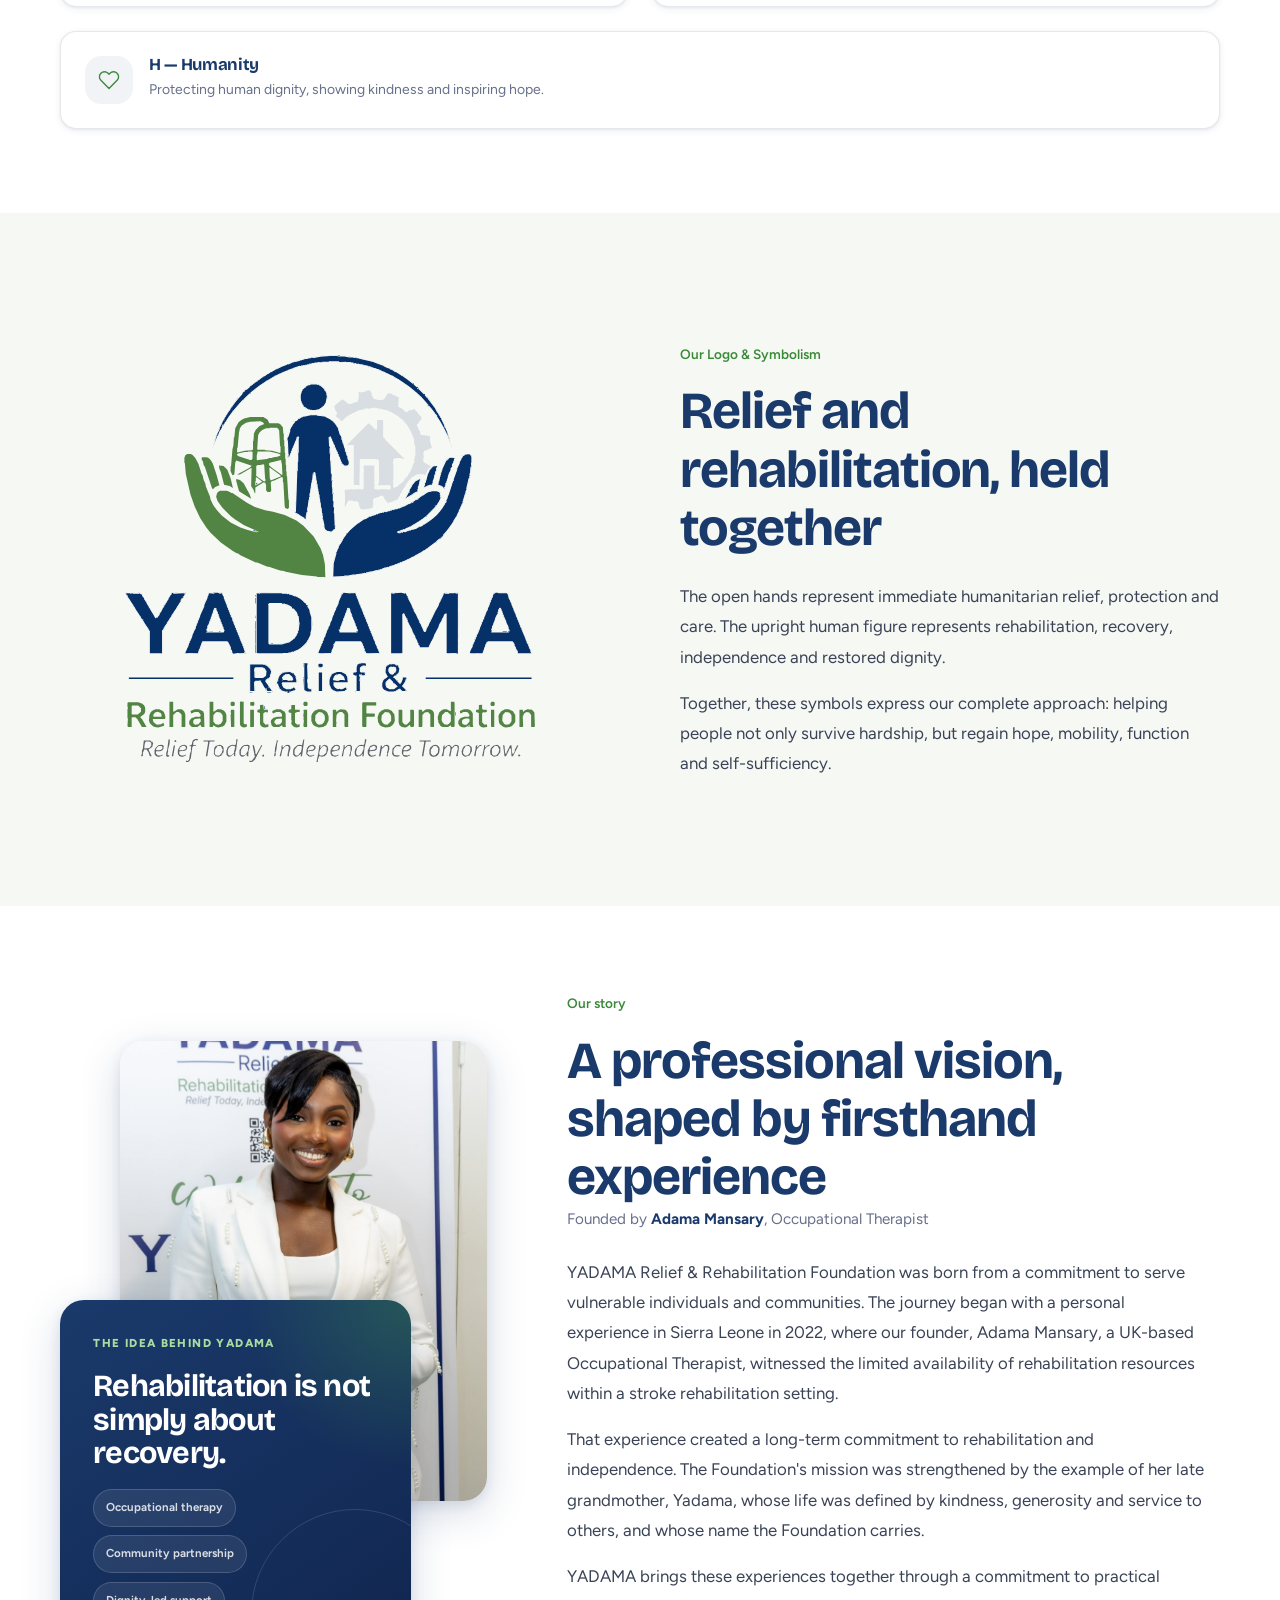
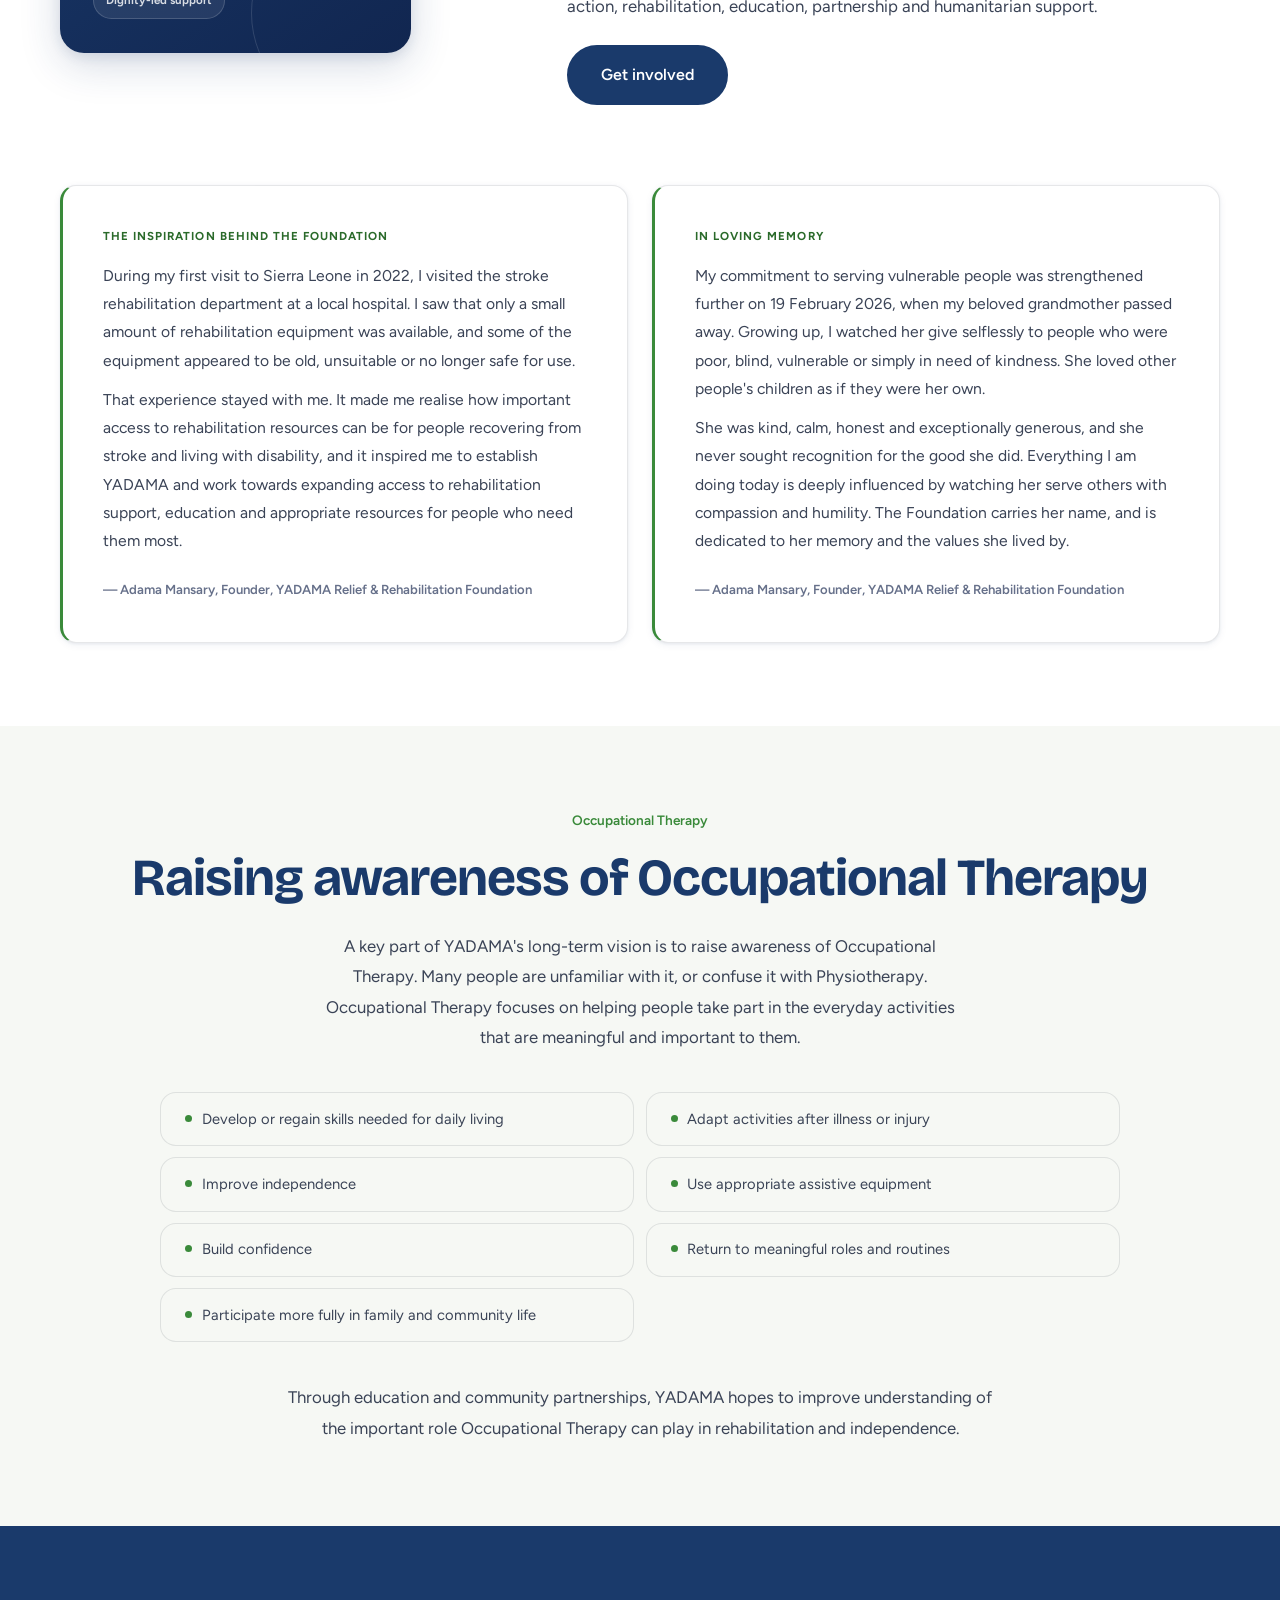
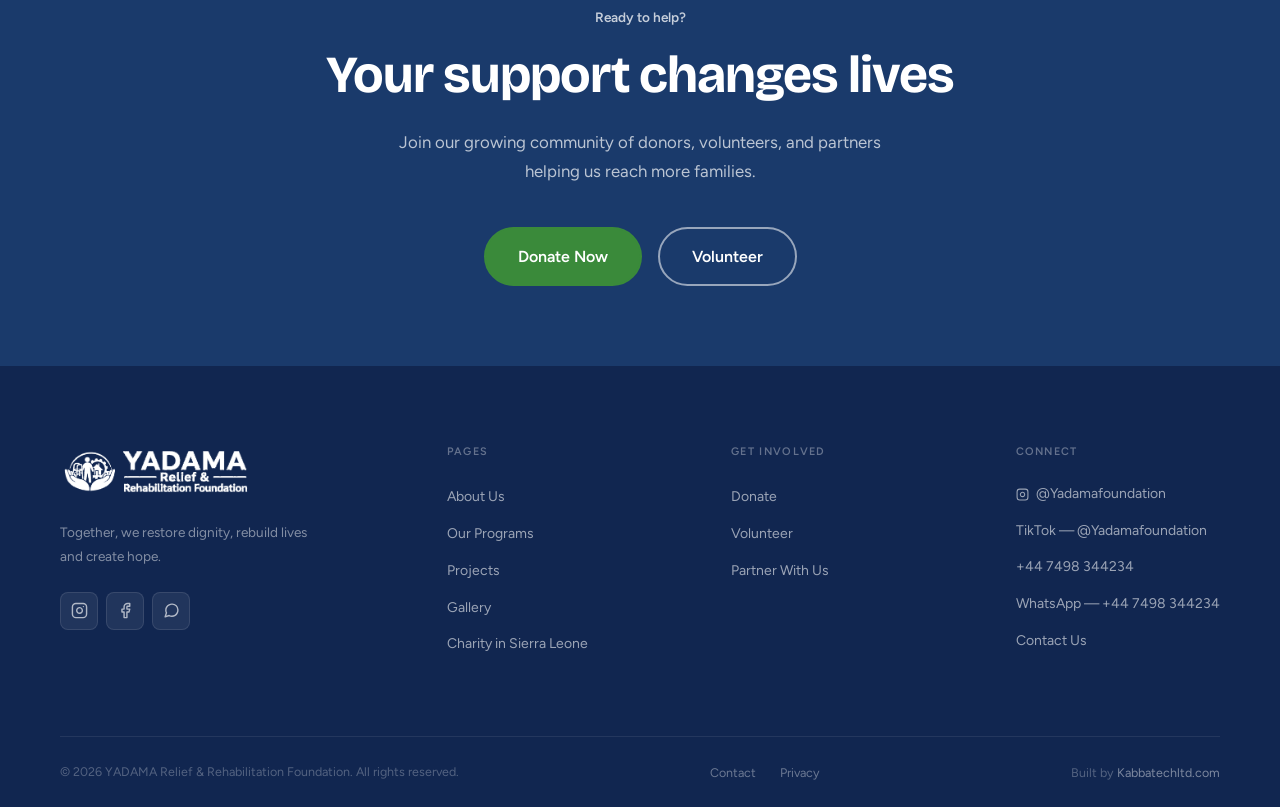
==== commit 7bb045f5: "Add a portrait of Adama to the About page founder section Layer the 'idea behind YADAMA' card over a" ====
--- a/about.html
+++ b/about.html
@@ -134,10 +134,31 @@
       gap: var(--space-xl); align-items: center;
     }
     @media (max-width: 820px) { .founder__inner { grid-template-columns: 1fr; } }
+    .founder__visual {
+      position: relative;
+      padding-bottom: clamp(7rem, 16vw, 9.5rem);
+    }
+    .founder__photo {
+      position: relative;
+      margin: 0 0 0 auto;
+      width: 86%;
+      aspect-ratio: 4 / 5;
+      overflow: hidden;
+      border-radius: var(--radius-lg);
+      box-shadow: var(--shadow-lg);
+    }
+    .founder__photo img {
+      width: 100%; height: 100%;
+      object-fit: cover; object-position: center 18%;
+      transition: transform 0.6s cubic-bezier(0.4, 0, 0.2, 1);
+    }
+    .founder__visual:hover .founder__photo img { transform: scale(1.03); }
     .founder__statement {
-      position: relative;
+      position: absolute;
+      left: 0; bottom: 0;
+      width: min(82%, 25rem);
       overflow: hidden;
-      padding: clamp(2rem, 4vw, 3.25rem);
+      padding: clamp(1.4rem, 2.6vw, 2.1rem);
       border-radius: var(--radius-lg);
       background:
         radial-gradient(circle at 100% 0%, rgba(74,170,74,0.3), transparent 34%),
@@ -169,7 +190,7 @@
       max-width: 14ch;
       color: var(--white);
       font-family: var(--font-display);
-      font-size: clamp(1.8rem, 3.2vw, 2.7rem);
+      font-size: clamp(1.45rem, 2.4vw, 2rem);
       font-weight: 700;
       line-height: 1.08;
       letter-spacing: -0.025em;
@@ -179,7 +200,7 @@
       display: flex;
       flex-wrap: wrap;
       gap: 0.55rem;
-      margin-top: 2rem;
+      margin-top: 1.25rem;
     }
     .founder__statement-notes span {
       padding: 0.5rem 0.75rem;
@@ -444,15 +465,20 @@
 <section class="founder section" id="founder" aria-labelledby="founder-heading">
   <div class="container">
     <div class="founder__inner">
-      <aside class="founder__statement reveal" aria-label="The idea behind YADAMA">
-        <p class="founder__statement-label">The idea behind YADAMA</p>
-        <p class="founder__statement-title">Rehabilitation is not simply about recovery.</p>
-        <div class="founder__statement-notes" aria-label="Founding principles">
-          <span>Occupational therapy</span>
-          <span>Community partnership</span>
-          <span>Dignity-led support</span>
-        </div>
-      </aside>
+      <div class="founder__visual reveal">
+        <figure class="founder__photo">
+          <img src="images/adama-founder-about.jpg" alt="Adama Mansary, Occupational Therapist and founder of YADAMA Relief &amp; Rehabilitation Foundation" width="1000" height="1500" loading="lazy" />
+        </figure>
+        <aside class="founder__statement" aria-label="The idea behind YADAMA">
+          <p class="founder__statement-label">The idea behind YADAMA</p>
+          <p class="founder__statement-title">Rehabilitation is not simply about recovery.</p>
+          <div class="founder__statement-notes" aria-label="Founding principles">
+            <span>Occupational therapy</span>
+            <span>Community partnership</span>
+            <span>Dignity-led support</span>
+          </div>
+        </aside>
+      </div>
       <div>
         <p class="section-label reveal">Our story</p>
         <h2 class="section-title reveal" id="founder-heading">A professional vision, shaped by firsthand experience</h2>
--- a/css/styles.css
+++ b/css/styles.css
@@ -695,6 +695,28 @@
 .footer__credit { color: rgba(255,255,255,0.28); font-size: 0.78rem; }
 .footer__credit a { color: rgba(255,255,255,0.45); transition: color 0.2s; }
 .footer__credit a:hover { color: var(--green-light); }
+
+/* ─────────────────────────────────────────────────────────
+   GOFUNDME LIVE WIDGET
+───────────────────────────────────────────────────────── */
+.gfm-live { margin-bottom: var(--space-md); }
+.gfm-live__label {
+  display: flex; align-items: center; gap: 0.5rem;
+  font-size: 0.72rem; font-weight: 700; letter-spacing: 0.1em; text-transform: uppercase;
+  color: var(--green-dark); margin-bottom: 0.5rem;
+}
+.gfm-live__dot { position: relative; width: 8px; height: 8px; border-radius: 50%; background: var(--green-light); }
+.gfm-live__dot::after {
+  content: ''; position: absolute; inset: 0; border-radius: 50%; background: var(--green-light);
+  animation: gfm-pulse 1.8s cubic-bezier(0.4, 0, 0.2, 1) infinite;
+}
+@keyframes gfm-pulse { to { transform: scale(2.6); opacity: 0; } }
+/* Reserve the widget's height so the page doesn't jump when it loads */
+.gfm-live .gfm-embed {
+  min-height: 200px; overflow: hidden;
+  border-radius: var(--radius-md); background: var(--cream);
+}
+.gfm-live .gfm-embed-iframe { display: block; }
 
 /* ─────────────────────────────────────────────────────────
    ANNOUNCEMENT BAR
